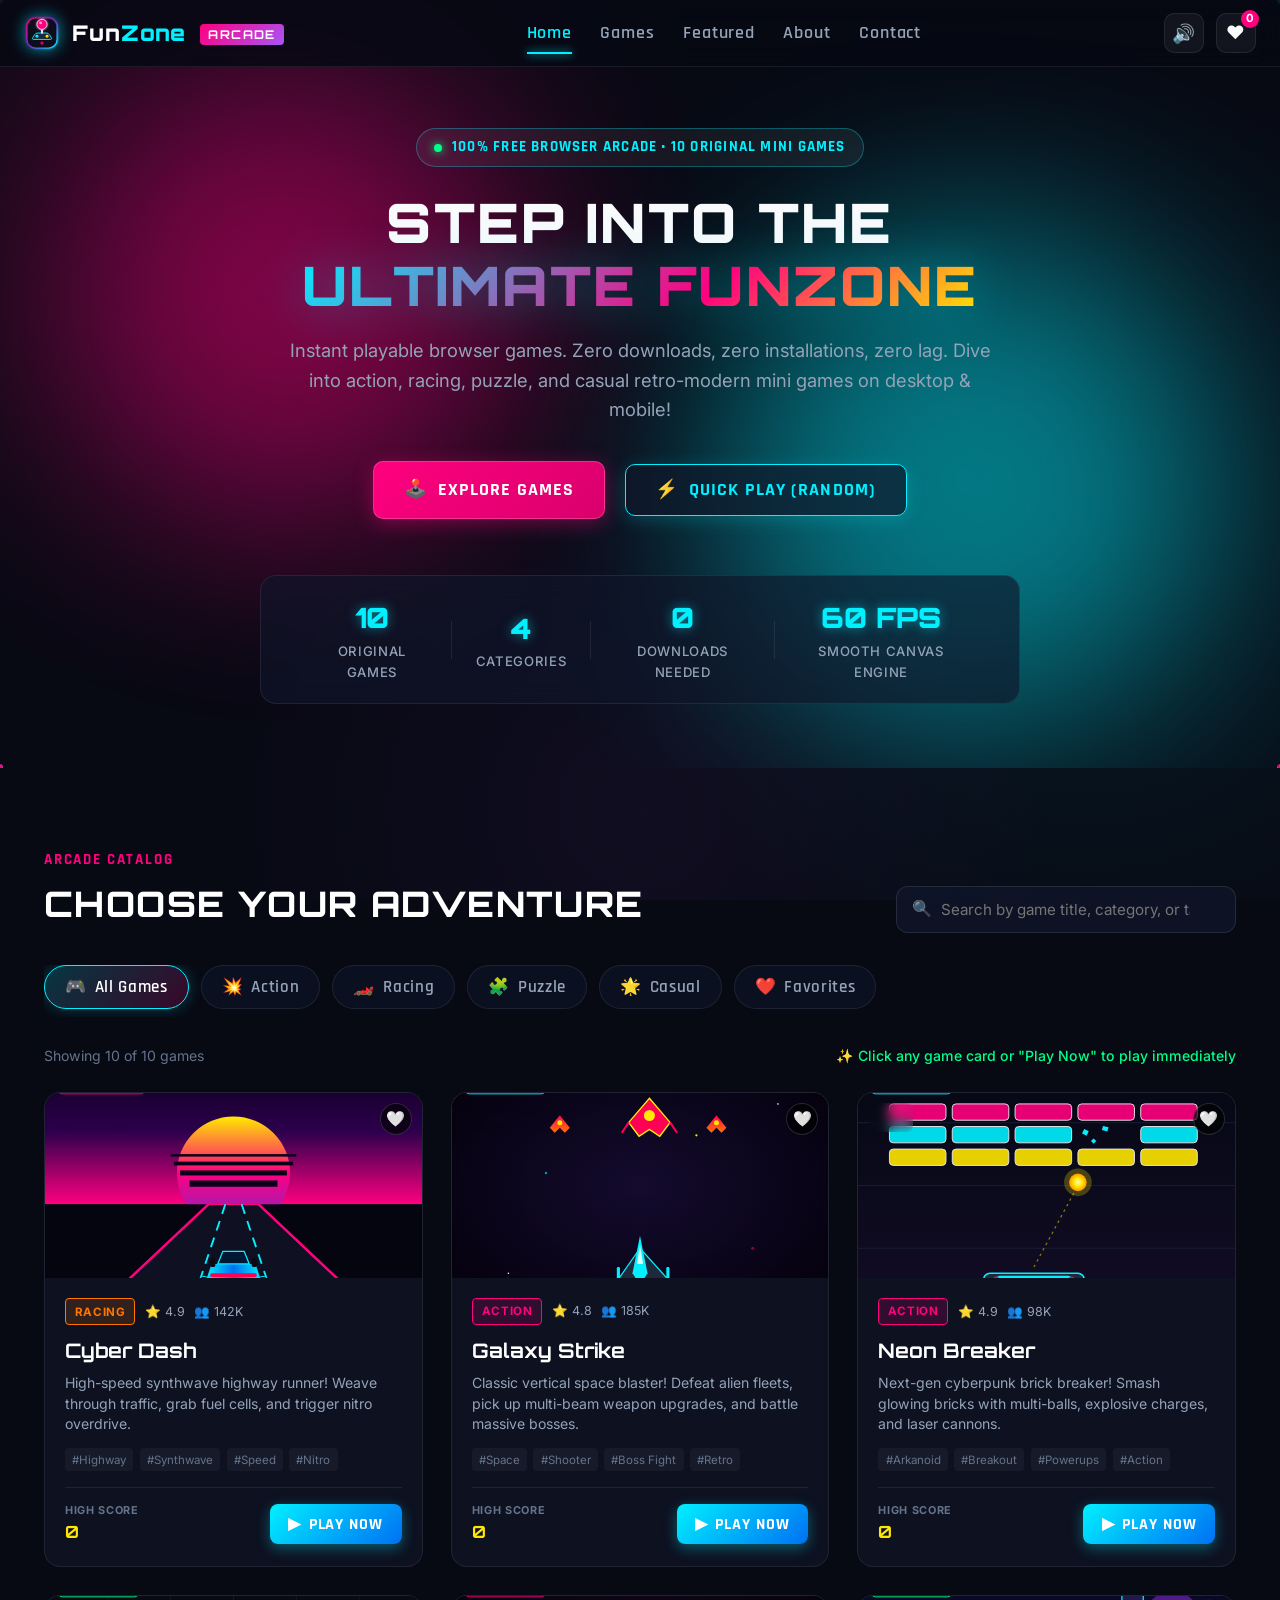
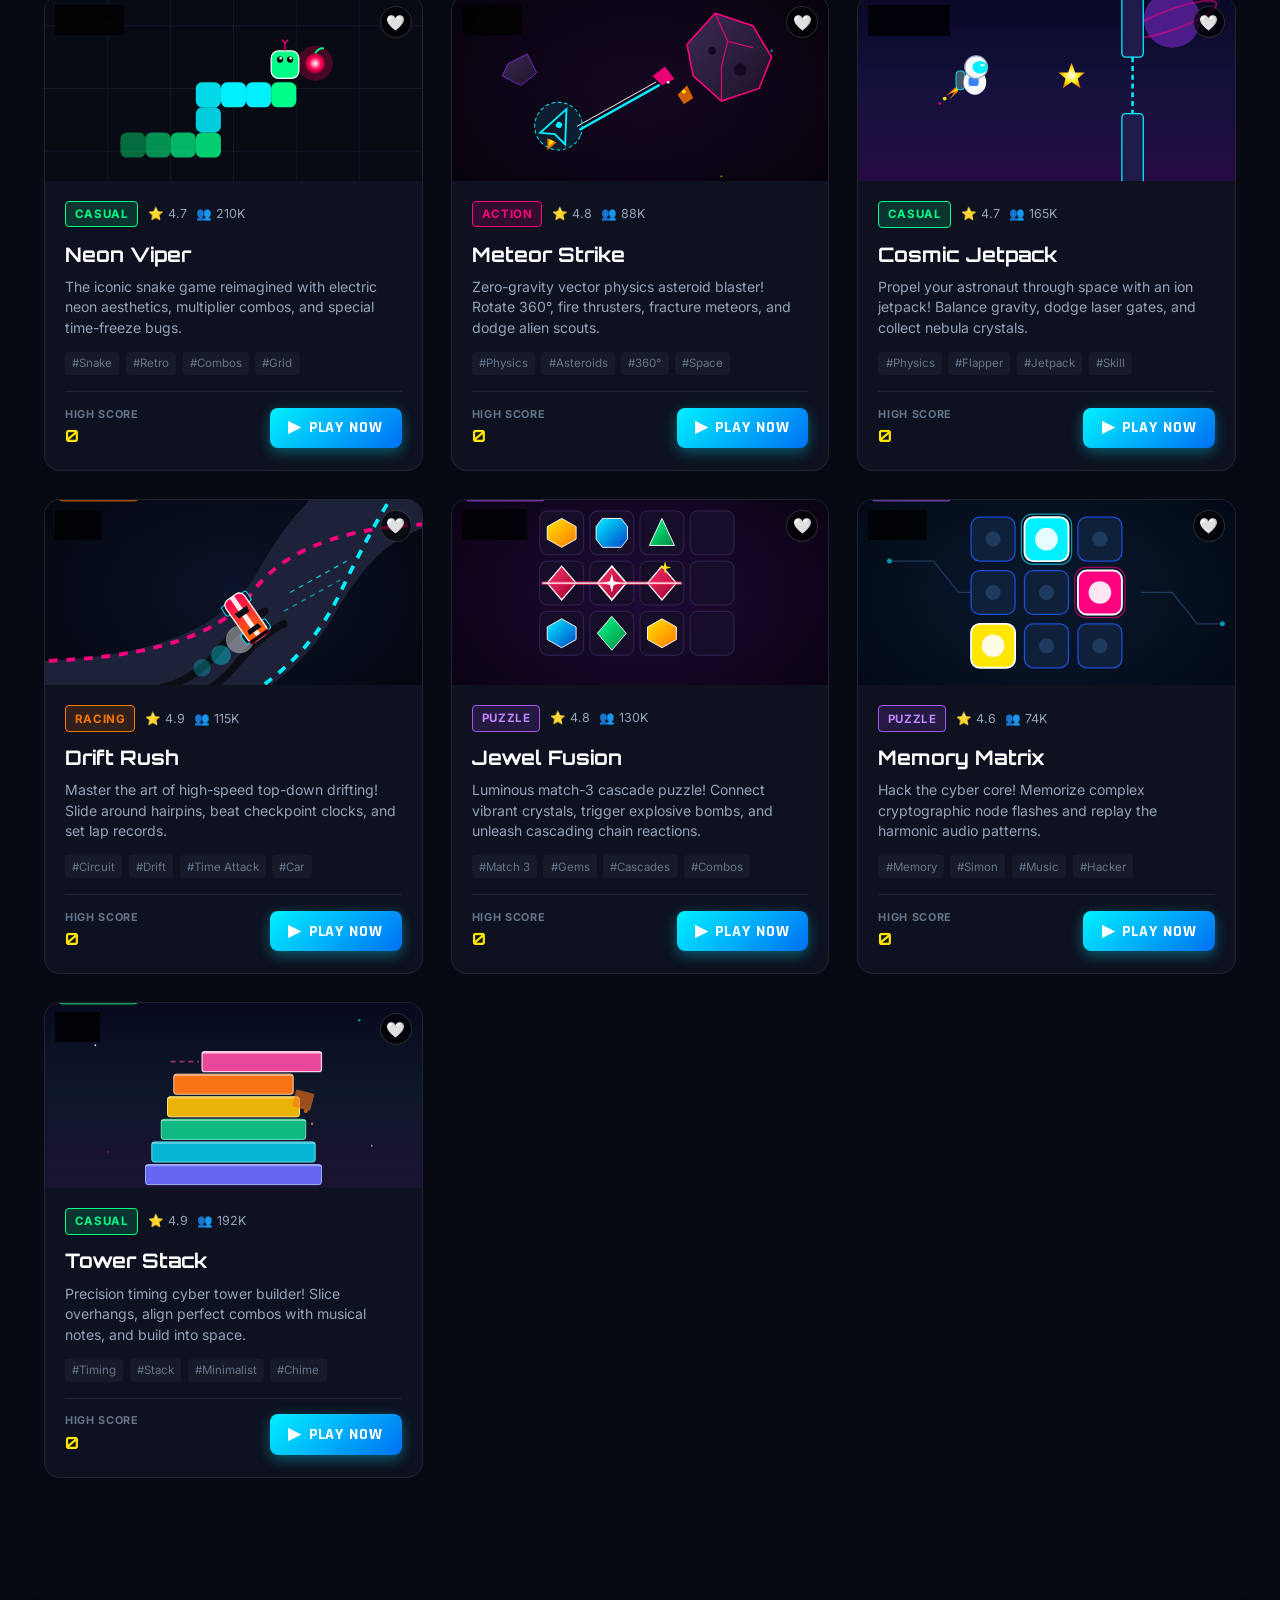
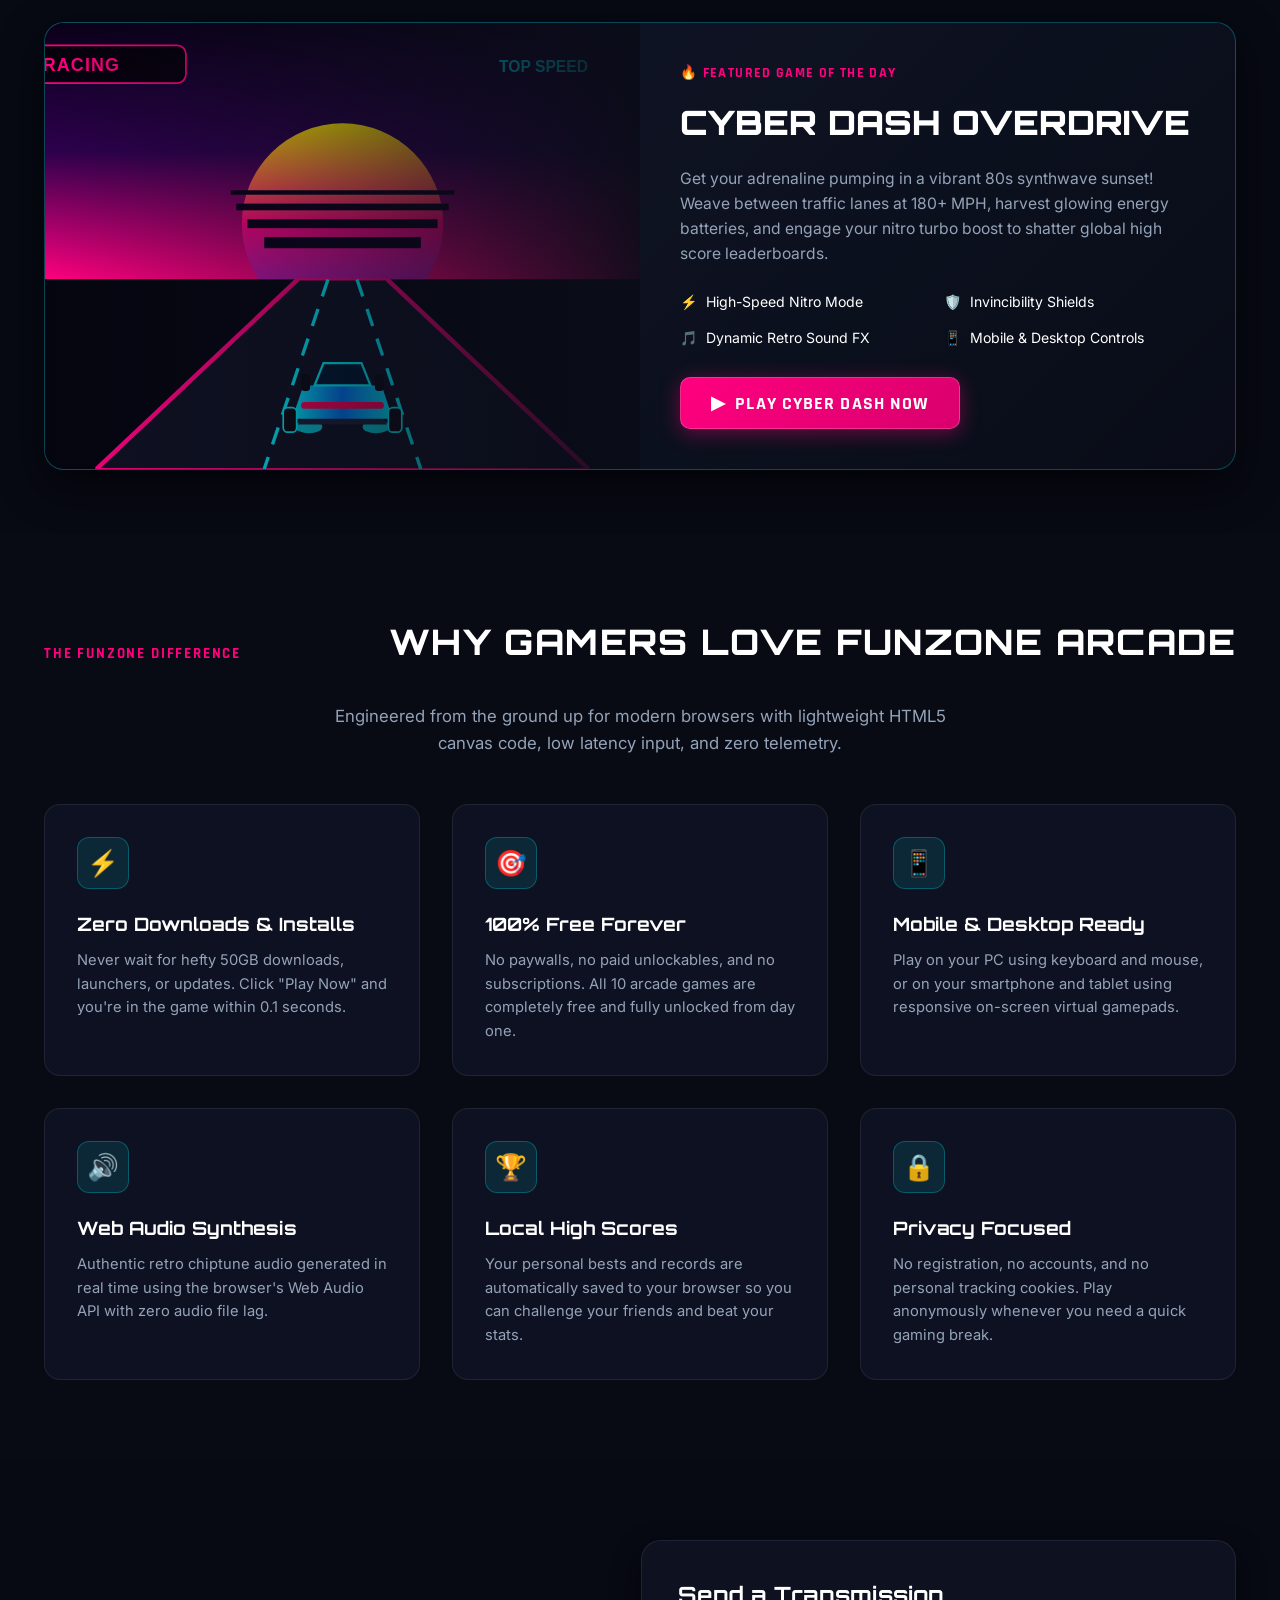
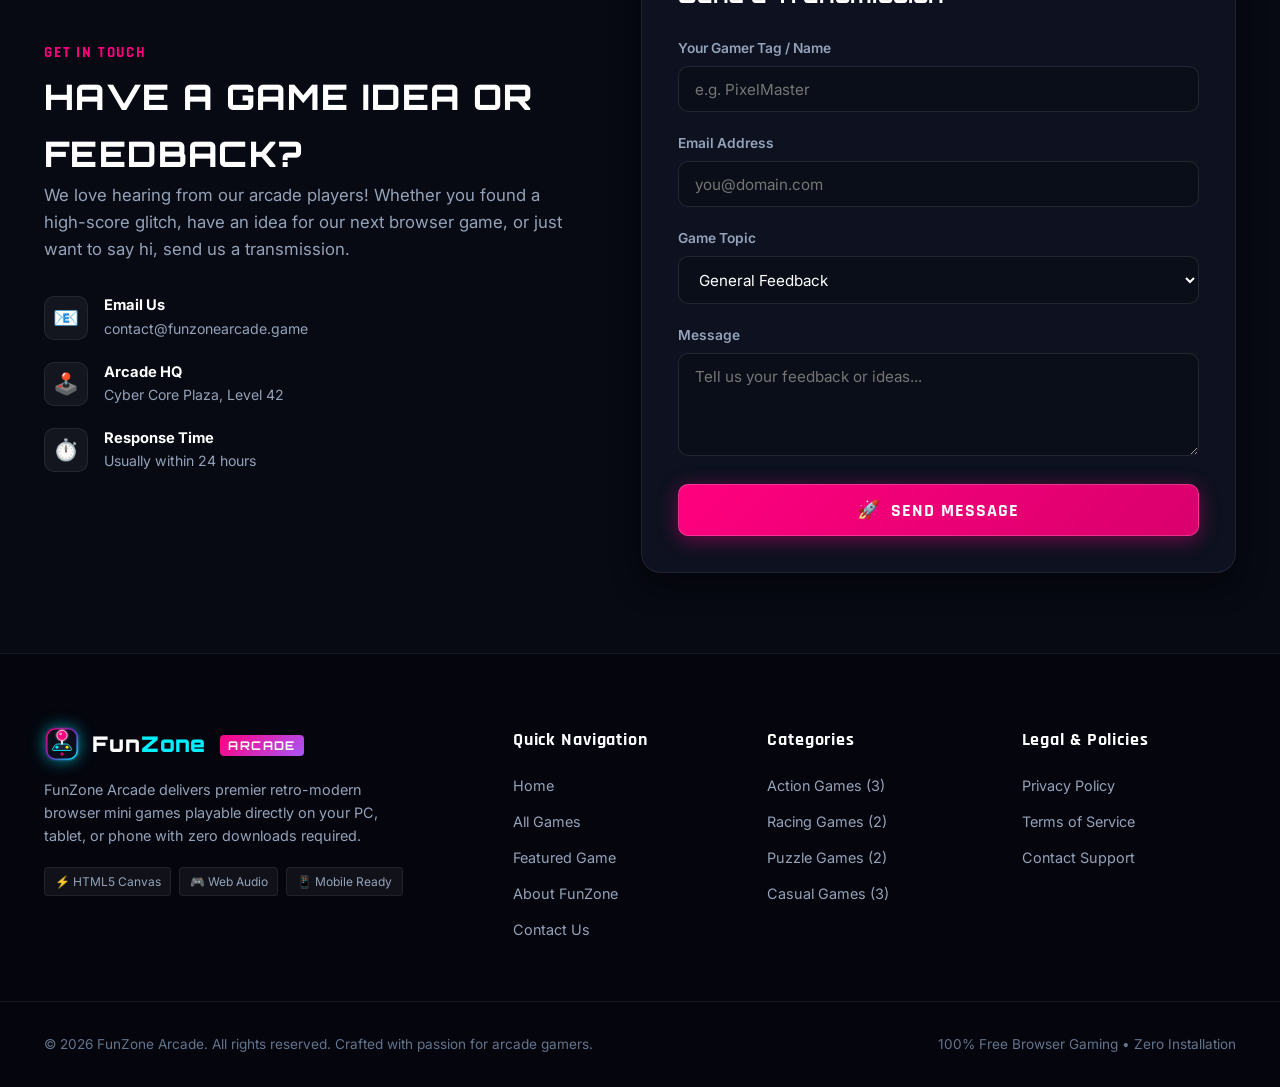
==== index.html @ 8421b391 "Add files via upload" ====
<!DOCTYPE html>
<html lang="en">
<head>
  <meta charset="UTF-8">
  <meta name="viewport" content="width=device-width, initial-scale=1.0">
  <meta name="description" content="FunZone Arcade - Play 10 free, instant, browser-based arcade mini games! Action, Racing, Puzzle, and Casual games with zero downloads.">
  <meta name="keywords" content="arcade games, browser games, free online games, retro arcade, mini games, action games, racing games, puzzle games">
  <meta name="theme-color" content="#0d111a">
  <title>FunZone Arcade | Free Instant Browser Mini Games</title>
  
  <!-- Google Fonts for Retro/Modern Gamer Look -->
  <link rel="preconnect" href="https://fonts.googleapis.com">
  <link rel="preconnect" href="https://fonts.gstatic.com" crossorigin>
  <link href="https://fonts.googleapis.com/css2?family=Orbitron:wght@500;700;900&family=Rajdhani:wght@500;600;700&family=Inter:wght@400;500;600;700&display=swap" rel="stylesheet">
  
  <link rel="stylesheet" href="css/style.css">
  <link rel="icon" type="image/svg+xml" href="assets/logo.svg">
</head>
<body>

  <!-- ==================== HEADER & NAVBAR ==================== -->
  <header class="site-header" id="site-header">
    <div class="nav-container">
      <a href="#hero" class="brand-logo" aria-label="FunZone Arcade Home">
        <img src="assets/logo.svg" alt="FunZone Arcade Logo" class="brand-icon" />
        <span class="brand-name">Fun<span class="brand-accent">Zone</span> <span class="brand-arcade">ARCADE</span></span>
      </a>

      <!-- Desktop Nav Links -->
      <nav class="nav-menu" id="nav-links">
        <a href="#hero" class="nav-link active">Home</a>
        <a href="#games" class="nav-link">Games</a>
        <a href="#featured" class="nav-link">Featured</a>
        <a href="#about" class="nav-link">About</a>
        <a href="#contact" class="nav-link">Contact</a>
      </nav>

      <!-- Nav Action Controls -->
      <div class="nav-actions">
        <!-- Audio Mute Button -->
        <button id="nav-sound-toggle" class="nav-icon-btn" title="Toggle Sound SFX" aria-label="Toggle Sound">
          <span id="nav-mute-icon">🔊</span>
        </button>

        <!-- Favorites Shortcut -->
        <a href="#games" id="nav-favorites-btn" class="nav-icon-btn fav-btn" title="View Saved Favorites" aria-label="Saved Favorites">
          <span>❤️</span>
          <span class="fav-count-badge" id="nav-fav-count">0</span>
        </a>

        <!-- Mobile Menu Toggle Button -->
        <button id="mobile-menu-toggle" class="mobile-toggle-btn" aria-label="Open mobile navigation">
          <span></span>
          <span></span>
          <span></span>
        </button>
      </div>
    </div>
  </header>

  <!-- ==================== HERO SECTION ==================== -->
  <section class="hero-section" id="hero">
    <canvas id="hero-canvas" class="hero-canvas" aria-hidden="true"></canvas>
    
    <div class="hero-glow-orb orb-1"></div>
    <div class="hero-glow-orb orb-2"></div>

    <div class="hero-content">
      <div class="hero-badge">
        <span class="pulse-dot"></span>
        <span>100% FREE BROWSER ARCADE • 10 ORIGINAL MINI GAMES</span>
      </div>

      <h1 class="hero-title">
        STEP INTO THE <br>
        <span class="neon-text-gradient">ULTIMATE FUNZONE</span>
      </h1>

      <p class="hero-subtitle">
        Instant playable browser games. Zero downloads, zero installations, zero lag. Dive into action, racing, puzzle, and casual retro-modern mini games on desktop & mobile!
      </p>

      <div class="hero-cta-group">
        <a href="#games" id="browse-games-btn" class="arcade-btn btn-primary">
          <span class="btn-icon">🕹️</span> EXPLORE GAMES
        </a>
        <button id="quick-play-btn" class="arcade-btn btn-secondary">
          <span class="btn-icon">⚡</span> QUICK PLAY (RANDOM)
        </button>
      </div>

      <!-- Quick Stats Ribbon -->
      <div class="stats-ribbon">
        <div class="stat-item">
          <span class="stat-number">10</span>
          <span class="stat-label">Original Games</span>
        </div>
        <div class="stat-divider"></div>
        <div class="stat-item">
          <span class="stat-number">4</span>
          <span class="stat-label">Categories</span>
        </div>
        <div class="stat-divider"></div>
        <div class="stat-item">
          <span class="stat-number">0</span>
          <span class="stat-label">Downloads Needed</span>
        </div>
        <div class="stat-divider"></div>
        <div class="stat-item">
          <span class="stat-number">60 FPS</span>
          <span class="stat-label">Smooth Canvas Engine</span>
        </div>
      </div>
    </div>
  </section>

  <!-- ==================== GAMES CATALOG SECTION ==================== -->
  <section class="games-section" id="games">
    <div class="container">
      <div class="section-header">
        <div class="section-title-wrap">
          <span class="section-subtitle">ARCADE CATALOG</span>
          <h2 class="section-title">CHOOSE YOUR ADVENTURE</h2>
        </div>

        <!-- Search Bar with Live Filter -->
        <div class="search-box-wrapper">
          <span class="search-icon">🔍</span>
          <input type="text" id="search-input" class="search-input" placeholder="Search by game title, category, or tag..." aria-label="Search Games" />
          <button id="search-clear" class="search-clear-btn" aria-label="Clear search" style="display:none;">✕</button>
        </div>
      </div>

      <!-- Category Filter Pills -->
      <div class="category-filter-bar">
        <button class="cat-pill active" data-category="All">
          <span class="pill-icon">🎮</span> All Games
        </button>
        <button class="cat-pill" data-category="Action">
          <span class="pill-icon">💥</span> Action
        </button>
        <button class="cat-pill" data-category="Racing">
          <span class="pill-icon">🏎️</span> Racing
        </button>
        <button class="cat-pill" data-category="Puzzle">
          <span class="pill-icon">🧩</span> Puzzle
        </button>
        <button class="cat-pill" data-category="Casual">
          <span class="pill-icon">🌟</span> Casual
        </button>
        <button class="cat-pill fav-pill" data-category="Favorites">
          <span class="pill-icon">❤️</span> Favorites
        </button>
      </div>

      <div class="games-meta-bar">
        <span id="games-count" class="games-count">Showing 10 of 10 games</span>
        <span class="instant-play-hint">✨ Click any game card or "Play Now" to play immediately</span>
      </div>

      <!-- Game Cards Grid -->
      <div class="games-grid" id="games-grid">
        <!-- Rendered dynamically by js/app.js -->
      </div>
    </div>
  </section>

  <!-- ==================== FEATURED SPOTLIGHT SECTION ==================== -->
  <section class="featured-section" id="featured">
    <div class="container">
      <div class="spotlight-card">
        <div class="spotlight-visual">
          <img src="assets/thumbnails/cyber-dash.svg" alt="Cyber Dash Showcase" class="spotlight-img" />
          <div class="spotlight-glow"></div>
        </div>
        <div class="spotlight-content">
          <div class="spotlight-badge">🔥 FEATURED GAME OF THE DAY</div>
          <h2 class="spotlight-title">CYBER DASH OVERDRIVE</h2>
          <p class="spotlight-desc">
            Get your adrenaline pumping in a vibrant 80s synthwave sunset! Weave between traffic lanes at 180+ MPH, harvest glowing energy batteries, and engage your nitro turbo boost to shatter global high score leaderboards.
          </p>
          <div class="spotlight-features">
            <div class="sp-feat"><span>⚡</span> High-Speed Nitro Mode</div>
            <div class="sp-feat"><span>🛡️</span> Invincibility Shields</div>
            <div class="sp-feat"><span>🎵</span> Dynamic Retro Sound FX</div>
            <div class="sp-feat"><span>📱</span> Mobile & Desktop Controls</div>
          </div>
          <div class="spotlight-actions">
            <button class="arcade-btn btn-primary" onclick="document.querySelector('.play-btn[data-id=\\'cyber-dash\\']')?.click();">
              <span>▶</span> PLAY CYBER DASH NOW
            </button>
          </div>
        </div>
      </div>
    </div>
  </section>

  <!-- ==================== ABOUT / WHY FUNZONE SECTION ==================== -->
  <section class="about-section" id="about">
    <div class="container">
      <div class="section-header text-center">
        <span class="section-subtitle">THE FUNZONE DIFFERENCE</span>
        <h2 class="section-title">WHY GAMERS LOVE FUNZONE ARCADE</h2>
        <p class="section-lead">Engineered from the ground up for modern browsers with lightweight HTML5 canvas code, low latency input, and zero telemetry.</p>
      </div>

      <div class="features-grid">
        <div class="feature-card">
          <div class="feat-icon-box">⚡</div>
          <h3 class="feat-title">Zero Downloads & Installs</h3>
          <p class="feat-text">Never wait for hefty 50GB downloads, launchers, or updates. Click "Play Now" and you're in the game within 0.1 seconds.</p>
        </div>

        <div class="feature-card">
          <div class="feat-icon-box">🎯</div>
          <h3 class="feat-title">100% Free Forever</h3>
          <p class="feat-text">No paywalls, no paid unlockables, and no subscriptions. All 10 arcade games are completely free and fully unlocked from day one.</p>
        </div>

        <div class="feature-card">
          <div class="feat-icon-box">📱</div>
          <h3 class="feat-title">Mobile & Desktop Ready</h3>
          <p class="feat-text">Play on your PC using keyboard and mouse, or on your smartphone and tablet using responsive on-screen virtual gamepads.</p>
        </div>

        <div class="feature-card">
          <div class="feat-icon-box">🔊</div>
          <h3 class="feat-title">Web Audio Synthesis</h3>
          <p class="feat-text">Authentic retro chiptune audio generated in real time using the browser's Web Audio API with zero audio file lag.</p>
        </div>

        <div class="feature-card">
          <div class="feat-icon-box">🏆</div>
          <h3 class="feat-title">Local High Scores</h3>
          <p class="feat-text">Your personal bests and records are automatically saved to your browser so you can challenge your friends and beat your stats.</p>
        </div>

        <div class="feature-card">
          <div class="feat-icon-box">🔒</div>
          <h3 class="feat-title">Privacy Focused</h3>
          <p class="feat-text">No registration, no accounts, and no personal tracking cookies. Play anonymously whenever you need a quick gaming break.</p>
        </div>
      </div>
    </div>
  </section>

  <!-- ==================== CONTACT SECTION ==================== -->
  <section class="contact-section" id="contact">
    <div class="container">
      <div class="contact-wrapper">
        <div class="contact-info">
          <span class="section-subtitle">GET IN TOUCH</span>
          <h2 class="section-title">HAVE A GAME IDEA OR FEEDBACK?</h2>
          <p class="contact-desc">
            We love hearing from our arcade players! Whether you found a high-score glitch, have an idea for our next browser game, or just want to say hi, send us a transmission.
          </p>

          <div class="contact-details">
            <div class="contact-item">
              <span class="ci-icon">📧</span>
              <div>
                <strong>Email Us</strong>
                <p>contact@funzonearcade.game</p>
              </div>
            </div>
            <div class="contact-item">
              <span class="ci-icon">🕹️</span>
              <div>
                <strong>Arcade HQ</strong>
                <p>Cyber Core Plaza, Level 42</p>
              </div>
            </div>
            <div class="contact-item">
              <span class="ci-icon">⏱️</span>
              <div>
                <strong>Response Time</strong>
                <p>Usually within 24 hours</p>
              </div>
            </div>
          </div>
        </div>

        <div class="contact-form-card">
          <form id="contact-form" class="contact-form">
            <h3 class="form-title">Send a Transmission</h3>
            
            <div class="form-group">
              <label for="contact-name">Your Gamer Tag / Name</label>
              <input type="text" id="contact-name" name="name" class="form-input" placeholder="e.g. PixelMaster" required />
            </div>

            <div class="form-group">
              <label for="contact-email">Email Address</label>
              <input type="email" id="contact-email" name="email" class="form-input" placeholder="you@domain.com" required />
            </div>

            <div class="form-group">
              <label for="contact-category">Game Topic</label>
              <select id="contact-category" name="topic" class="form-input form-select">
                <option value="feedback">General Feedback</option>
                <option value="bug">Bug Report / Glitch</option>
                <option value="suggestion">New Mini Game Suggestion</option>
                <option value="partnership">Partnership & Inquiries</option>
              </select>
            </div>

            <div class="form-group">
              <label for="contact-message">Message</label>
              <textarea id="contact-message" name="message" class="form-input form-textarea" rows="4" placeholder="Tell us your feedback or ideas..." required></textarea>
            </div>

            <button type="submit" class="arcade-btn btn-primary btn-block">
              <span>🚀</span> SEND MESSAGE
            </button>
          </form>
        </div>
      </div>
    </div>
  </section>

  <!-- ==================== FOOTER ==================== -->
  <footer class="site-footer">
    <div class="container footer-container">
      <div class="footer-col footer-brand">
        <a href="#hero" class="brand-logo">
          <img src="assets/logo.svg" alt="FunZone Arcade Logo" class="brand-icon" />
          <span class="brand-name">Fun<span class="brand-accent">Zone</span> <span class="brand-arcade">ARCADE</span></span>
        </a>
        <p class="footer-text">
          FunZone Arcade delivers premier retro-modern browser mini games playable directly on your PC, tablet, or phone with zero downloads required.
        </p>
        <div class="footer-badges">
          <span class="f-badge">⚡ HTML5 Canvas</span>
          <span class="f-badge">🎮 Web Audio</span>
          <span class="f-badge">📱 Mobile Ready</span>
        </div>
      </div>

      <div class="footer-col">
        <h4 class="footer-heading">Quick Navigation</h4>
        <ul class="footer-links">
          <li><a href="#hero">Home</a></li>
          <li><a href="#games">All Games</a></li>
          <li><a href="#featured">Featured Game</a></li>
          <li><a href="#about">About FunZone</a></li>
          <li><a href="#contact">Contact Us</a></li>
        </ul>
      </div>

      <div class="footer-col">
        <h4 class="footer-heading">Categories</h4>
        <ul class="footer-links">
          <li><a href="#games" onclick="document.querySelector('.cat-pill[data-category=\\'Action\\']')?.click();">Action Games (3)</a></li>
          <li><a href="#games" onclick="document.querySelector('.cat-pill[data-category=\\'Racing\\']')?.click();">Racing Games (2)</a></li>
          <li><a href="#games" onclick="document.querySelector('.cat-pill[data-category=\\'Puzzle\\']')?.click();">Puzzle Games (2)</a></li>
          <li><a href="#games" onclick="document.querySelector('.cat-pill[data-category=\\'Casual\\']')?.click();">Casual Games (3)</a></li>
        </ul>
      </div>

      <div class="footer-col">
        <h4 class="footer-heading">Legal & Policies</h4>
        <ul class="footer-links">
          <li><a href="#" class="open-policy-btn" data-policy="privacy">Privacy Policy</a></li>
          <li><a href="#" class="open-policy-btn" data-policy="terms">Terms of Service</a></li>
          <li><a href="#contact">Contact Support</a></li>
        </ul>
      </div>
    </div>

    <div class="footer-bottom">
      <div class="container footer-bottom-content">
        <p>© 2026 FunZone Arcade. All rights reserved. Crafted with passion for arcade gamers.</p>
        <p class="footer-tagline">100% Free Browser Gaming • Zero Installation</p>
      </div>
    </div>
  </footer>

  <!-- ==================== ARCADE GAME PLAYER MODAL ==================== -->
  <div id="game-modal" class="game-modal" role="dialog" aria-modal="true" aria-labelledby="modal-game-title">
    <div class="modal-backdrop" onclick="document.getElementById('modal-close-btn').click();"></div>
    
    <div class="modal-arcade-cabinet">
      <!-- Arcade Bezel Top Bar -->
      <div class="arcade-top-bar">
        <div class="top-bar-left">
          <span class="arcade-cabinet-lamp"></span>
          <h3 id="modal-game-title" class="modal-title">Game Title</h3>
          <span id="modal-game-category" class="modal-category-badge">ACTION</span>
        </div>

        <div class="top-bar-right">
          <button id="modal-sound-btn" class="modal-icon-btn" title="Toggle Sound" aria-label="Toggle Sound">
            <span id="modal-mute-icon">🔊</span>
          </button>
          <button id="modal-fullscreen-btn" class="modal-icon-btn" title="Fullscreen Mode" aria-label="Fullscreen">
            ⛶
          </button>
          <button id="modal-restart-btn" class="modal-icon-btn" title="Restart Game" aria-label="Restart">
            🔄
          </button>
          <button id="modal-close-btn" class="modal-close-btn" title="Exit Game (Esc)" aria-label="Close Game">
            ✕
          </button>
        </div>
      </div>

      <!-- In-Game HUD Bar -->
      <div class="arcade-hud-bar">
        <div class="hud-item">
          <span class="hud-label">SCORE</span>
          <span id="hud-score" class="hud-val neon-cyan">0</span>
        </div>

        <div class="hud-item" id="hud-lives-container">
          <span class="hud-label" id="hud-lives-label">LIVES / STATUS</span>
          <span id="hud-lives" class="hud-val neon-pink">3</span>
        </div>

        <div class="hud-item">
          <span class="hud-label">BEST RECORD</span>
          <span id="hud-high-score" class="hud-val neon-gold">0</span>
        </div>
      </div>

      <!-- Main Arcade Stage & Canvas -->
      <div class="modal-arcade-stage">
        <canvas id="game-canvas" class="game-canvas"></canvas>

        <!-- Game Over / Pause Overlay -->
        <div id="game-over-overlay" class="game-over-overlay">
          <div class="game-over-card">
            <div id="new-record-banner" class="new-record-banner" style="display:none;">
              🎉 NEW HIGH SCORE RECORD! 🎉
            </div>
            <h2 class="game-over-title">GAME OVER</h2>
            <div class="game-over-scores">
              <div class="go-score-box">
                <span class="go-lbl">FINAL SCORE</span>
                <span id="game-over-final-score" class="go-val neon-cyan">0</span>
              </div>
              <div class="go-score-box">
                <span class="go-lbl">ALL-TIME BEST</span>
                <span id="game-over-best-score" class="go-val neon-gold">0</span>
              </div>
            </div>
            <div class="game-over-buttons">
              <button id="btn-play-again" class="arcade-btn btn-primary">
                <span>🔄</span> PLAY AGAIN
              </button>
              <button id="btn-exit-game" class="arcade-btn btn-secondary">
                <span>🚪</span> EXIT TO ARCADE
              </button>
            </div>
          </div>
        </div>
      </div>

      <!-- Mobile On-Screen Virtual Gamepad -->
      <div class="mobile-gamepad" id="mobile-gamepad">
        <div class="dpad-cluster">
          <button class="gamepad-btn dpad-btn up" data-action="up" aria-label="Up">▲</button>
          <div class="dpad-middle-row">
            <button class="gamepad-btn dpad-btn left" data-action="left" aria-label="Left">◀</button>
            <div class="dpad-center"></div>
            <button class="gamepad-btn dpad-btn right" data-action="right" aria-label="Right">▶</button>
          </div>
          <button class="gamepad-btn dpad-btn down" data-action="down" aria-label="Down">▼</button>
        </div>

        <div class="action-cluster">
          <button class="gamepad-btn action-btn btn-b" data-action="actionB" aria-label="Action B">B</button>
          <button class="gamepad-btn action-btn btn-a" data-action="actionA" aria-label="Action A">A</button>
        </div>
      </div>

      <!-- Instructions & Controls Helper -->
      <div class="arcade-instructions-bar">
        <span class="inst-icon">🎮</span>
        <span id="modal-game-instructions" class="inst-text">
          Use Arrow Keys or WASD to control your character. Press Spacebar for primary action.
        </span>
      </div>
    </div>
  </div>

  <!-- ==================== POLICY & TERMS MODAL ==================== -->
  <div id="policy-modal" class="policy-modal" role="dialog" aria-modal="true" aria-labelledby="policy-modal-title">
    <div class="policy-modal-card">
      <div class="policy-modal-header">
        <h3 id="policy-modal-title">Privacy Policy</h3>
        <button id="policy-modal-close" class="modal-close-btn" aria-label="Close modal">✕</button>
      </div>
      <div id="policy-modal-body" class="policy-modal-body">
        <!-- Content injected dynamically -->
      </div>
    </div>
  </div>

  <!-- ==================== TOAST NOTIFICATION ==================== -->
  <div id="toast-notification" class="toast-notification" role="status" aria-live="polite"></div>

  <!-- ==================== SCRIPTS ==================== -->
  <!-- Audio Engine -->
  <script src="js/audio.js"></script>

  <!-- 10 Original Games -->
  <script src="js/games/cyber-dash.js"></script>
  <script src="js/games/galaxy-strike.js"></script>
  <script src="js/games/neon-breaker.js"></script>
  <script src="js/games/neon-viper.js"></script>
  <script src="js/games/meteor-strike.js"></script>
  <script src="js/games/cosmic-jetpack.js"></script>
  <script src="js/games/drift-rush.js"></script>
  <script src="js/games/jewel-fusion.js"></script>
  <script src="js/games/memory-matrix.js"></script>
  <script src="js/games/tower-stack.js"></script>

  <!-- Main App -->
  <script src="js/app.js"></script>
</body>
</html>
---- css/style.css ----
/* ==========================================================================
   FunZone Arcade - Modern Responsive Cyberpunk Theme
   ========================================================================== */

:root {
  /* Color Palette */
  --bg-dark: #070913;
  --bg-card: rgba(16, 21, 38, 0.75);
  --bg-card-hover: rgba(24, 32, 58, 0.85);
  --bg-surface: #0f1629;
  --bg-glass: rgba(15, 23, 42, 0.7);
  --border-glass: rgba(255, 255, 255, 0.08);

  /* Neon Brand Colors */
  --neon-pink: #ff007f;
  --neon-cyan: #00f0ff;
  --neon-gold: #ffe600;
  --neon-green: #00ff88;
  --neon-purple: #a855f7;
  --neon-orange: #ff7700;

  /* Text Colors */
  --text-main: #f8fafc;
  --text-muted: #94a3b8;
  --text-dim: #64748b;

  /* Typography */
  --font-display: 'Orbitron', -apple-system, BlinkMacSystemFont, sans-serif;
  --font-heading: 'Rajdhani', -apple-system, BlinkMacSystemFont, sans-serif;
  --font-body: 'Inter', -apple-system, BlinkMacSystemFont, sans-serif;

  /* Transitions & Shadows */
  --glow-pink: 0 0 20px rgba(255, 0, 127, 0.45);
  --glow-cyan: 0 0 20px rgba(0, 240, 255, 0.45);
  --transition-fast: 0.2s cubic-bezier(0.4, 0, 0.2, 1);
  --transition-smooth: 0.3s cubic-bezier(0.16, 1, 0.3, 1);
}

/* Base & Reset */
* {
  box-sizing: border-box;
  margin: 0;
  padding: 0;
}

html {
  scroll-behavior: smooth;
  font-size: 16px;
  background-color: var(--bg-dark);
  color: var(--text-main);
}

body {
  font-family: var(--font-body);
  background-color: var(--bg-dark);
  color: var(--text-main);
  line-height: 1.6;
  overflow-x: hidden;
  background-image: 
    radial-gradient(circle at 15% 20%, rgba(255, 0, 127, 0.08) 0%, transparent 40%),
    radial-gradient(circle at 85% 60%, rgba(0, 240, 255, 0.08) 0%, transparent 40%),
    radial-gradient(circle at 50% 90%, rgba(168, 85, 247, 0.06) 0%, transparent 40%);
  background-attachment: fixed;
}

a {
  color: inherit;
  text-decoration: none;
}

button {
  font-family: inherit;
  cursor: pointer;
  border: none;
  background: none;
  outline: none;
}

input, textarea, select {
  font-family: inherit;
  outline: none;
}

.container {
  max-width: 1240px;
  margin: 0 auto;
  padding: 0 1.5rem;
}

/* ==================== HEADER & NAVBAR ==================== */
.site-header {
  position: fixed;
  top: 0;
  left: 0;
  width: 100%;
  z-index: 1000;
  background: rgba(7, 9, 19, 0.85);
  backdrop-filter: blur(14px);
  -webkit-backdrop-filter: blur(14px);
  border-bottom: 1px solid var(--border-glass);
  transition: var(--transition-smooth);
}

.nav-container {
  max-width: 1280px;
  margin: 0 auto;
  padding: 0.75rem 1.5rem;
  display: flex;
  align-items: center;
  justify-content: space-between;
}

.brand-logo {
  display: flex;
  align-items: center;
  gap: 0.75rem;
}

.brand-icon {
  width: 36px;
  height: 36px;
  filter: drop-shadow(0 0 8px rgba(0, 240, 255, 0.6));
  transition: transform var(--transition-fast);
}

.brand-logo:hover .brand-icon {
  transform: rotate(15deg) scale(1.08);
}

.brand-name {
  font-family: var(--font-display);
  font-size: 1.35rem;
  font-weight: 900;
  letter-spacing: 0.05em;
  color: #ffffff;
}

.brand-accent {
  color: var(--neon-cyan);
}

.brand-arcade {
  font-size: 0.75rem;
  font-weight: 700;
  padding: 0.2rem 0.5rem;
  background: linear-gradient(135deg, var(--neon-pink), var(--neon-purple));
  border-radius: 4px;
  color: #ffffff;
  letter-spacing: 0.12em;
  margin-left: 0.35rem;
  vertical-align: middle;
}

/* Desktop Navigation */
.nav-menu {
  display: flex;
  align-items: center;
  gap: 1.75rem;
}

.nav-link {
  font-family: var(--font-heading);
  font-size: 1.15rem;
  font-weight: 600;
  letter-spacing: 0.05em;
  color: var(--text-muted);
  position: relative;
  transition: color var(--transition-fast);
  padding: 0.4rem 0;
}

.nav-link:hover,
.nav-link.active {
  color: var(--neon-cyan);
}

.nav-link::after {
  content: '';
  position: absolute;
  bottom: 0;
  left: 0;
  width: 0;
  height: 2px;
  background: var(--neon-cyan);
  box-shadow: 0 0 8px var(--neon-cyan);
  transition: width var(--transition-fast);
}

.nav-link:hover::after,
.nav-link.active::after {
  width: 100%;
}

/* Nav Actions */
.nav-actions {
  display: flex;
  align-items: center;
  gap: 0.75rem;
}

.nav-icon-btn {
  display: flex;
  align-items: center;
  justify-content: center;
  width: 40px;
  height: 40px;
  border-radius: 10px;
  background: rgba(255, 255, 255, 0.05);
  border: 1px solid var(--border-glass);
  color: var(--text-main);
  font-size: 1.15rem;
  transition: all var(--transition-fast);
  position: relative;
}

.nav-icon-btn:hover {
  background: rgba(0, 240, 255, 0.15);
  border-color: var(--neon-cyan);
  transform: translateY(-2px);
}

.fav-count-badge {
  position: absolute;
  top: -4px;
  right: -4px;
  background: var(--neon-pink);
  color: #ffffff;
  font-size: 0.7rem;
  font-weight: 700;
  width: 18px;
  height: 18px;
  border-radius: 50%;
  display: flex;
  align-items: center;
  justify-content: center;
}

.mobile-toggle-btn {
  display: none;
  flex-direction: column;
  justify-content: space-between;
  width: 28px;
  height: 20px;
  background: transparent;
  cursor: pointer;
}

.mobile-toggle-btn span {
  display: block;
  height: 2.5px;
  width: 100%;
  background: #ffffff;
  border-radius: 2px;
  transition: var(--transition-fast);
}

/* ==================== BUTTONS ==================== */
.arcade-btn {
  display: inline-flex;
  align-items: center;
  justify-content: center;
  gap: 0.6rem;
  padding: 0.85rem 1.85rem;
  border-radius: 10px;
  font-family: var(--font-heading);
  font-size: 1.15rem;
  font-weight: 700;
  letter-spacing: 0.06em;
  text-transform: uppercase;
  transition: all var(--transition-smooth);
  cursor: pointer;
  position: relative;
  overflow: hidden;
}

.btn-primary {
  background: linear-gradient(135deg, var(--neon-pink) 0%, #d9006c 100%);
  color: #ffffff;
  box-shadow: 0 4px 20px rgba(255, 0, 127, 0.4);
  border: 1px solid rgba(255, 255, 255, 0.2);
}

.btn-primary:hover {
  transform: translateY(-3px) scale(1.02);
  box-shadow: 0 6px 28px rgba(255, 0, 127, 0.65);
}

.btn-secondary {
  background: rgba(15, 23, 42, 0.7);
  color: var(--neon-cyan);
  border: 1.5px solid var(--neon-cyan);
  box-shadow: 0 4px 18px rgba(0, 240, 255, 0.2);
}

.btn-secondary:hover {
  background: rgba(0, 240, 255, 0.15);
  transform: translateY(-3px) scale(1.02);
  box-shadow: 0 6px 26px rgba(0, 240, 255, 0.45);
}

.btn-block {
  width: 100%;
}

/* ==================== HERO SECTION ==================== */
.hero-section {
  position: relative;
  min-height: 85vh;
  display: flex;
  align-items: center;
  justify-content: center;
  text-align: center;
  padding: 8rem 1.5rem 4rem;
  overflow: hidden;
}

.hero-canvas {
  position: absolute;
  top: 0;
  left: 0;
  width: 100%;
  height: 100%;
  pointer-events: none;
  z-index: 1;
}

.hero-glow-orb {
  position: absolute;
  border-radius: 50%;
  filter: blur(100px);
  pointer-events: none;
  z-index: 0;
  opacity: 0.45;
}

.orb-1 {
  width: 450px;
  height: 450px;
  background: var(--neon-pink);
  top: 10%;
  left: 5%;
}

.orb-2 {
  width: 500px;
  height: 500px;
  background: var(--neon-cyan);
  bottom: 5%;
  right: 5%;
}

.hero-content {
  position: relative;
  z-index: 2;
  max-width: 900px;
  margin: 0 auto;
}

.hero-badge {
  display: inline-flex;
  align-items: center;
  gap: 0.6rem;
  padding: 0.4rem 1.1rem;
  background: rgba(255, 255, 255, 0.06);
  border: 1px solid rgba(0, 240, 255, 0.3);
  border-radius: 50px;
  font-family: var(--font-heading);
  font-size: 0.95rem;
  font-weight: 700;
  letter-spacing: 0.08em;
  color: var(--neon-cyan);
  margin-bottom: 1.5rem;
}

.pulse-dot {
  width: 8px;
  height: 8px;
  border-radius: 50%;
  background: var(--neon-green);
  box-shadow: 0 0 10px var(--neon-green);
  animation: pulse 1.8s infinite;
}

@keyframes pulse {
  0% { transform: scale(0.95); opacity: 0.8; }
  50% { transform: scale(1.3); opacity: 1; }
  100% { transform: scale(0.95); opacity: 0.8; }
}

.hero-title {
  font-family: var(--font-display);
  font-size: 3.4rem;
  font-weight: 900;
  line-height: 1.15;
  letter-spacing: 0.04em;
  margin-bottom: 1.25rem;
}

.neon-text-gradient {
  background: linear-gradient(135deg, #00f0ff 0%, #ff007f 60%, #ffe600 100%);
  -webkit-background-clip: text;
  -webkit-text-fill-color: transparent;
  filter: drop-shadow(0 0 25px rgba(0, 240, 255, 0.4));
}

.hero-subtitle {
  font-size: 1.15rem;
  color: var(--text-muted);
  max-width: 720px;
  margin: 0 auto 2.25rem;
}

.hero-cta-group {
  display: flex;
  align-items: center;
  justify-content: center;
  gap: 1.25rem;
  margin-bottom: 3.5rem;
  flex-wrap: wrap;
}

/* Stats Ribbon */
.stats-ribbon {
  display: flex;
  align-items: center;
  justify-content: center;
  background: rgba(16, 22, 42, 0.65);
  border: 1px solid var(--border-glass);
  backdrop-filter: blur(12px);
  border-radius: 16px;
  padding: 1.25rem 2rem;
  max-width: 760px;
  margin: 0 auto;
}

.stat-item {
  display: flex;
  flex-direction: column;
  align-items: center;
  padding: 0 1.5rem;
}

.stat-number {
  font-family: var(--font-display);
  font-size: 1.75rem;
  font-weight: 900;
  color: var(--neon-cyan);
  text-shadow: 0 0 12px rgba(0, 240, 255, 0.5);
}

.stat-label {
  font-size: 0.82rem;
  font-weight: 500;
  color: var(--text-muted);
  text-transform: uppercase;
  letter-spacing: 0.05em;
}

.stat-divider {
  width: 1px;
  height: 38px;
  background: var(--border-glass);
}

/* ==================== GAMES CATALOG SECTION ==================== */
.games-section {
  padding: 5rem 0;
  position: relative;
}

.section-header {
  display: flex;
  align-items: flex-end;
  justify-content: space-between;
  margin-bottom: 2rem;
  gap: 1.5rem;
  flex-wrap: wrap;
}

.section-title-wrap {
  text-align: left;
}

.section-subtitle {
  font-family: var(--font-heading);
  font-size: 0.95rem;
  font-weight: 700;
  letter-spacing: 0.12em;
  color: var(--neon-pink);
  text-transform: uppercase;
  display: block;
  margin-bottom: 0.25rem;
}

.section-title {
  font-family: var(--font-display);
  font-size: 2.2rem;
  font-weight: 800;
  letter-spacing: 0.04em;
  color: #ffffff;
}

.section-lead {
  font-size: 1.05rem;
  color: var(--text-muted);
  max-width: 650px;
  margin: 0.5rem auto 0;
}

.text-center {
  text-align: center;
}

/* Search Box */
.search-box-wrapper {
  position: relative;
  min-width: 340px;
}

.search-icon {
  position: absolute;
  left: 1rem;
  top: 50%;
  transform: translateY(-50%);
  font-size: 1rem;
  opacity: 0.6;
}

.search-input {
  width: 100%;
  padding: 0.8rem 2.8rem 0.8rem 2.75rem;
  background: rgba(16, 22, 42, 0.8);
  border: 1.5px solid rgba(255, 255, 255, 0.1);
  border-radius: 12px;
  color: #ffffff;
  font-size: 0.95rem;
  transition: all var(--transition-fast);
}

.search-input:focus {
  border-color: var(--neon-cyan);
  box-shadow: 0 0 16px rgba(0, 240, 255, 0.3);
  background: rgba(16, 22, 42, 0.95);
}

.search-clear-btn {
  position: absolute;
  right: 0.8rem;
  top: 50%;
  transform: translateY(-50%);
  color: var(--text-muted);
  font-size: 0.9rem;
  padding: 0.3rem 0.5rem;
}

/* Category Filter Pills */
.category-filter-bar {
  display: flex;
  align-items: center;
  gap: 0.75rem;
  overflow-x: auto;
  padding-bottom: 0.5rem;
  margin-bottom: 1.75rem;
  scrollbar-width: none;
}

.category-filter-bar::-webkit-scrollbar {
  display: none;
}

.cat-pill {
  display: inline-flex;
  align-items: center;
  gap: 0.5rem;
  padding: 0.65rem 1.25rem;
  background: rgba(16, 22, 42, 0.6);
  border: 1px solid var(--border-glass);
  border-radius: 50px;
  font-family: var(--font-heading);
  font-size: 1.05rem;
  font-weight: 600;
  letter-spacing: 0.04em;
  color: var(--text-muted);
  white-space: nowrap;
  transition: all var(--transition-fast);
}

.cat-pill:hover {
  border-color: rgba(0, 240, 255, 0.4);
  color: #ffffff;
  transform: translateY(-2px);
}

.cat-pill.active {
  background: linear-gradient(135deg, rgba(0, 240, 255, 0.2), rgba(255, 0, 127, 0.2));
  border-color: var(--neon-cyan);
  color: #ffffff;
  box-shadow: 0 0 16px rgba(0, 240, 255, 0.25);
}

.cat-pill.fav-pill.active {
  border-color: var(--neon-pink);
  box-shadow: 0 0 16px rgba(255, 0, 127, 0.3);
}

.games-meta-bar {
  display: flex;
  align-items: center;
  justify-content: space-between;
  margin-bottom: 1.5rem;
  font-size: 0.88rem;
  color: var(--text-dim);
}

.instant-play-hint {
  color: var(--neon-green);
  font-weight: 500;
}

/* Game Cards Grid */
.games-grid {
  display: grid;
  grid-template-columns: repeat(auto-fill, minmax(280px, 1fr));
  gap: 1.75rem;
}

.game-card {
  background: var(--bg-card);
  border: 1px solid var(--border-glass);
  border-radius: 16px;
  overflow: hidden;
  backdrop-filter: blur(12px);
  transition: all var(--transition-smooth);
  display: flex;
  flex-direction: column;
}

.game-card:hover {
  transform: translateY(-6px);
  border-color: rgba(0, 240, 255, 0.35);
  box-shadow: 0 12px 30px rgba(0, 0, 0, 0.6), 0 0 20px rgba(0, 240, 255, 0.2);
}

.card-thumb-wrapper {
  position: relative;
  width: 100%;
  height: 185px;
  overflow: hidden;
  background: #080a15;
  cursor: pointer;
}

.card-thumb {
  width: 100%;
  height: 100%;
  object-fit: cover;
  transition: transform var(--transition-smooth);
}

.game-card:hover .card-thumb {
  transform: scale(1.08);
}

.card-badge {
  position: absolute;
  top: 10px;
  left: 10px;
  padding: 0.25rem 0.65rem;
  border-radius: 6px;
  font-family: var(--font-heading);
  font-size: 0.75rem;
  font-weight: 700;
  letter-spacing: 0.08em;
  color: #ffffff;
  background: rgba(0, 0, 0, 0.75);
  backdrop-filter: blur(6px);
  border: 1px solid rgba(255, 255, 255, 0.2);
}

.card-badge.popular, .card-badge.hot {
  background: var(--neon-pink);
  border-color: var(--neon-pink);
  box-shadow: 0 0 10px rgba(255, 0, 127, 0.5);
}

.card-badge.featured {
  background: var(--neon-cyan);
  color: #000000;
  border-color: var(--neon-cyan);
  box-shadow: 0 0 10px rgba(0, 240, 255, 0.5);
}

.fav-toggle-btn {
  position: absolute;
  top: 10px;
  right: 10px;
  width: 32px;
  height: 32px;
  border-radius: 50%;
  background: rgba(0, 0, 0, 0.65);
  border: 1px solid rgba(255, 255, 255, 0.15);
  display: flex;
  align-items: center;
  justify-content: center;
  font-size: 0.95rem;
  transition: all var(--transition-fast);
}

.fav-toggle-btn:hover {
  transform: scale(1.15);
  background: rgba(0, 0, 0, 0.85);
}

.fav-toggle-btn.favorited {
  background: rgba(255, 0, 127, 0.25);
  border-color: var(--neon-pink);
}

/* Card Body */
.card-body {
  padding: 1.25rem;
  display: flex;
  flex-direction: column;
  flex: 1;
}

.card-meta {
  display: flex;
  align-items: center;
  gap: 0.6rem;
  margin-bottom: 0.65rem;
}

.cat-tag {
  font-size: 0.72rem;
  font-weight: 700;
  padding: 0.2rem 0.55rem;
  border-radius: 4px;
  border: 1px solid;
  letter-spacing: 0.05em;
  text-transform: uppercase;
}

.rating-tag, .plays-tag {
  font-size: 0.78rem;
  color: var(--text-muted);
}

.card-title {
  font-family: var(--font-display);
  font-size: 1.25rem;
  font-weight: 700;
  color: #ffffff;
  margin-bottom: 0.4rem;
}

.card-desc {
  font-size: 0.88rem;
  color: var(--text-muted);
  line-height: 1.45;
  margin-bottom: 0.85rem;
  flex-grow: 1;
}

.card-tags {
  display: flex;
  gap: 0.4rem;
  flex-wrap: wrap;
  margin-bottom: 1rem;
}

.mini-tag {
  font-size: 0.72rem;
  color: var(--text-dim);
  background: rgba(255, 255, 255, 0.04);
  padding: 0.15rem 0.45rem;
  border-radius: 4px;
}

.card-footer {
  display: flex;
  align-items: center;
  justify-content: space-between;
  padding-top: 0.85rem;
  border-top: 1px solid var(--border-glass);
}

.card-highscore {
  display: flex;
  flex-direction: column;
}

.hs-label {
  font-size: 0.68rem;
  font-weight: 700;
  letter-spacing: 0.06em;
  color: var(--text-dim);
}

.hs-value {
  font-family: var(--font-display);
  font-size: 1.05rem;
  font-weight: 700;
  color: var(--neon-gold);
}

.play-btn {
  display: inline-flex;
  align-items: center;
  gap: 0.45rem;
  padding: 0.6rem 1.15rem;
  border-radius: 8px;
  background: linear-gradient(135deg, var(--neon-cyan), #0070f3);
  color: #ffffff;
  font-family: var(--font-heading);
  font-size: 1rem;
  font-weight: 700;
  letter-spacing: 0.06em;
  box-shadow: 0 4px 14px rgba(0, 240, 255, 0.35);
  transition: all var(--transition-fast);
}

.play-btn:hover {
  transform: translateY(-2px) scale(1.04);
  box-shadow: 0 6px 20px rgba(0, 240, 255, 0.6);
}

/* Empty State */
.no-games-found {
  grid-column: 1 / -1;
  text-align: center;
  padding: 4rem 2rem;
  background: var(--bg-card);
  border: 1px solid var(--border-glass);
  border-radius: 16px;
}

.empty-icon {
  font-size: 3.5rem;
  margin-bottom: 1rem;
}

.no-games-found h3 {
  font-family: var(--font-display);
  font-size: 1.5rem;
  margin-bottom: 0.5rem;
}

.no-games-found p {
  color: var(--text-muted);
  margin-bottom: 1.5rem;
}

/* ==================== FEATURED SPOTLIGHT ==================== */
.featured-section {
  padding: 4rem 0;
}

.spotlight-card {
  background: linear-gradient(135deg, rgba(20, 27, 49, 0.8), rgba(10, 13, 24, 0.9));
  border: 1px solid rgba(0, 240, 255, 0.25);
  border-radius: 20px;
  overflow: hidden;
  display: grid;
  grid-template-columns: 1fr 1fr;
  box-shadow: 0 16px 40px rgba(0, 0, 0, 0.5);
  position: relative;
}

.spotlight-visual {
  position: relative;
  min-height: 340px;
  overflow: hidden;
}

.spotlight-img {
  width: 100%;
  height: 100%;
  object-fit: cover;
}

.spotlight-glow {
  position: absolute;
  top: 0;
  left: 0;
  width: 100%;
  height: 100%;
  background: linear-gradient(to right, transparent, rgba(10, 13, 24, 0.95));
}

.spotlight-content {
  padding: 2.5rem;
  display: flex;
  flex-direction: column;
  justify-content: center;
}

.spotlight-badge {
  font-family: var(--font-heading);
  font-size: 0.85rem;
  font-weight: 700;
  letter-spacing: 0.1em;
  color: var(--neon-pink);
  margin-bottom: 0.75rem;
}

.spotlight-title {
  font-family: var(--font-display);
  font-size: 2.1rem;
  font-weight: 900;
  margin-bottom: 1rem;
  color: #ffffff;
}

.spotlight-desc {
  font-size: 0.98rem;
  color: var(--text-muted);
  line-height: 1.6;
  margin-bottom: 1.5rem;
}

.spotlight-features {
  display: grid;
  grid-template-columns: 1fr 1fr;
  gap: 0.85rem;
  margin-bottom: 1.75rem;
}

.sp-feat {
  font-size: 0.88rem;
  color: #ffffff;
  display: flex;
  align-items: center;
  gap: 0.5rem;
}

/* ==================== ABOUT / FEATURES ==================== */
.about-section {
  padding: 5rem 0;
  background: rgba(10, 13, 24, 0.4);
}

.features-grid {
  display: grid;
  grid-template-columns: repeat(auto-fill, minmax(320px, 1fr));
  gap: 2rem;
  margin-top: 3rem;
}

.feature-card {
  background: var(--bg-card);
  border: 1px solid var(--border-glass);
  border-radius: 16px;
  padding: 2rem;
  transition: all var(--transition-smooth);
}

.feature-card:hover {
  transform: translateY(-4px);
  border-color: rgba(0, 240, 255, 0.3);
  box-shadow: 0 10px 25px rgba(0, 0, 0, 0.5);
}

.feat-icon-box {
  width: 52px;
  height: 52px;
  border-radius: 12px;
  background: rgba(0, 240, 255, 0.1);
  border: 1px solid rgba(0, 240, 255, 0.25);
  display: flex;
  align-items: center;
  justify-content: center;
  font-size: 1.6rem;
  margin-bottom: 1.25rem;
}

.feat-title {
  font-family: var(--font-display);
  font-size: 1.15rem;
  font-weight: 700;
  margin-bottom: 0.65rem;
  color: #ffffff;
}

.feat-text {
  font-size: 0.92rem;
  color: var(--text-muted);
  line-height: 1.6;
}

/* ==================== CONTACT SECTION ==================== */
.contact-section {
  padding: 5rem 0;
}

.contact-wrapper {
  display: grid;
  grid-template-columns: 1fr 1.1fr;
  gap: 3.5rem;
  align-items: center;
}

.contact-desc {
  font-size: 1.05rem;
  color: var(--text-muted);
  margin-bottom: 2rem;
}

.contact-details {
  display: flex;
  flex-direction: column;
  gap: 1.25rem;
}

.contact-item {
  display: flex;
  align-items: center;
  gap: 1rem;
}

.ci-icon {
  width: 44px;
  height: 44px;
  border-radius: 10px;
  background: rgba(255, 255, 255, 0.05);
  border: 1px solid var(--border-glass);
  display: flex;
  align-items: center;
  justify-content: center;
  font-size: 1.3rem;
}

.contact-item strong {
  display: block;
  font-size: 0.92rem;
  color: #ffffff;
}

.contact-item p {
  font-size: 0.88rem;
  color: var(--text-muted);
}

.contact-form-card {
  background: var(--bg-card);
  border: 1px solid var(--border-glass);
  border-radius: 20px;
  padding: 2.25rem;
  box-shadow: 0 12px 30px rgba(0, 0, 0, 0.4);
}

.form-title {
  font-family: var(--font-display);
  font-size: 1.4rem;
  font-weight: 700;
  margin-bottom: 1.5rem;
  color: #ffffff;
}

.form-group {
  margin-bottom: 1.25rem;
}

.form-group label {
  display: block;
  font-size: 0.86rem;
  font-weight: 600;
  color: var(--text-muted);
  margin-bottom: 0.4rem;
}

.form-input {
  width: 100%;
  padding: 0.8rem 1rem;
  background: rgba(10, 13, 24, 0.7);
  border: 1px solid rgba(255, 255, 255, 0.1);
  border-radius: 10px;
  color: #ffffff;
  font-size: 0.95rem;
  transition: all var(--transition-fast);
}

.form-input:focus {
  border-color: var(--neon-cyan);
  box-shadow: 0 0 12px rgba(0, 240, 255, 0.25);
}

.form-select {
  cursor: pointer;
}

.form-textarea {
  resize: vertical;
}

/* ==================== FOOTER ==================== */
.site-footer {
  background: #04050d;
  border-top: 1px solid var(--border-glass);
  padding: 4.5rem 0 2rem;
}

.footer-container {
  display: grid;
  grid-template-columns: 2fr 1fr 1fr 1fr;
  gap: 2.5rem;
  margin-bottom: 3rem;
}

.footer-brand .brand-logo {
  margin-bottom: 1rem;
}

.footer-text {
  font-size: 0.9rem;
  color: var(--text-muted);
  line-height: 1.6;
  margin-bottom: 1.25rem;
  max-width: 360px;
}

.footer-badges {
  display: flex;
  gap: 0.5rem;
  flex-wrap: wrap;
}

.f-badge {
  font-size: 0.75rem;
  padding: 0.25rem 0.6rem;
  border-radius: 4px;
  background: rgba(255, 255, 255, 0.05);
  border: 1px solid var(--border-glass);
  color: var(--text-muted);
}

.footer-heading {
  font-family: var(--font-heading);
  font-size: 1.1rem;
  font-weight: 700;
  letter-spacing: 0.05em;
  color: #ffffff;
  margin-bottom: 1.15rem;
}

.footer-links {
  list-style: none;
}

.footer-links li {
  margin-bottom: 0.65rem;
}

.footer-links a {
  font-size: 0.9rem;
  color: var(--text-muted);
  transition: color var(--transition-fast);
}

.footer-links a:hover {
  color: var(--neon-cyan);
}

.footer-bottom {
  border-top: 1px solid var(--border-glass);
  padding-top: 2rem;
}

.footer-bottom-content {
  display: flex;
  align-items: center;
  justify-content: space-between;
  font-size: 0.85rem;
  color: var(--text-dim);
  flex-wrap: wrap;
  gap: 1rem;
}

/* ==================== ARCADE GAME PLAYER MODAL ==================== */
.game-modal {
  position: fixed;
  top: 0;
  left: 0;
  width: 100%;
  height: 100%;
  z-index: 2000;
  display: flex;
  align-items: center;
  justify-content: center;
  opacity: 0;
  pointer-events: none;
  transition: opacity var(--transition-smooth);
}

.game-modal.active {
  opacity: 1;
  pointer-events: all;
}

.modal-backdrop {
  position: absolute;
  top: 0;
  left: 0;
  width: 100%;
  height: 100%;
  background: rgba(4, 5, 12, 0.88);
  backdrop-filter: blur(16px);
}

.modal-arcade-cabinet {
  position: relative;
  z-index: 2;
  width: 95%;
  max-width: 580px;
  background: #0a0d1c;
  border: 2px solid rgba(0, 240, 255, 0.4);
  border-radius: 18px;
  box-shadow: 0 0 50px rgba(0, 240, 255, 0.25), 0 20px 60px rgba(0, 0, 0, 0.8);
  overflow: hidden;
  display: flex;
  flex-direction: column;
}

/* Cabinet Top Bar */
.arcade-top-bar {
  display: flex;
  align-items: center;
  justify-content: space-between;
  padding: 0.85rem 1.25rem;
  background: #0d1226;
  border-bottom: 1px solid rgba(0, 240, 255, 0.2);
}

.top-bar-left {
  display: flex;
  align-items: center;
  gap: 0.75rem;
}

.arcade-cabinet-lamp {
  width: 10px;
  height: 10px;
  border-radius: 50%;
  background: var(--neon-cyan);
  box-shadow: 0 0 10px var(--neon-cyan);
  animation: pulse 1.5s infinite;
}

.modal-title {
  font-family: var(--font-display);
  font-size: 1.15rem;
  font-weight: 700;
  color: #ffffff;
}

.modal-category-badge {
  font-size: 0.7rem;
  font-weight: 700;
  padding: 0.2rem 0.5rem;
  border-radius: 4px;
  background: rgba(0, 240, 255, 0.15);
  border: 1px solid var(--neon-cyan);
  color: var(--neon-cyan);
  text-transform: uppercase;
}

.top-bar-right {
  display: flex;
  align-items: center;
  gap: 0.5rem;
}

.modal-icon-btn, .modal-close-btn {
  width: 32px;
  height: 32px;
  border-radius: 6px;
  background: rgba(255, 255, 255, 0.06);
  border: 1px solid var(--border-glass);
  color: #ffffff;
  display: flex;
  align-items: center;
  justify-content: center;
  font-size: 0.95rem;
  transition: all var(--transition-fast);
}

.modal-icon-btn:hover {
  background: rgba(0, 240, 255, 0.2);
  border-color: var(--neon-cyan);
}

.modal-close-btn:hover {
  background: var(--neon-pink);
  border-color: var(--neon-pink);
}

/* In-Game HUD Bar */
.arcade-hud-bar {
  display: flex;
  align-items: center;
  justify-content: space-around;
  padding: 0.65rem 1rem;
  background: #070914;
  border-bottom: 1px solid var(--border-glass);
}

.hud-item {
  display: flex;
  flex-direction: column;
  align-items: center;
}

.hud-label {
  font-size: 0.68rem;
  font-weight: 700;
  letter-spacing: 0.08em;
  color: var(--text-dim);
}

.hud-val {
  font-family: var(--font-display);
  font-size: 1.2rem;
  font-weight: 700;
}

.neon-cyan { color: var(--neon-cyan); text-shadow: 0 0 10px rgba(0, 240, 255, 0.5); }
.neon-pink { color: var(--neon-pink); text-shadow: 0 0 10px rgba(255, 0, 127, 0.5); }
.neon-gold { color: var(--neon-gold); text-shadow: 0 0 10px rgba(255, 230, 0, 0.5); }

/* Main Stage */
.modal-arcade-stage {
  position: relative;
  width: 100%;
  display: flex;
  justify-content: center;
  align-items: center;
  background: #000000;
  overflow: hidden;
}

.game-canvas {
  display: block;
  max-width: 100%;
  max-height: 520px;
  object-fit: contain;
  background: #000000;
}

/* Game Over Overlay */
.game-over-overlay {
  position: absolute;
  top: 0;
  left: 0;
  width: 100%;
  height: 100%;
  background: rgba(4, 6, 16, 0.92);
  backdrop-filter: blur(8px);
  display: flex;
  align-items: center;
  justify-content: center;
  padding: 1.5rem;
  opacity: 0;
  pointer-events: none;
  transition: opacity var(--transition-fast);
}

.game-over-overlay.active {
  opacity: 1;
  pointer-events: all;
}

.game-over-card {
  text-align: center;
  max-width: 380px;
}

.new-record-banner {
  background: linear-gradient(135deg, var(--neon-gold), #ff7700);
  color: #000000;
  font-family: var(--font-heading);
  font-size: 0.95rem;
  font-weight: 800;
  padding: 0.4rem 1rem;
  border-radius: 50px;
  margin-bottom: 1rem;
  animation: pulse 1.2s infinite;
}

.game-over-title {
  font-family: var(--font-display);
  font-size: 2.3rem;
  font-weight: 900;
  color: var(--neon-pink);
  text-shadow: 0 0 20px rgba(255, 0, 127, 0.6);
  margin-bottom: 1.25rem;
}

.game-over-scores {
  display: flex;
  justify-content: center;
  gap: 2rem;
  margin-bottom: 1.75rem;
}

.go-score-box {
  display: flex;
  flex-direction: column;
}

.go-lbl {
  font-size: 0.75rem;
  font-weight: 700;
  color: var(--text-dim);
}

.go-val {
  font-family: var(--font-display);
  font-size: 1.6rem;
  font-weight: 800;
}

.game-over-buttons {
  display: flex;
  flex-direction: column;
  gap: 0.75rem;
}

/* Virtual Mobile Gamepad */
.mobile-gamepad {
  display: flex;
  align-items: center;
  justify-content: space-between;
  padding: 1rem 1.5rem;
  background: #070914;
  border-top: 1px solid var(--border-glass);
  user-select: none;
  -webkit-user-select: none;
  touch-action: manipulation;
}

.dpad-cluster {
  display: flex;
  flex-direction: column;
  align-items: center;
}

.dpad-middle-row {
  display: flex;
  align-items: center;
}

.dpad-center {
  width: 40px;
  height: 40px;
  background: #12182c;
}

.gamepad-btn {
  width: 44px;
  height: 44px;
  background: #18203a;
  border: 1px solid rgba(255, 255, 255, 0.15);
  color: #ffffff;
  font-size: 1.1rem;
  font-weight: 700;
  display: flex;
  align-items: center;
  justify-content: center;
  cursor: pointer;
  transition: background var(--transition-fast);
}

.dpad-btn.up { border-radius: 8px 8px 0 0; }
.dpad-btn.down { border-radius: 0 0 8px 8px; }
.dpad-btn.left { border-radius: 8px 0 0 8px; }
.dpad-btn.right { border-radius: 0 8px 8px 0; }

.action-cluster {
  display: flex;
  gap: 1rem;
}

.action-btn {
  width: 52px;
  height: 52px;
  border-radius: 50%;
  font-family: var(--font-display);
  font-size: 1.15rem;
  box-shadow: 0 4px 12px rgba(0, 0, 0, 0.5);
}

.action-btn.btn-a {
  background: var(--neon-pink);
  border: 1px solid rgba(255, 255, 255, 0.3);
}

.action-btn.btn-b {
  background: var(--neon-cyan);
  color: #000000;
  border: 1px solid rgba(255, 255, 255, 0.3);
}

.gamepad-btn:active,
.gamepad-btn.pressed {
  background: #00f0ff !important;
  color: #000000 !important;
  transform: scale(0.92);
}

/* Instructions Helper */
.arcade-instructions-bar {
  display: flex;
  align-items: center;
  gap: 0.6rem;
  padding: 0.65rem 1rem;
  background: #0b0f20;
  border-top: 1px solid var(--border-glass);
  font-size: 0.8rem;
  color: var(--text-muted);
}

.inst-icon {
  font-size: 1rem;
}

/* ==================== POLICY MODAL ==================== */
.policy-modal {
  position: fixed;
  top: 0;
  left: 0;
  width: 100%;
  height: 100%;
  z-index: 2200;
  background: rgba(4, 5, 12, 0.85);
  backdrop-filter: blur(12px);
  display: flex;
  align-items: center;
  justify-content: center;
  opacity: 0;
  pointer-events: none;
  transition: opacity var(--transition-fast);
  padding: 1.5rem;
}

.policy-modal.active {
  opacity: 1;
  pointer-events: all;
}

.policy-modal-card {
  width: 100%;
  max-width: 600px;
  max-height: 80vh;
  background: #0e1428;
  border: 1px solid var(--border-glass);
  border-radius: 16px;
  overflow: hidden;
  display: flex;
  flex-direction: column;
}

.policy-modal-header {
  display: flex;
  align-items: center;
  justify-content: space-between;
  padding: 1.25rem 1.5rem;
  background: #111832;
  border-bottom: 1px solid var(--border-glass);
}

.policy-modal-body {
  padding: 1.5rem;
  overflow-y: auto;
  font-size: 0.92rem;
  color: var(--text-muted);
  line-height: 1.6;
}

.policy-modal-body h4 {
  color: #ffffff;
  margin: 1.25rem 0 0.4rem;
}

/* Toast Notification */
.toast-notification {
  position: fixed;
  bottom: 2rem;
  right: 2rem;
  background: rgba(16, 22, 42, 0.95);
  border: 1.5px solid var(--neon-cyan);
  border-radius: 10px;
  padding: 0.85rem 1.4rem;
  color: #ffffff;
  font-size: 0.92rem;
  font-weight: 600;
  box-shadow: 0 10px 25px rgba(0, 0, 0, 0.5), 0 0 15px rgba(0, 240, 255, 0.3);
  z-index: 3000;
  transform: translateY(100px);
  opacity: 0;
  transition: all var(--transition-smooth);
}

.toast-notification.show {
  transform: translateY(0);
  opacity: 1;
}

/* ==================== RESPONSIVE MEDIA QUERIES ==================== */
@media (max-width: 1024px) {
  .hero-title {
    font-size: 2.8rem;
  }
  .spotlight-card {
    grid-template-columns: 1fr;
  }
  .spotlight-glow {
    background: linear-gradient(to bottom, transparent, rgba(10, 13, 24, 0.95));
  }
  .contact-wrapper {
    grid-template-columns: 1fr;
    gap: 2.5rem;
  }
  .footer-container {
    grid-template-columns: 1fr 1fr;
  }
}

@media (max-width: 768px) {
  .mobile-toggle-btn {
    display: flex;
  }

  .nav-menu {
    position: fixed;
    top: 60px;
    left: 0;
    width: 100%;
    background: rgba(7, 9, 19, 0.98);
    backdrop-filter: blur(16px);
    border-bottom: 1px solid var(--border-glass);
    flex-direction: column;
    padding: 1.5rem;
    gap: 1.25rem;
    transform: translateY(-150%);
    transition: transform var(--transition-smooth);
  }

  .nav-menu.open {
    transform: translateY(0);
  }

  .hero-title {
    font-size: 2.1rem;
  }

  .stats-ribbon {
    flex-wrap: wrap;
    gap: 1rem;
    padding: 1rem;
  }

  .stat-divider {
    display: none;
  }

  .search-box-wrapper {
    min-width: 100%;
  }

  .footer-container {
    grid-template-columns: 1fr;
  }
}
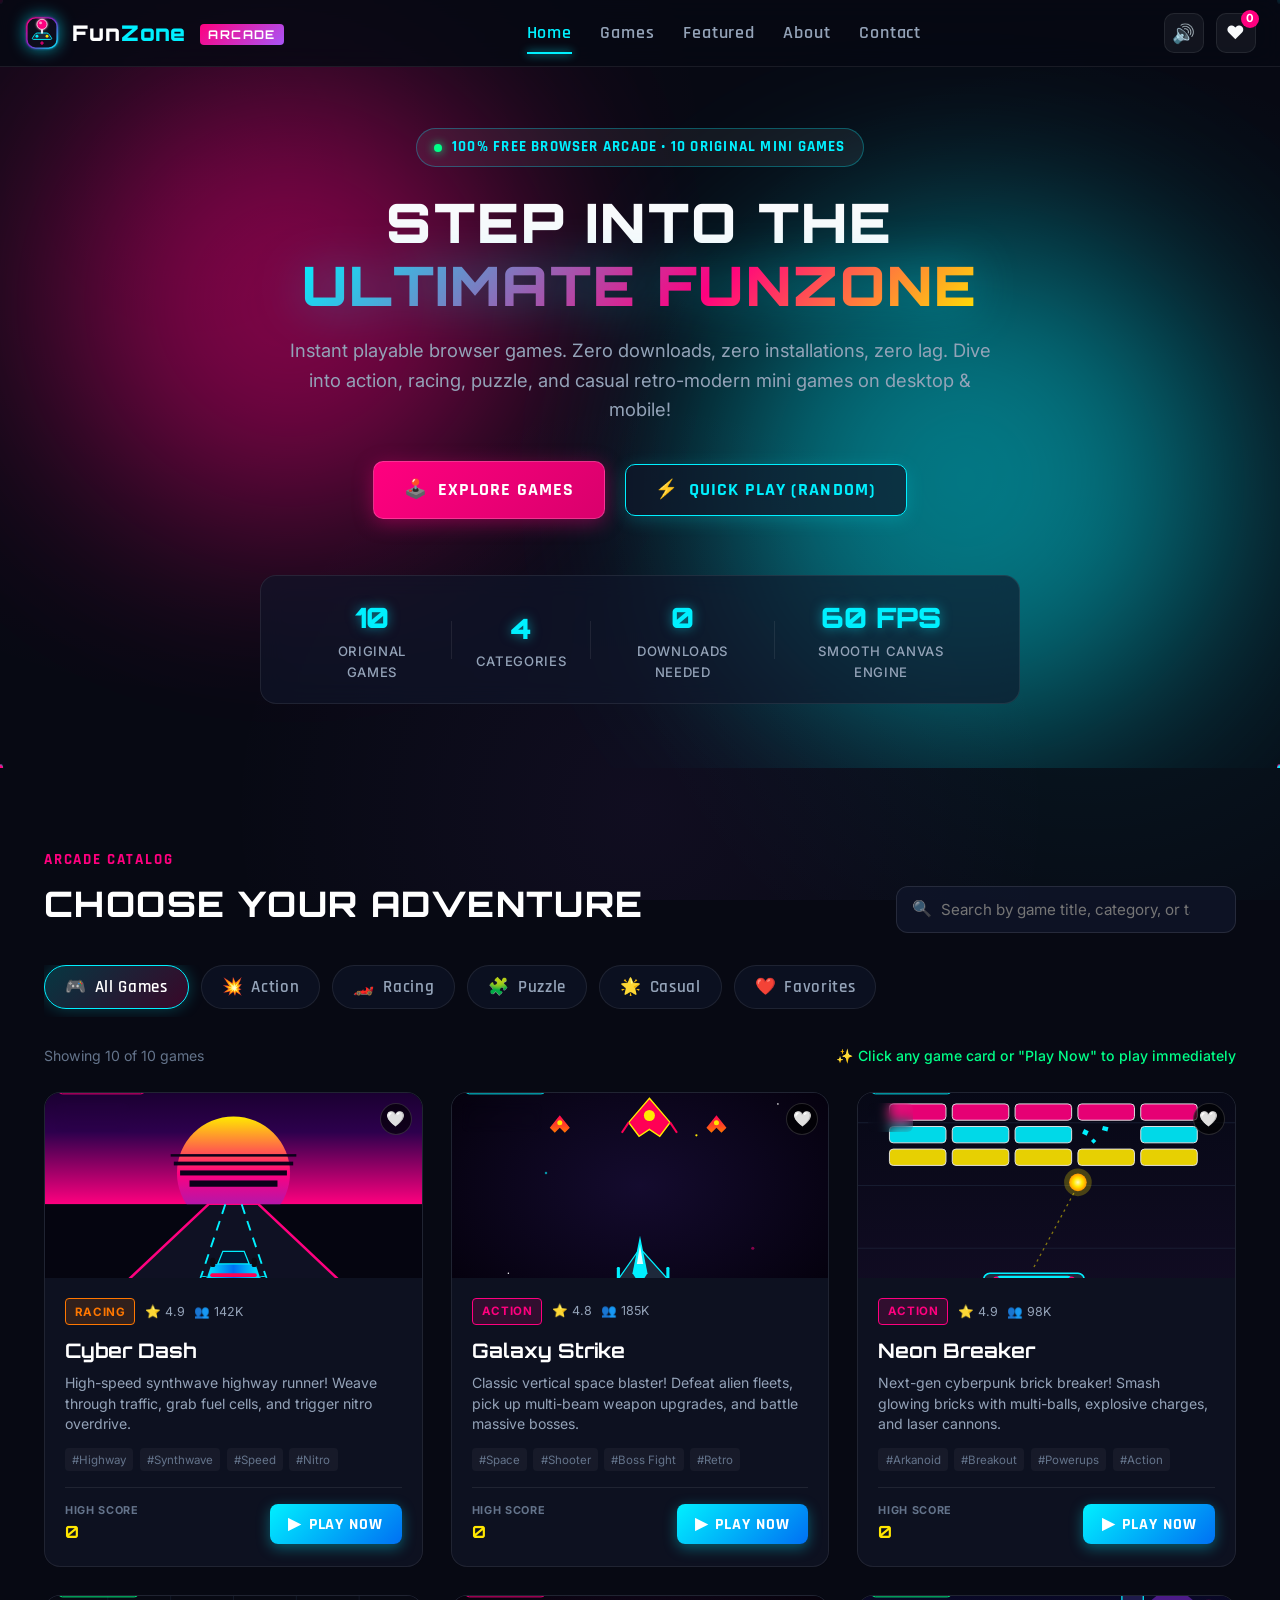
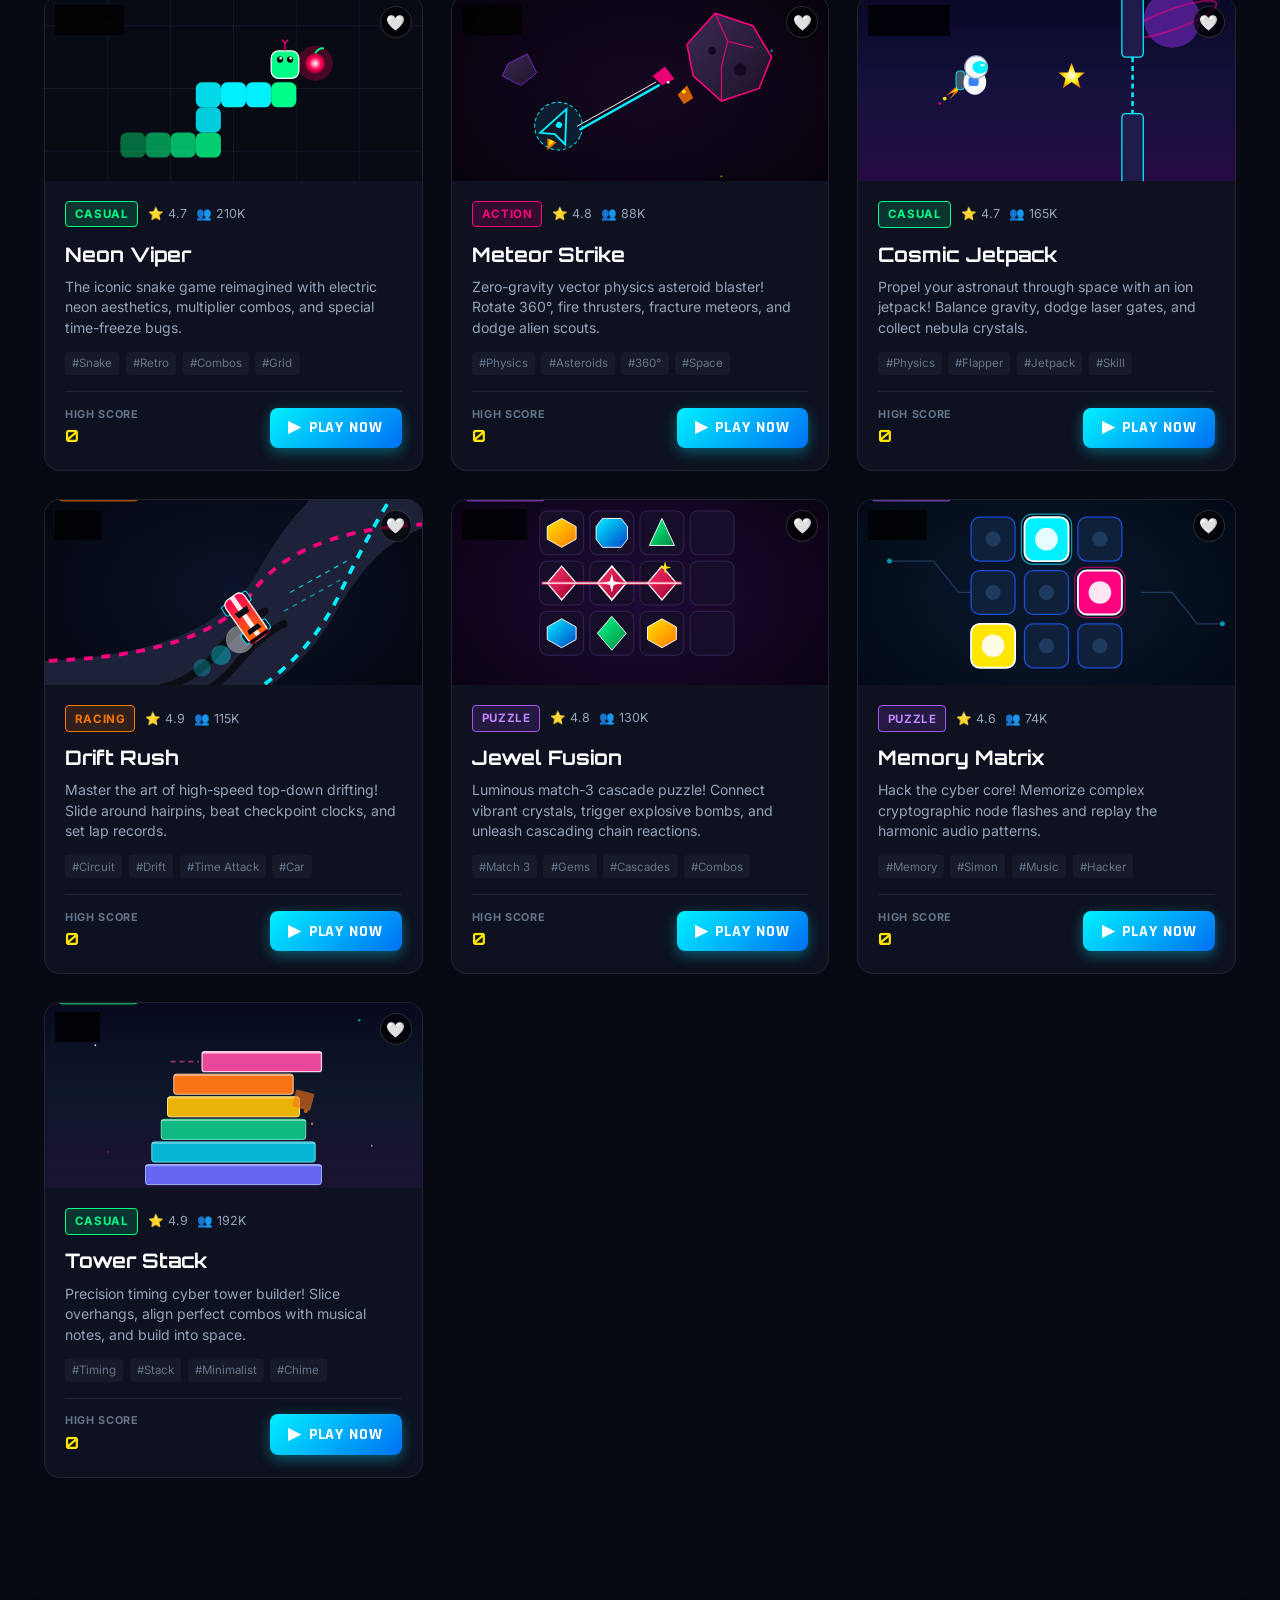
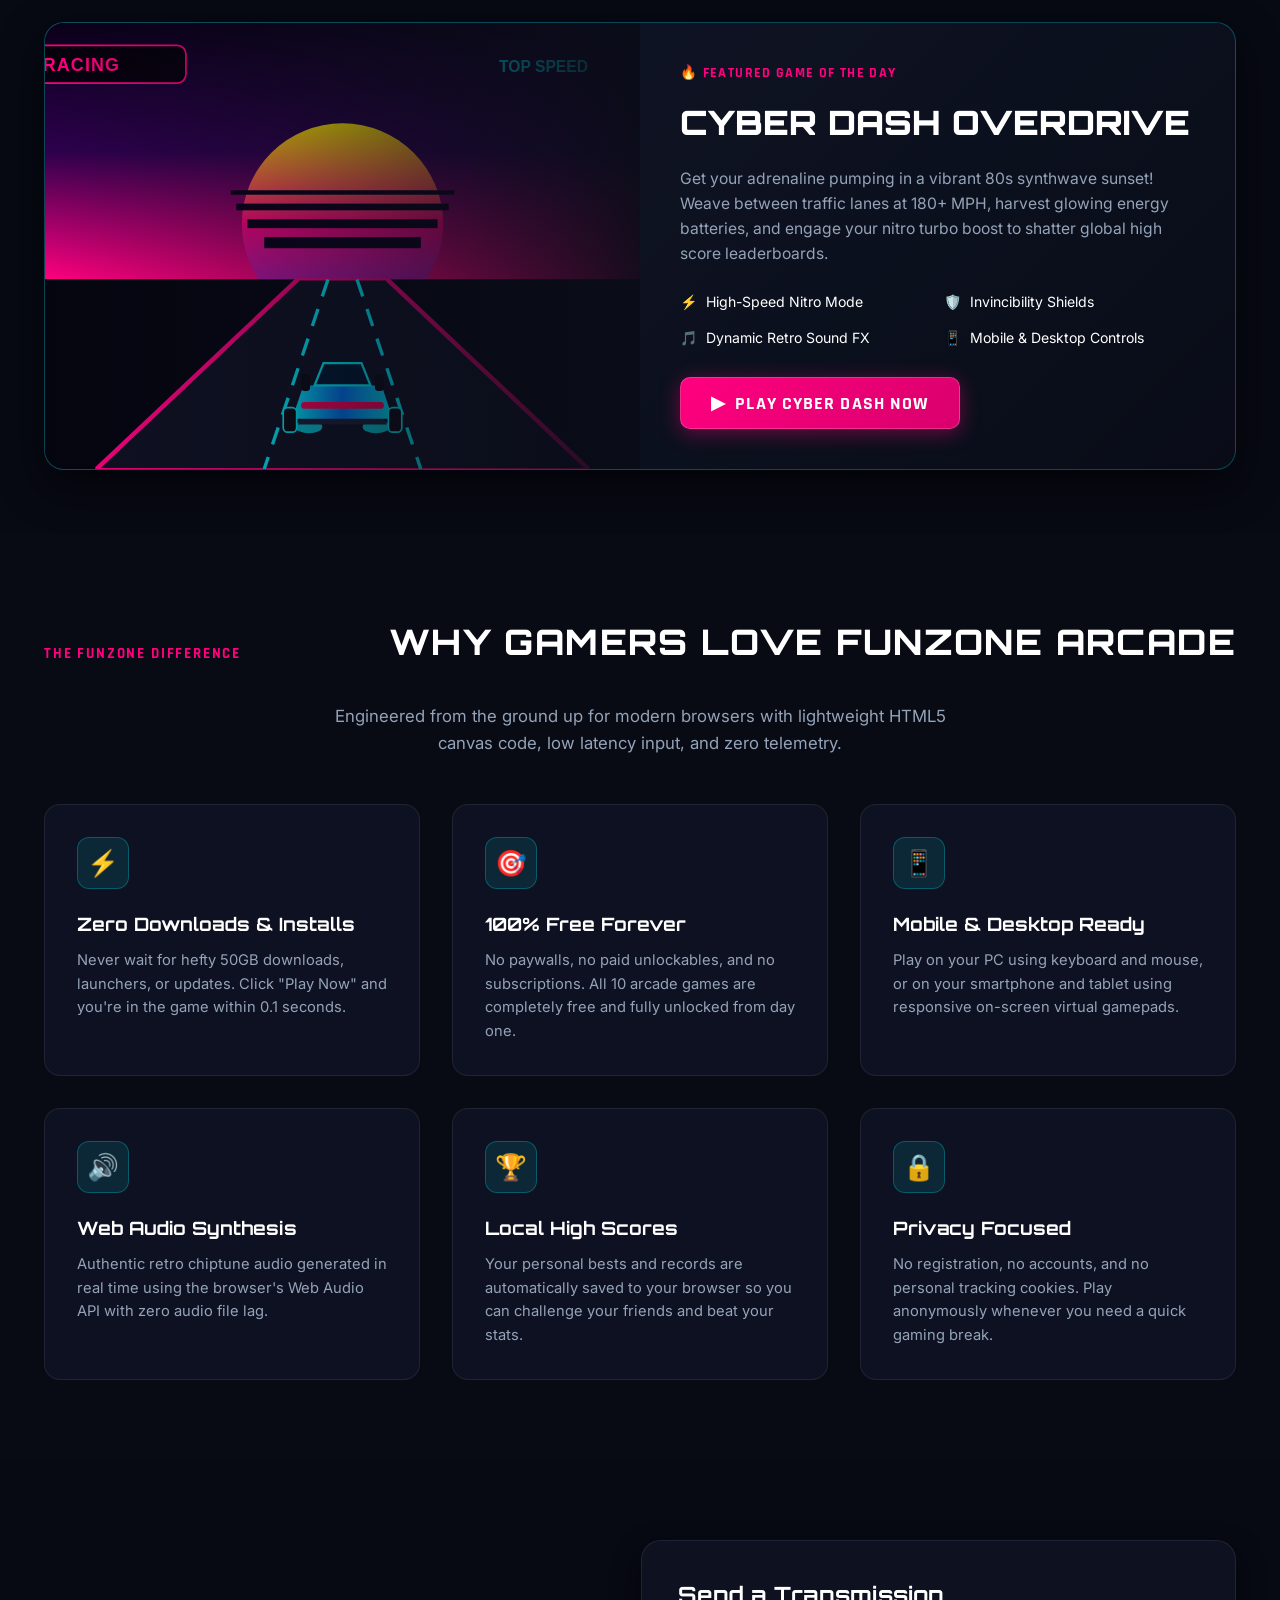
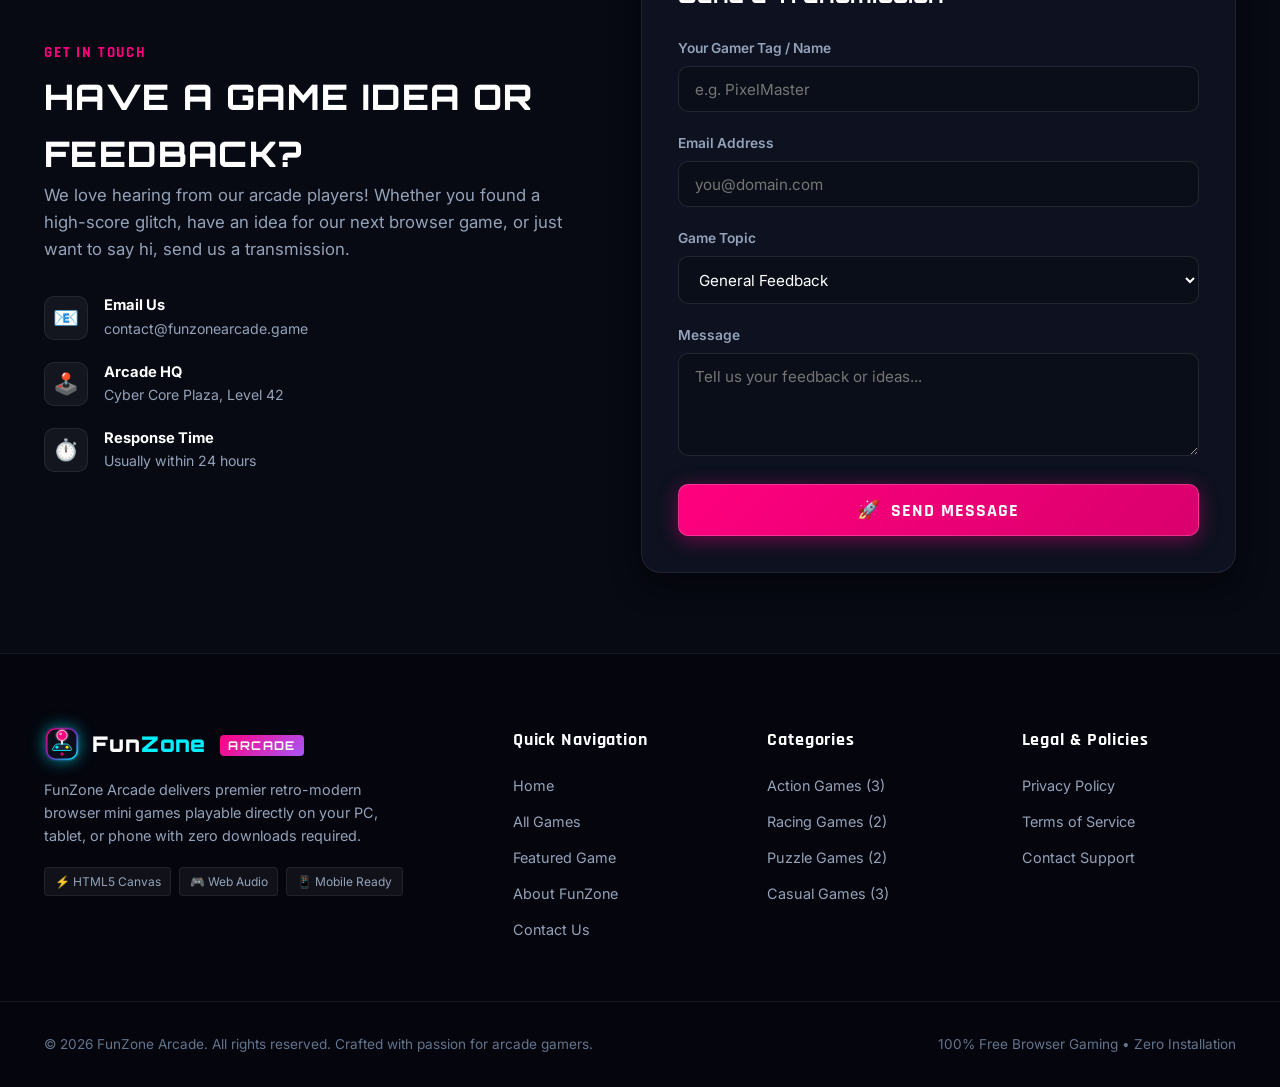
==== commit 944dfb97: "Update index.html Add AdSense verification code" ====
--- a/index.html
+++ b/index.html
@@ -15,6 +15,8 @@
   
   <link rel="stylesheet" href="css/style.css">
   <link rel="icon" type="image/svg+xml" href="assets/logo.svg">
+<script async src="https://pagead2.googlesyndication.com/pagead/js/adsbygoogle.js?client=ca-pub-8621960584790241"
+     crossorigin="anonymous"></script>
 </head>
 <body>
 
@@ -455,21 +457,33 @@
         </div>
       </div>
 
-      <!-- Mobile On-Screen Virtual Gamepad -->
-      <div class="mobile-gamepad" id="mobile-gamepad">
-        <div class="dpad-cluster">
-          <button class="gamepad-btn dpad-btn up" data-action="up" aria-label="Up">▲</button>
-          <div class="dpad-middle-row">
-            <button class="gamepad-btn dpad-btn left" data-action="left" aria-label="Left">◀</button>
-            <div class="dpad-center"></div>
-            <button class="gamepad-btn dpad-btn right" data-action="right" aria-label="Right">▶</button>
+      <!-- Mobile On-Screen Virtual Gamepad & Controls Deck -->
+      <div class="mobile-gamepad" id="mobile-gamepad" aria-label="Touch Controls">
+        <!-- Bottom-Left Side: Responsive Virtual Joystick -->
+        <div class="joystick-wrapper" id="joystick-wrapper">
+          <div class="joystick-base" id="joystick-base" aria-label="Virtual Joystick">
+            <div class="joystick-ring"></div>
+            <div class="joystick-crosshair"></div>
+            <div class="joystick-arrow n">▲</div>
+            <div class="joystick-arrow s">▼</div>
+            <div class="joystick-arrow w">◀</div>
+            <div class="joystick-arrow e">▶</div>
+            <div class="joystick-knob" id="joystick-knob">
+              <div class="knob-core"></div>
+            </div>
           </div>
-          <button class="gamepad-btn dpad-btn down" data-action="down" aria-label="Down">▼</button>
-        </div>
-
-        <div class="action-cluster">
-          <button class="gamepad-btn action-btn btn-b" data-action="actionB" aria-label="Action B">B</button>
-          <button class="gamepad-btn action-btn btn-a" data-action="actionA" aria-label="Action A">A</button>
+          <span class="control-label" id="joystick-label">STEER / MOVE</span>
+        </div>
+
+        <!-- Direct Touch Hint for Puzzle Games (shown when joystick is hidden) -->
+        <div class="direct-touch-hint" id="direct-touch-hint" style="display:none;">
+          <span class="dth-icon">👆</span>
+          <span class="dth-text" id="direct-touch-text">Touch & Tap directly on the screen to play!</span>
+        </div>
+
+        <!-- Bottom-Right Side: Dynamic Context-Aware Action Buttons -->
+        <div class="action-cluster" id="action-cluster">
+          <!-- Dynamically populated per game -->
         </div>
       </div>
 
@@ -502,6 +516,9 @@
   <!-- ==================== SCRIPTS ==================== -->
   <!-- Audio Engine -->
   <script src="js/audio.js"></script>
+
+  <!-- Virtual Joystick Controller -->
+  <script src="js/joystick.js"></script>
 
   <!-- 10 Original Games -->
   <script src="js/games/cyber-dash.js"></script>
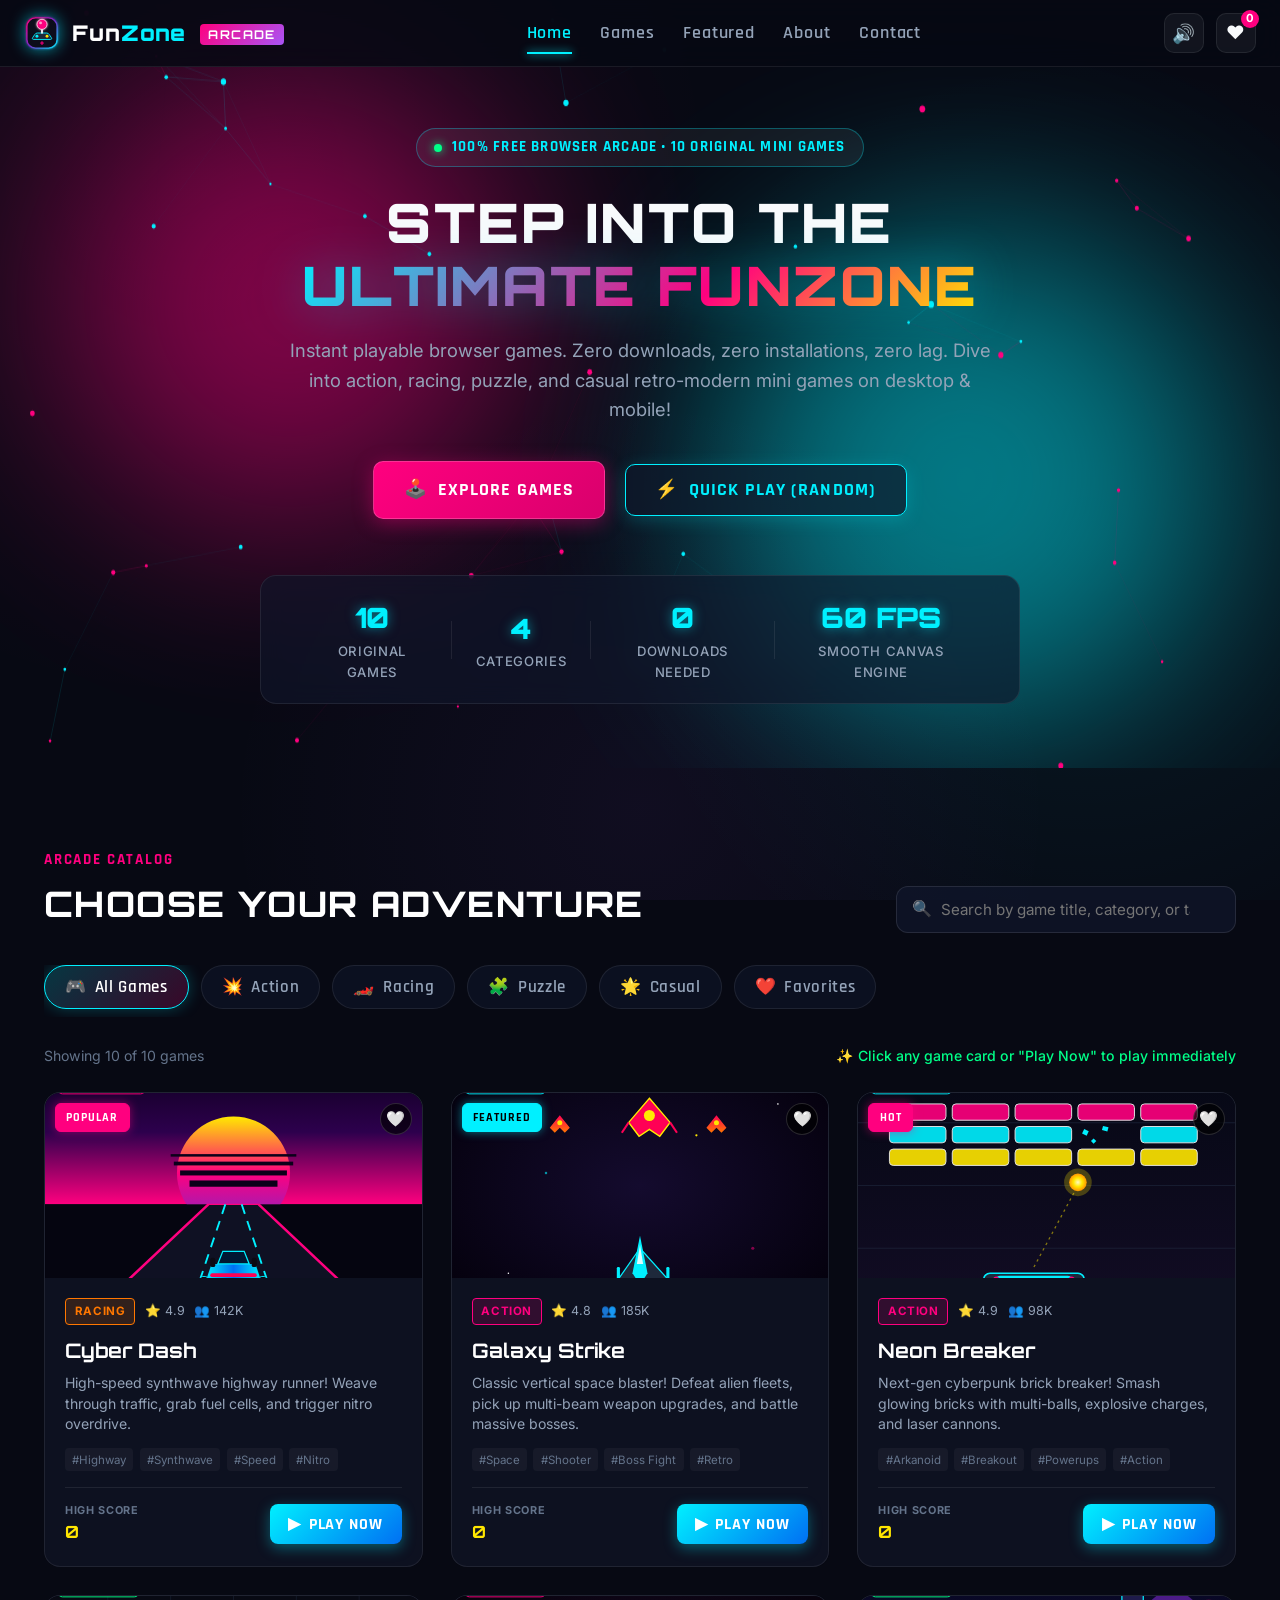
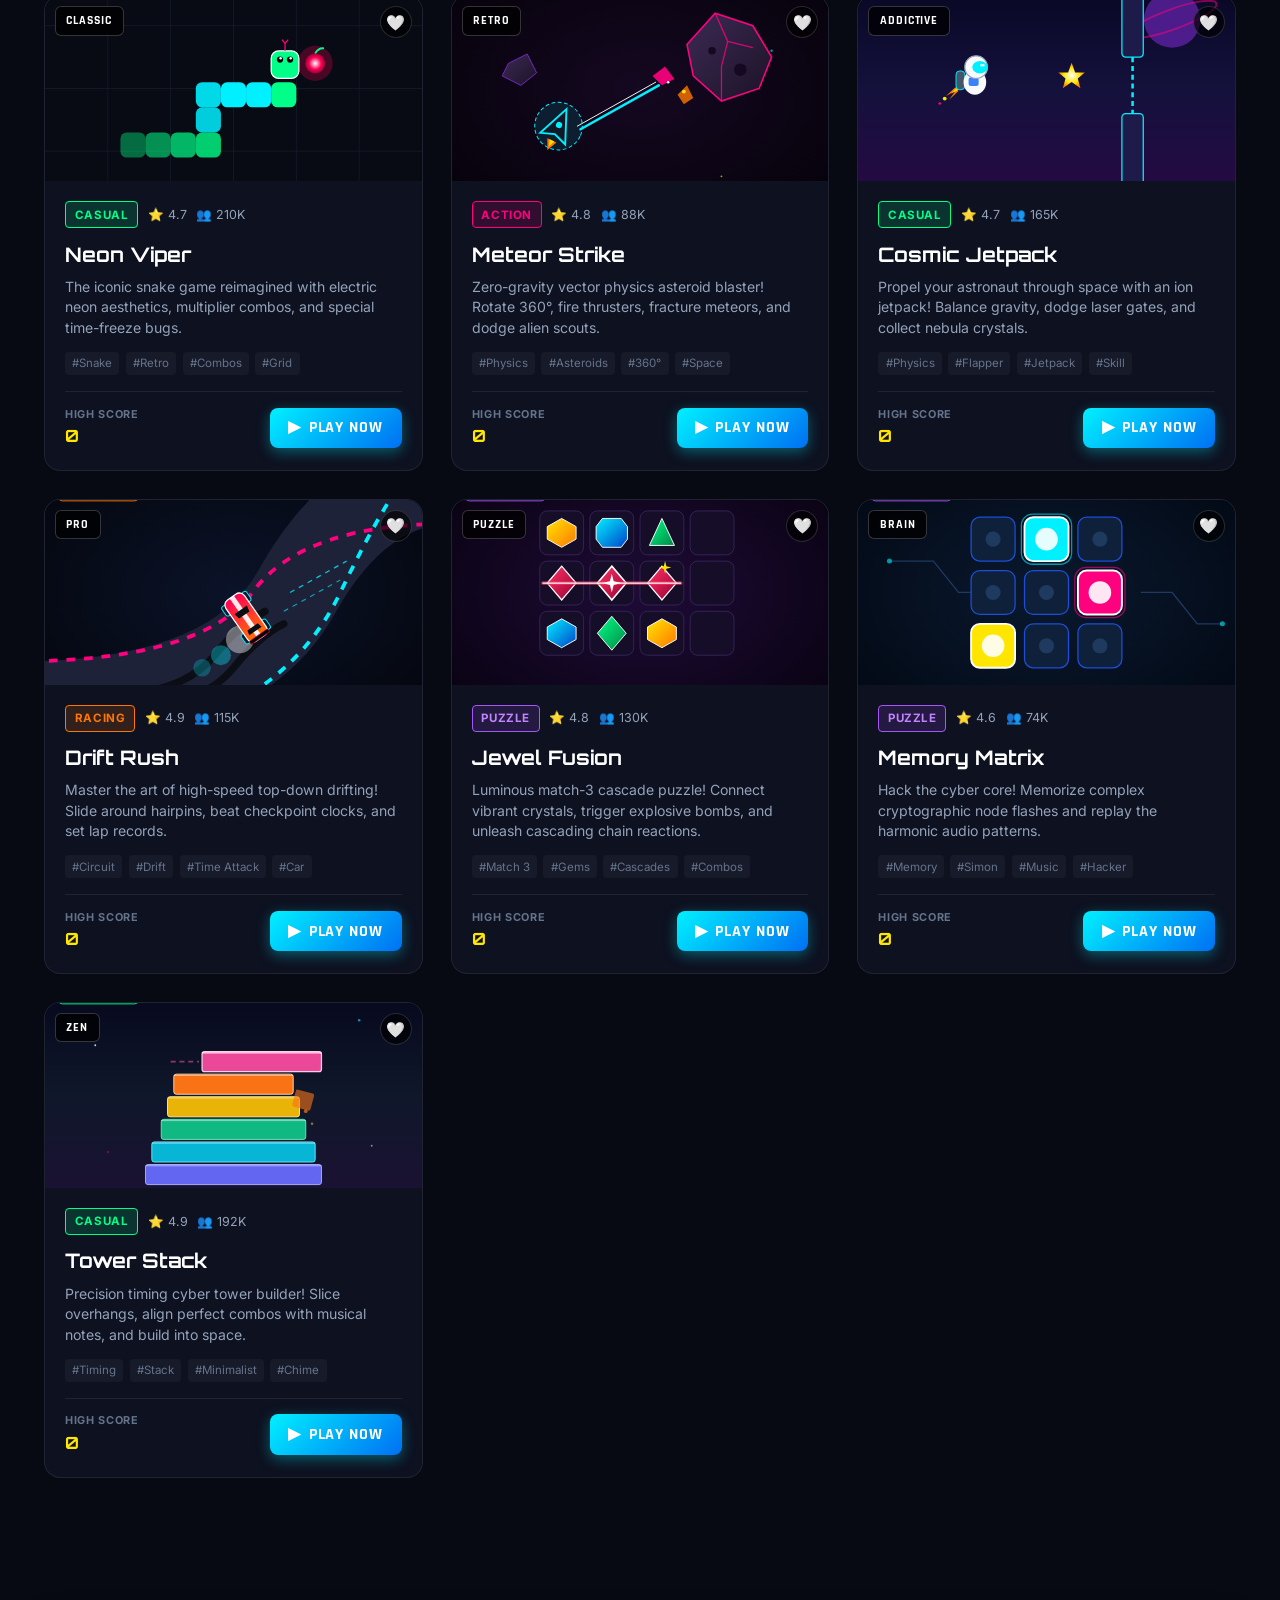
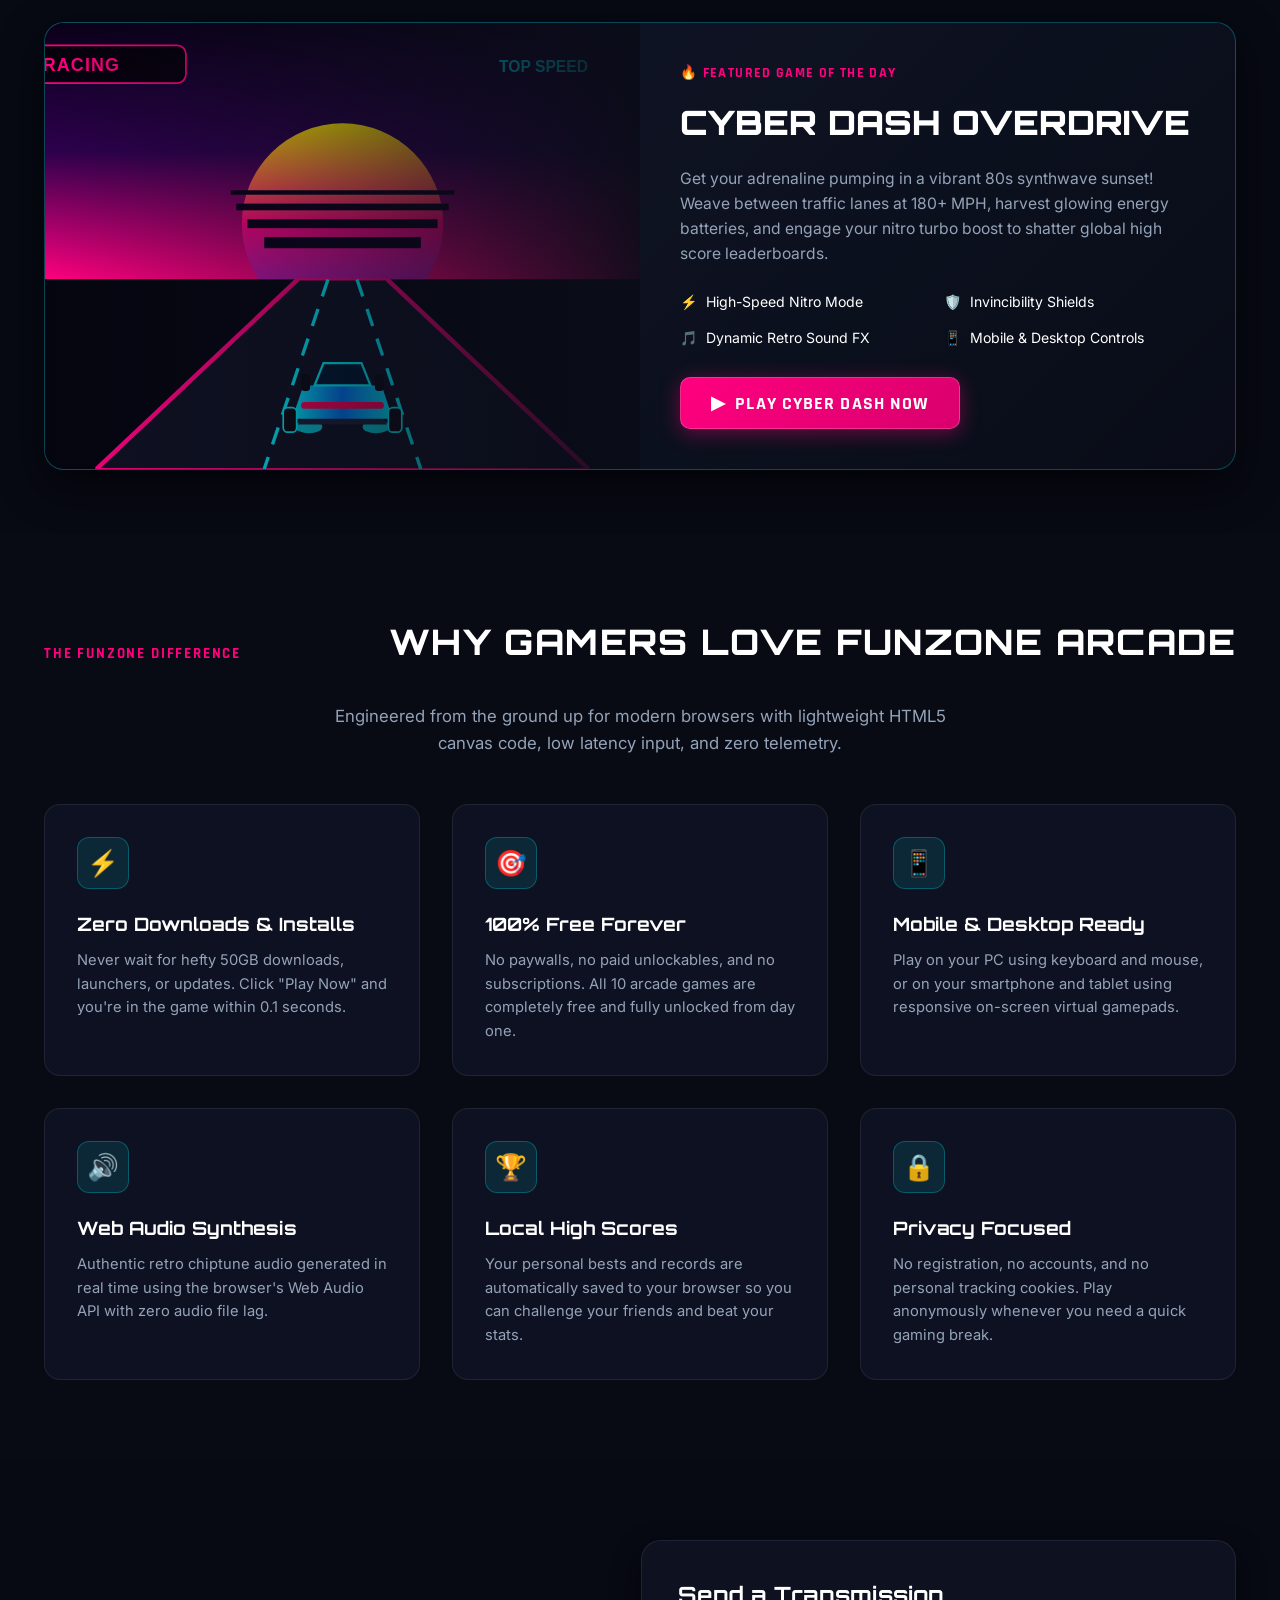
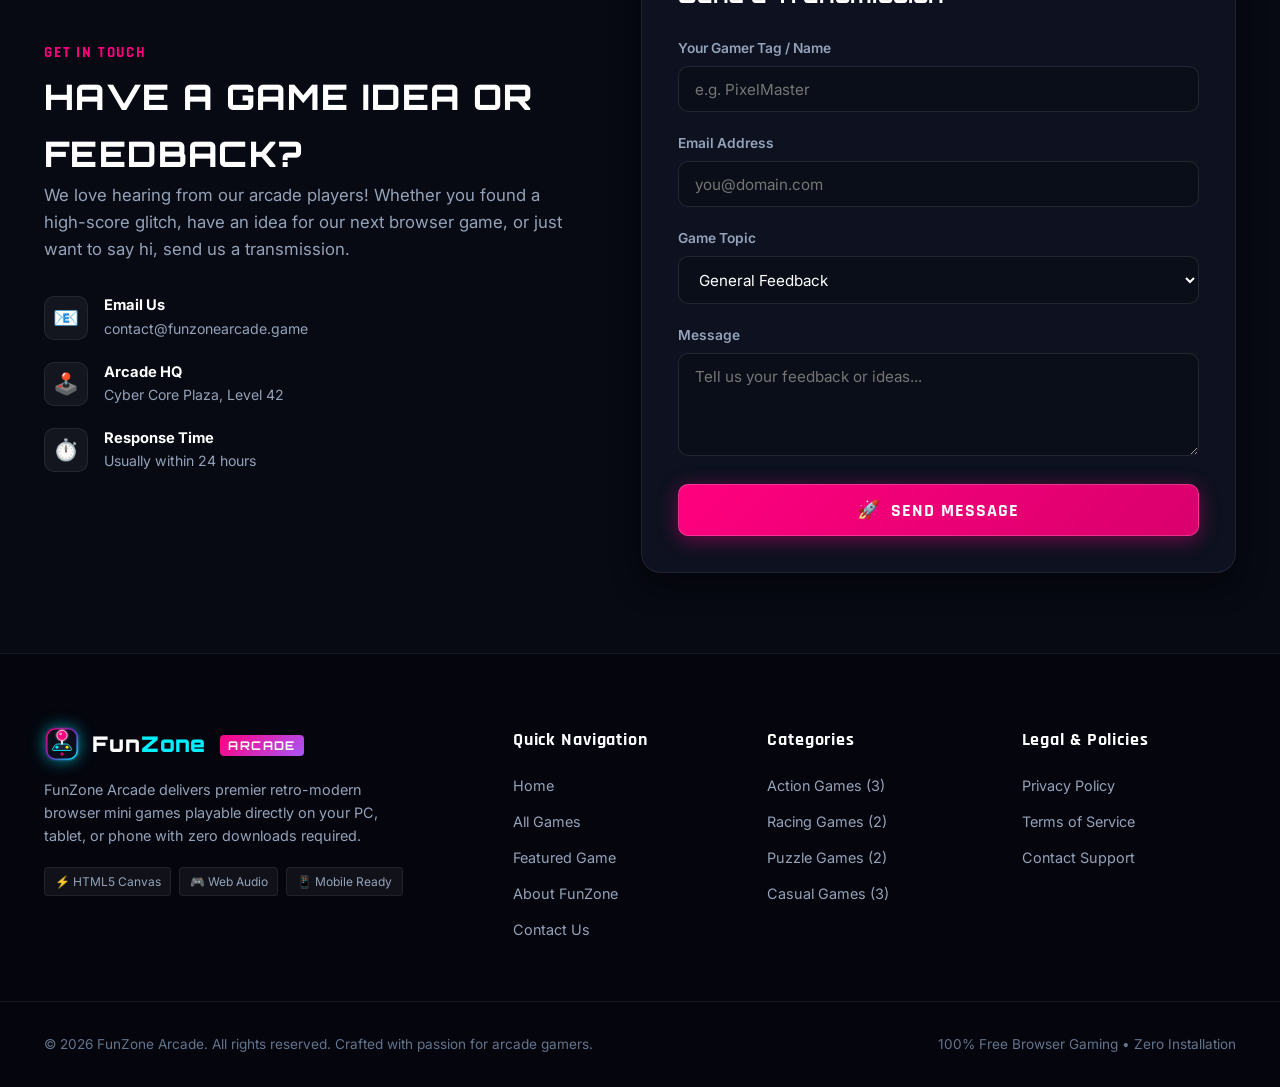
==== commit 7fa54432: "Update index.html Add Google Search Console Verification Tag" ====
--- a/index.html
+++ b/index.html
@@ -17,6 +17,7 @@
   <link rel="icon" type="image/svg+xml" href="assets/logo.svg">
 <script async src="https://pagead2.googlesyndication.com/pagead/js/adsbygoogle.js?client=ca-pub-8621960584790241"
      crossorigin="anonymous"></script>
+<meta name="google-site-verification" content="uCiR8kNHUvKvnlty5_U4Z9S7lkQzMO8E9j71trSo480" />
 </head>
 <body>
 
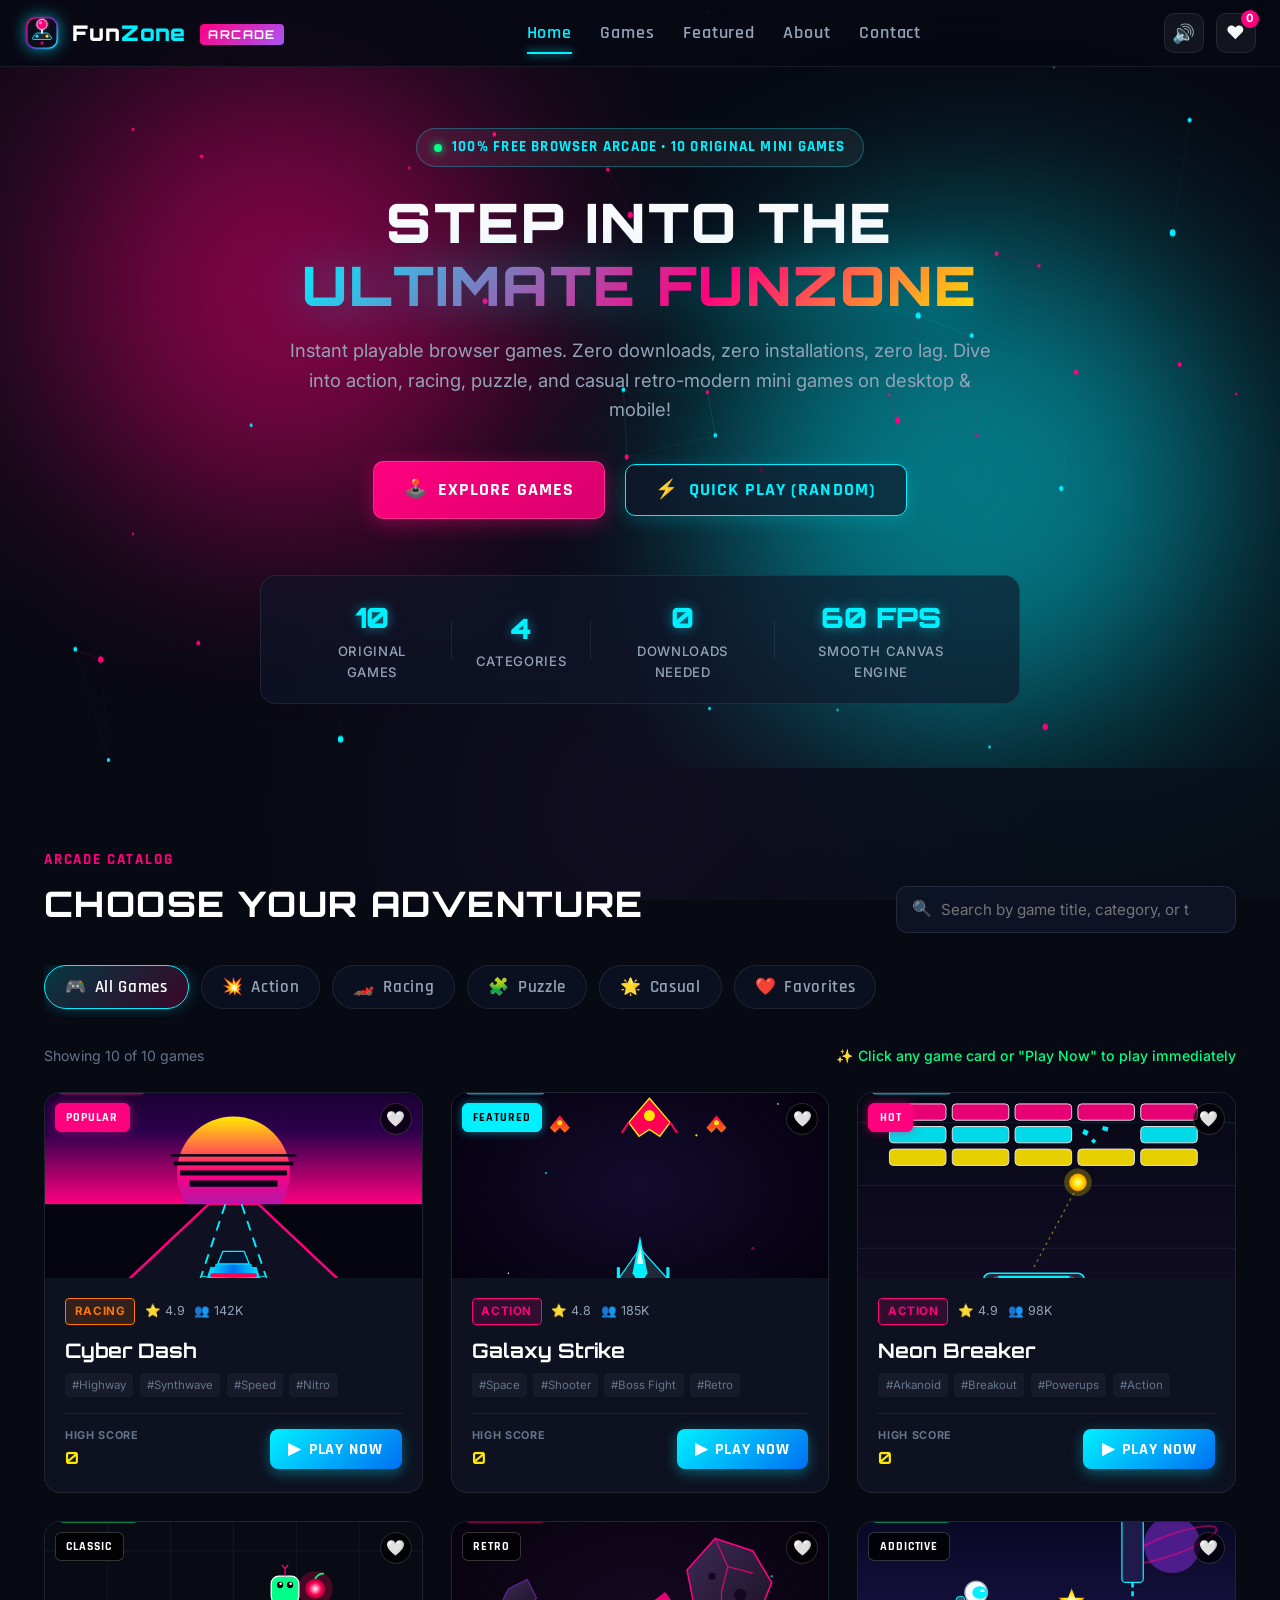
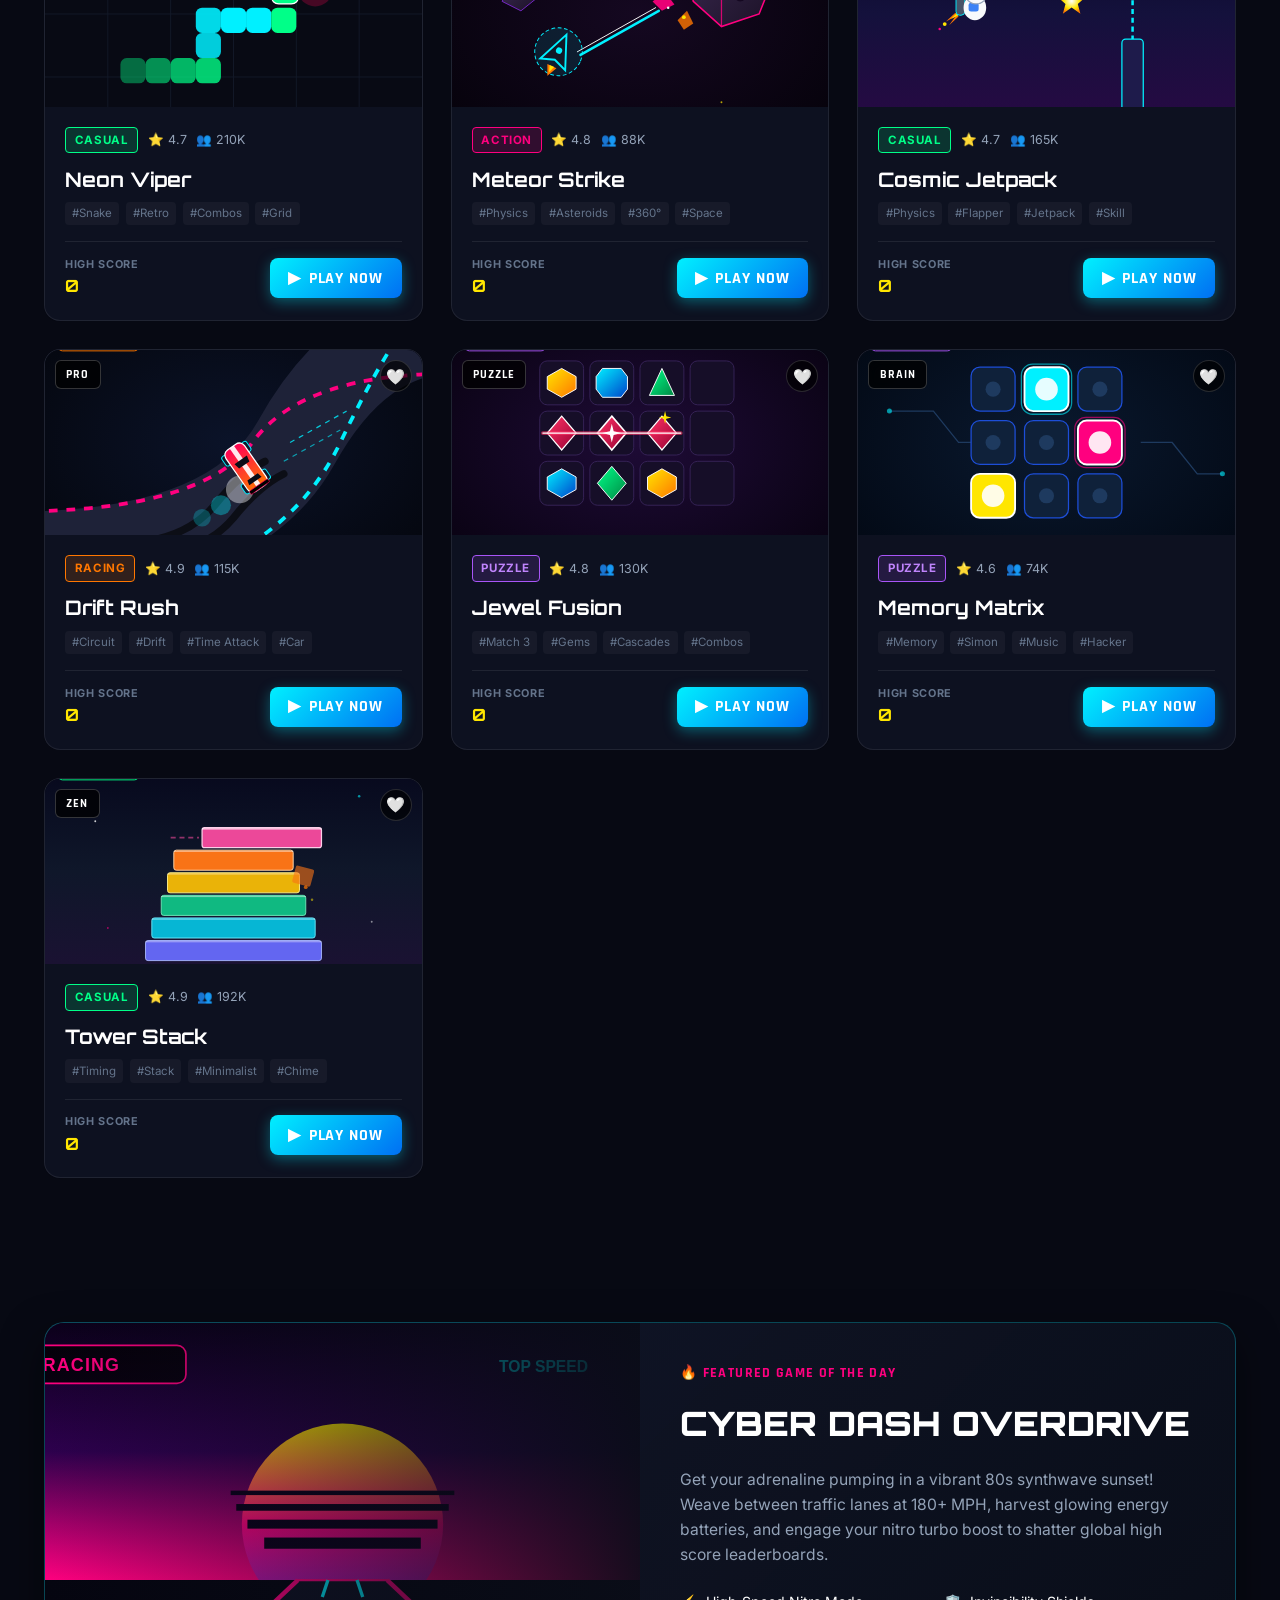
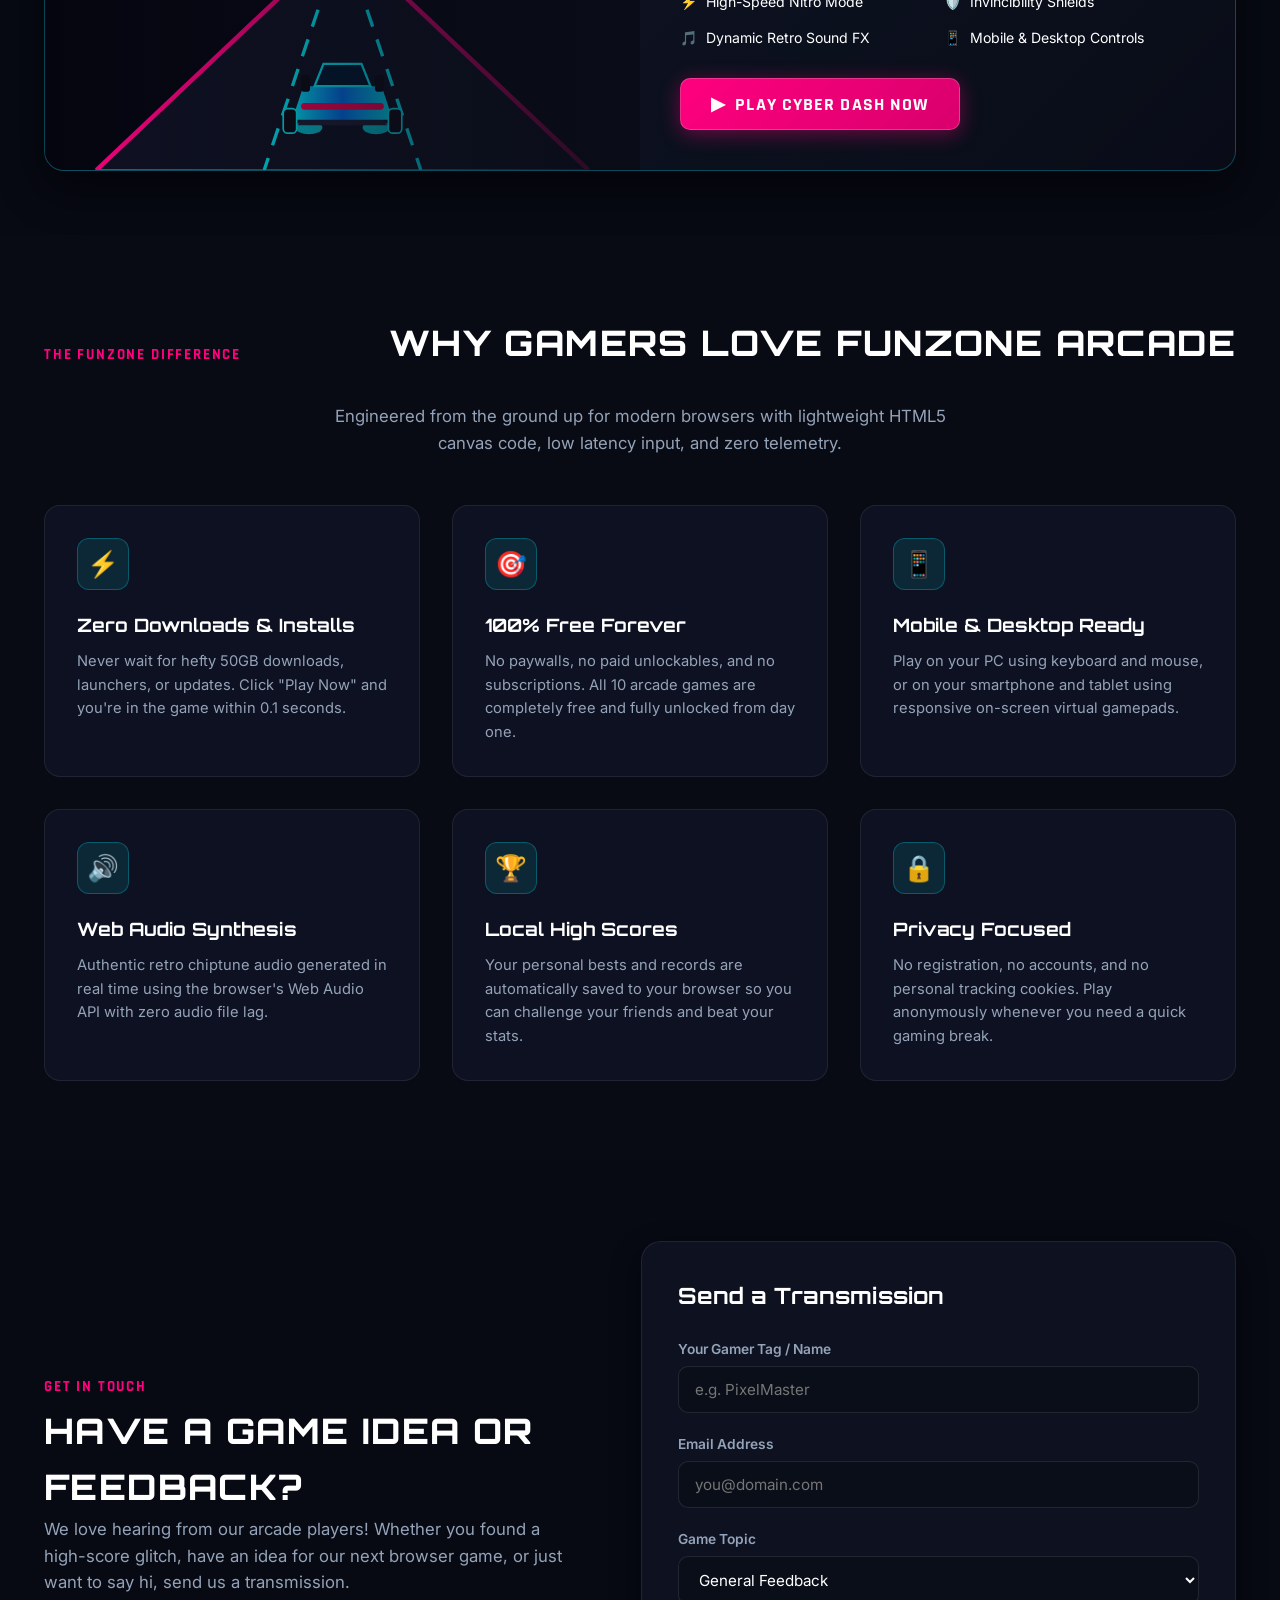
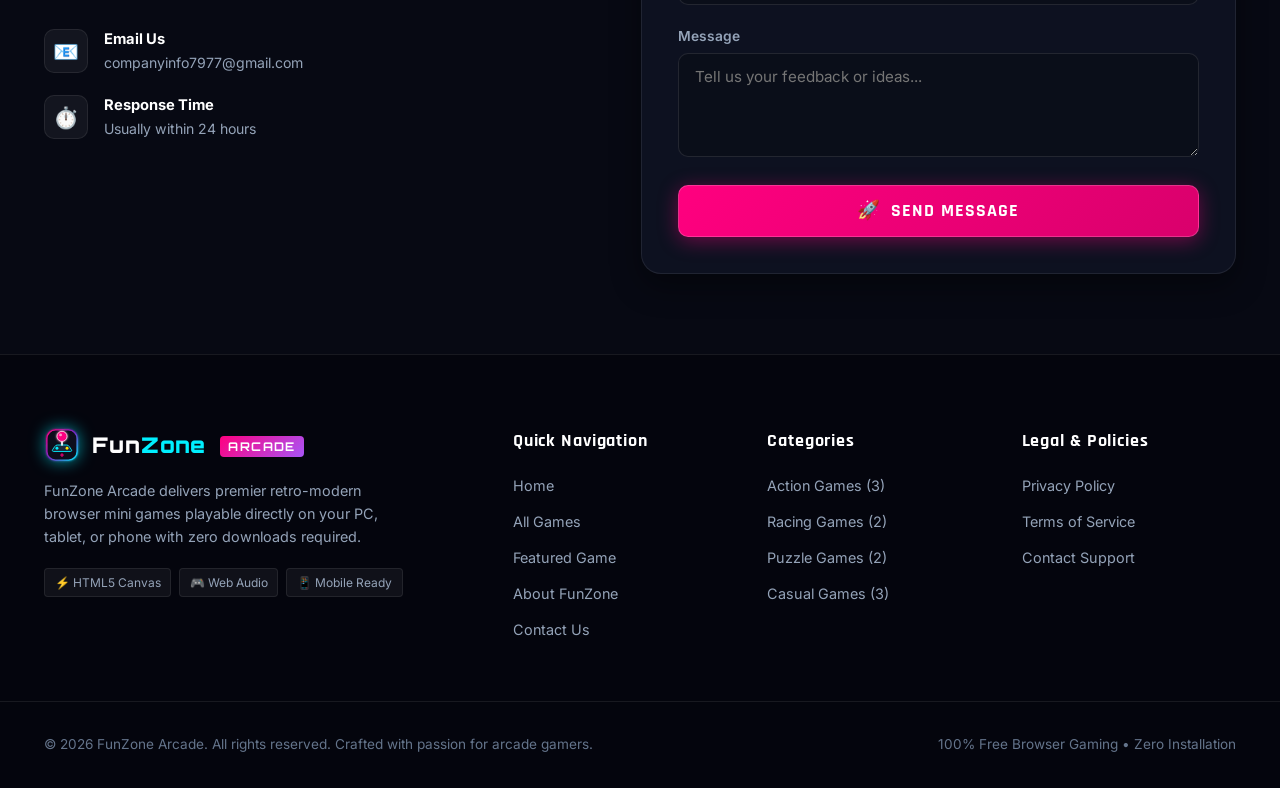
==== commit 0f4d3d7a: "Improve contact form and mobile responsiveness" ====
--- a/index.html
+++ b/index.html
@@ -263,14 +263,11 @@
               <span class="ci-icon">📧</span>
               <div>
                 <strong>Email Us</strong>
-                <p>contact@funzonearcade.game</p>
-              </div>
-            </div>
-            <div class="contact-item">
-              <span class="ci-icon">🕹️</span>
-              <div>
-                <strong>Arcade HQ</strong>
-                <p>Cyber Core Plaza, Level 42</p>
+                <p>
+                  <a href="mailto:companyinfo7977@gmail.com">
+                    companyinfo7977@gmail.com
+                  </a>    
+                </p>
               </div>
             </div>
             <div class="contact-item">
@@ -363,8 +360,8 @@
       <div class="footer-col">
         <h4 class="footer-heading">Legal & Policies</h4>
         <ul class="footer-links">
-          <li><a href="#" class="open-policy-btn" data-policy="privacy">Privacy Policy</a></li>
-          <li><a href="#" class="open-policy-btn" data-policy="terms">Terms of Service</a></li>
+          <li><a href="privacy-policy.html">Privacy Policy</a></li>
+          <li><a href="terms-of-service.html">Terms of Service</a></li>
           <li><a href="#contact">Contact Support</a></li>
         </ul>
       </div>
--- a/css/style.css
+++ b/css/style.css
@@ -1,3 +1,4 @@
+
 /* ==========================================================================
    FunZone Arcade - Modern Responsive Cyberpunk Theme
    ========================================================================== */
@@ -56,7 +57,7 @@
   color: var(--text-main);
   line-height: 1.6;
   overflow-x: hidden;
-  background-image: 
+  background-image:
     radial-gradient(circle at 15% 20%, rgba(255, 0, 127, 0.08) 0%, transparent 40%),
     radial-gradient(circle at 85% 60%, rgba(0, 240, 255, 0.08) 0%, transparent 40%),
     radial-gradient(circle at 50% 90%, rgba(168, 85, 247, 0.06) 0%, transparent 40%);
@@ -755,11 +756,7 @@
 }
 
 .card-desc {
-  font-size: 0.88rem;
-  color: var(--text-muted);
-  line-height: 1.45;
-  margin-bottom: 0.85rem;
-  flex-grow: 1;
+  display: none;
 }
 
 .card-tags {
@@ -1425,89 +1422,288 @@
   gap: 0.75rem;
 }
 
-/* Virtual Mobile Gamepad */
+/* ==================== VIRTUAL JOYSTICK & TOUCH CONTROLS ==================== */
 .mobile-gamepad {
   display: flex;
   align-items: center;
   justify-content: space-between;
-  padding: 1rem 1.5rem;
-  background: #070914;
-  border-top: 1px solid var(--border-glass);
+  padding: 0.85rem 1.25rem;
+  background: linear-gradient(180deg, #090d1f 0%, #050711 100%);
+  border-top: 1px solid rgba(0, 240, 255, 0.25);
+  box-shadow: inset 0 1px 0 rgba(255, 255, 255, 0.08);
   user-select: none;
   -webkit-user-select: none;
-  touch-action: manipulation;
-}
-
-.dpad-cluster {
+  -webkit-touch-callout: none;
+  touch-action: none;
+  position: relative;
+  min-height: 140px;
+  gap: 1rem;
+}
+
+.joystick-wrapper {
   display: flex;
   flex-direction: column;
   align-items: center;
-}
-
-.dpad-middle-row {
-  display: flex;
-  align-items: center;
-}
-
-.dpad-center {
-  width: 40px;
-  height: 40px;
-  background: #12182c;
-}
-
-.gamepad-btn {
-  width: 44px;
-  height: 44px;
-  background: #18203a;
-  border: 1px solid rgba(255, 255, 255, 0.15);
-  color: #ffffff;
-  font-size: 1.1rem;
+  gap: 0.35rem;
+  touch-action: none;
+}
+
+.joystick-base {
+  position: relative;
+  width: 110px;
+  height: 110px;
+  border-radius: 50%;
+  background: radial-gradient(circle, rgba(16, 25, 52, 0.95) 0%, rgba(6, 10, 22, 0.98) 75%, rgba(0, 240, 255, 0.15) 100%);
+  border: 2px solid rgba(0, 240, 255, 0.45);
+  box-shadow: 0 0 16px rgba(0, 240, 255, 0.2), inset 0 0 14px rgba(0, 240, 255, 0.15);
+  touch-action: none;
+  cursor: grab;
+  transition: border-color var(--transition-fast), box-shadow var(--transition-fast);
+}
+
+.joystick-base:active {
+  cursor: grabbing;
+  border-color: var(--neon-cyan);
+  box-shadow: 0 0 22px rgba(0, 240, 255, 0.4), inset 0 0 18px rgba(0, 240, 255, 0.25);
+}
+
+.joystick-ring {
+  position: absolute;
+  top: 50%;
+  left: 50%;
+  transform: translate(-50%, -50%);
+  width: 65%;
+  height: 65%;
+  border-radius: 50%;
+  border: 1px dashed rgba(0, 240, 255, 0.25);
+  pointer-events: none;
+}
+
+.joystick-crosshair {
+  position: absolute;
+  top: 50%;
+  left: 50%;
+  transform: translate(-50%, -50%);
+  width: 100%;
+  height: 100%;
+  pointer-events: none;
+}
+
+.joystick-crosshair::before,
+.joystick-crosshair::after {
+  content: '';
+  position: absolute;
+  background: rgba(0, 240, 255, 0.15);
+}
+
+.joystick-crosshair::before {
+  top: 0;
+  left: 50%;
+  width: 1px;
+  height: 100%;
+  transform: translateX(-50%);
+}
+
+.joystick-crosshair::after {
+  top: 50%;
+  left: 0;
+  width: 100%;
+  height: 1px;
+  transform: translateY(-50%);
+}
+
+.joystick-arrow {
+  position: absolute;
+  font-size: 0.65rem;
+  color: rgba(0, 240, 255, 0.45);
+  pointer-events: none;
+  line-height: 1;
+}
+
+.joystick-arrow.n { top: 6px; left: 50%; transform: translateX(-50%); }
+.joystick-arrow.s { bottom: 6px; left: 50%; transform: translateX(-50%); }
+.joystick-arrow.w { left: 6px; top: 50%; transform: translateY(-50%); }
+.joystick-arrow.e { right: 6px; top: 50%; transform: translateY(-50%); }
+
+.joystick-knob {
+  position: absolute;
+  top: 50%;
+  left: 50%;
+  transform: translate(-50%, -50%);
+  width: 48px;
+  height: 48px;
+  border-radius: 50%;
+  background: radial-gradient(circle at 35% 35%, #00f0ff 0%, #0070f3 55%, #081d45 100%);
+  border: 2px solid rgba(255, 255, 255, 0.6);
+  box-shadow: 0 4px 12px rgba(0, 0, 0, 0.7), 0 0 14px rgba(0, 240, 255, 0.5);
+  pointer-events: none;
+  display: flex;
+  align-items: center;
+  justify-content: center;
+  transition: transform 0.05s ease-out;
+}
+
+.joystick-knob.active {
+  transition: none;
+  background: radial-gradient(circle at 35% 35%, #ffffff 0%, #00f0ff 45%, #0050c8 100%);
+  box-shadow: 0 6px 18px rgba(0, 0, 0, 0.8), 0 0 22px rgba(0, 240, 255, 0.8);
+}
+
+.knob-core {
+  width: 14px;
+  height: 14px;
+  border-radius: 50%;
+  background: rgba(255, 255, 255, 0.85);
+  box-shadow: 0 0 8px #ffffff;
+}
+
+.control-label {
+  font-family: var(--font-heading);
+  font-size: 0.72rem;
   font-weight: 700;
+  letter-spacing: 0.08em;
+  color: var(--text-dim);
+  text-transform: uppercase;
+}
+
+.direct-touch-hint {
   display: flex;
   align-items: center;
   justify-content: center;
-  cursor: pointer;
-  transition: background var(--transition-fast);
-}
-
-.dpad-btn.up { border-radius: 8px 8px 0 0; }
-.dpad-btn.down { border-radius: 0 0 8px 8px; }
-.dpad-btn.left { border-radius: 8px 0 0 8px; }
-.dpad-btn.right { border-radius: 0 8px 8px 0; }
+  gap: 0.6rem;
+  padding: 0.75rem 1.25rem;
+  background: rgba(0, 240, 255, 0.08);
+  border: 1px dashed rgba(0, 240, 255, 0.35);
+  border-radius: 12px;
+  margin: auto;
+}
+
+.dth-icon {
+  font-size: 1.4rem;
+  animation: bounce 1.4s infinite;
+}
+
+@keyframes bounce {
+  0%, 100% { transform: translateY(0); }
+  50% { transform: translateY(-4px); }
+}
+
+.dth-text {
+  font-family: var(--font-heading);
+  font-size: 0.95rem;
+  font-weight: 600;
+  color: var(--neon-cyan);
+  letter-spacing: 0.03em;
+}
 
 .action-cluster {
   display: flex;
-  gap: 1rem;
-}
-
-.action-btn {
-  width: 52px;
-  height: 52px;
+  align-items: center;
+  gap: 0.85rem;
+  touch-action: none;
+  margin-left: auto;
+}
+
+.action-touch-btn {
+  display: flex;
+  flex-direction: column;
+  align-items: center;
+  justify-content: center;
+  gap: 0.2rem;
+  width: 58px;
+  height: 58px;
   border-radius: 50%;
   font-family: var(--font-display);
-  font-size: 1.15rem;
-  box-shadow: 0 4px 12px rgba(0, 0, 0, 0.5);
-}
-
-.action-btn.btn-a {
-  background: var(--neon-pink);
-  border: 1px solid rgba(255, 255, 255, 0.3);
-}
-
-.action-btn.btn-b {
-  background: var(--neon-cyan);
-  color: #000000;
-  border: 1px solid rgba(255, 255, 255, 0.3);
-}
-
-.gamepad-btn:active,
-.gamepad-btn.pressed {
-  background: #00f0ff !important;
-  color: #000000 !important;
+  border: 2px solid;
+  cursor: pointer;
+  touch-action: none;
+  user-select: none;
+  -webkit-user-select: none;
+  transition: transform var(--transition-fast), filter var(--transition-fast), box-shadow var(--transition-fast);
+  box-shadow: 0 4px 14px rgba(0, 0, 0, 0.6);
+  position: relative;
+}
+
+.action-touch-btn.large-btn {
+  width: 72px;
+  height: 72px;
+}
+
+.action-touch-btn .btn-icon {
+  font-size: 1.3rem;
+  line-height: 1;
+}
+
+.action-touch-btn.large-btn .btn-icon {
+  font-size: 1.6rem;
+}
+
+.action-touch-btn .btn-label {
+  font-family: var(--font-heading);
+  font-size: 0.68rem;
+  font-weight: 800;
+  letter-spacing: 0.05em;
+  line-height: 1;
+  text-transform: uppercase;
+}
+
+.action-touch-btn.large-btn .btn-label {
+  font-size: 0.75rem;
+}
+
+.action-touch-btn.color-cyan {
+  background: radial-gradient(circle at 35% 35%, rgba(0, 240, 255, 0.35) 0%, rgba(0, 112, 243, 0.7) 100%);
+  border-color: var(--neon-cyan);
+  color: #ffffff;
+  box-shadow: 0 0 14px rgba(0, 240, 255, 0.35);
+}
+
+.action-touch-btn.color-pink {
+  background: radial-gradient(circle at 35% 35%, rgba(255, 0, 127, 0.4) 0%, rgba(180, 0, 90, 0.75) 100%);
+  border-color: var(--neon-pink);
+  color: #ffffff;
+  box-shadow: 0 0 14px rgba(255, 0, 127, 0.35);
+}
+
+.action-touch-btn.color-gold {
+  background: radial-gradient(circle at 35% 35%, rgba(255, 230, 0, 0.4) 0%, rgba(220, 140, 0, 0.75) 100%);
+  border-color: var(--neon-gold);
+  color: #ffffff;
+  box-shadow: 0 0 14px rgba(255, 230, 0, 0.35);
+}
+
+.action-touch-btn.color-green {
+  background: radial-gradient(circle at 35% 35%, rgba(0, 255, 136, 0.35) 0%, rgba(0, 140, 75, 0.7) 100%);
+  border-color: var(--neon-green);
+  color: #ffffff;
+  box-shadow: 0 0 14px rgba(0, 255, 136, 0.35);
+}
+
+.action-touch-btn.color-purple {
+  background: radial-gradient(circle at 35% 35%, rgba(168, 85, 247, 0.4) 0%, rgba(110, 30, 180, 0.75) 100%);
+  border-color: var(--neon-purple);
+  color: #ffffff;
+  box-shadow: 0 0 14px rgba(168, 85, 247, 0.35);
+}
+
+.action-touch-btn.color-orange {
+  background: radial-gradient(circle at 35% 35%, rgba(255, 119, 0, 0.4) 0%, rgba(180, 70, 0, 0.75) 100%);
+  border-color: var(--neon-orange);
+  color: #ffffff;
+  box-shadow: 0 0 14px rgba(255, 119, 0, 0.35);
+}
+
+.action-touch-btn:active,
+.action-touch-btn.pressed {
   transform: scale(0.92);
-}
-
-/* Instructions Helper */
+  filter: brightness(1.35);
+}
+
+body.game-active {
+  overflow: hidden !important;
+  touch-action: none !important;
+}
+
 .arcade-instructions-bar {
   display: flex;
   align-items: center;
@@ -1610,16 +1806,20 @@
   .hero-title {
     font-size: 2.8rem;
   }
+
   .spotlight-card {
     grid-template-columns: 1fr;
   }
+
   .spotlight-glow {
     background: linear-gradient(to bottom, transparent, rgba(10, 13, 24, 0.95));
   }
+
   .contact-wrapper {
     grid-template-columns: 1fr;
     gap: 2.5rem;
   }
+
   .footer-container {
     grid-template-columns: 1fr 1fr;
   }
@@ -1670,4 +1870,364 @@
   .footer-container {
     grid-template-columns: 1fr;
   }
-}
+
+  .game-modal {
+    padding: 0;
+  }
+
+  .modal-arcade-cabinet {
+    width: 100%;
+    height: 100%;
+    max-height: 100vh;
+    border-radius: 0;
+    border: none;
+    display: flex;
+    flex-direction: column;
+    justify-content: space-between;
+  }
+
+  .arcade-top-bar {
+    padding: 0.55rem 0.85rem;
+  }
+
+  .modal-title {
+    font-size: 0.95rem;
+    max-width: 140px;
+    white-space: nowrap;
+    overflow: hidden;
+    text-overflow: ellipsis;
+  }
+
+  .arcade-hud-bar {
+    padding: 0.35rem 0.75rem;
+  }
+
+  .hud-val {
+    font-size: 1rem;
+  }
+
+  .modal-arcade-stage {
+    flex: 1 1 auto;
+    min-height: 0;
+    max-height: calc(100vh - 225px);
+    display: flex;
+    align-items: center;
+    justify-content: center;
+    background: #000000;
+  }
+
+  .game-canvas {
+    max-height: 100%;
+    max-width: 100%;
+    object-fit: contain;
+    touch-action: none;
+  }
+
+  .mobile-gamepad {
+    padding: 0.6rem 1rem;
+    min-height: 125px;
+  }
+
+  .joystick-base {
+    width: 96px;
+    height: 96px;
+  }
+
+  .joystick-knob {
+    width: 44px;
+    height: 44px;
+  }
+
+  .action-touch-btn {
+    width: 52px;
+    height: 52px;
+  }
+
+  .action-touch-btn.large-btn {
+    width: 66px;
+    height: 66px;
+  }
+
+  .arcade-instructions-bar {
+    display: none;
+  }
+}
+
+/* Mobile & Tablet Landscape Mode */
+@media (max-height: 550px) and (orientation: landscape) {
+  .modal-arcade-cabinet {
+    width: 100%;
+    height: 100%;
+    max-height: 100vh;
+    border-radius: 0;
+    border: none;
+  }
+
+  .arcade-top-bar {
+    padding: 0.35rem 0.85rem;
+  }
+
+  .arcade-hud-bar {
+    padding: 0.2rem 0.85rem;
+  }
+
+  .modal-arcade-stage {
+    position: relative;
+    height: calc(100vh - 75px);
+    max-height: calc(100vh - 75px);
+  }
+
+  .game-canvas {
+    height: 100%;
+    max-height: 100%;
+  }
+
+  .mobile-gamepad {
+    position: absolute;
+    bottom: 0;
+    left: 0;
+    width: 100%;
+    background: transparent;
+    border: none;
+    pointer-events: none;
+    padding: 0.4rem 1.5rem;
+    z-index: 10;
+  }
+
+  .joystick-wrapper,
+  .action-cluster,
+  .direct-touch-hint {
+    pointer-events: auto;
+  }
+
+  .joystick-base {
+    background: rgba(6, 10, 24, 0.88);
+    backdrop-filter: blur(8px);
+  }
+
+  .action-touch-btn {
+    backdrop-filter: blur(8px);
+  }
+
+  .arcade-instructions-bar {
+    display: none;
+  }
+}
+
+/* ==================== LEGAL PAGES ==================== */
+
+.legal-page {
+  width: calc(100% - 2rem);
+  max-width: 900px;
+  margin: 120px auto 60px;
+  padding: 2.5rem;
+  background: var(--bg-card);
+  border: 1px solid rgba(0, 240, 255, 0.25);
+  border-radius: 18px;
+  box-shadow: 0 0 25px rgba(0, 240, 255, 0.08);
+  color: var(--text-muted);
+  line-height: 1.8;
+}
+
+.legal-page h1 {
+  color: var(--neon-cyan);
+  font-family: var(--font-display);
+  font-size: 2rem;
+  margin-bottom: 1rem;
+}
+
+.legal-page h2 {
+  color: #ffffff;
+  font-family: var(--font-heading);
+  font-size: 1.35rem;
+  margin-top: 1.8rem;
+  margin-bottom: 0.5rem;
+}
+
+.legal-page p {
+  margin-bottom: 1rem;
+}
+
+.legal-page a {
+  color: var(--neon-cyan);
+  text-decoration: underline;
+  overflow-wrap: anywhere;
+}
+
+.legal-page a:hover {
+  color: var(--neon-pink);
+}
+
+.legal-page a:focus-visible {
+  outline: 2px solid var(--neon-cyan);
+  outline-offset: 4px;
+}
+
+@media (max-width: 600px) {
+  .legal-page {
+    margin: 90px auto 30px;
+    padding: 1.3rem;
+  }
+
+  .legal-page h1 {
+    font-size: 1.6rem;
+  }
+
+  .legal-page h2 {
+    font-size: 1.2rem;
+  }
+}
+/* Mobile: 3 Games Per Row */
+@media (max-width: 600px) {
+  .games-grid {
+    grid-template-columns: repeat(3, minmax(0, 1fr));
+    gap: 0.6rem;
+  }
+
+  .card-thumb-wrapper {
+    height: 90px;
+  }
+
+  .card-badge {
+    font-size: 0.55rem;
+    padding: 0.2rem 0.3rem;
+  }
+}
+@media (max-width: 600px) {
+  .games-grid {
+    grid-template-columns: repeat(3, minmax(0, 1fr));
+    gap: 0.5rem;
+  }
+
+  .card-thumb-wrapper {
+    height: 75px;
+  }
+
+  .card-body {
+    padding: 0.45rem;
+  }
+
+  .card-meta {
+    margin-bottom: 0.3rem;
+  }
+
+  .card-meta .cat-tag,
+  .plays-tag {
+    display: none;
+  }
+
+  .card-title {
+    font-size: 0.7rem;
+    margin: 0 0 0.35rem;
+  }
+
+  .card-tags {
+    display: none;
+  }
+
+  .card-footer {
+    padding-top: 0.35rem;
+    border-top: none;
+  }
+
+  .hs-label {
+    display: none;
+  }
+
+  .hs-value {
+    font-size: 0.75rem;
+  }
+
+  .play-btn {
+    display: none;
+  }
+}
+/* Mobile Footer Layout */
+@media (max-width: 600px) {
+  .site-footer {
+    padding: 2.5rem 0 1.5rem;
+  }
+
+  .footer-container {
+    grid-template-columns: repeat(3, 1fr);
+    gap: 1.2rem 0.6rem;
+  }
+
+  .footer-brand {
+    grid-column: 1 / -1;
+    text-align: center;
+  }
+
+  .footer-text {
+    max-width: 100%;
+    font-size: 0.8rem;
+  }
+
+  .footer-badges {
+  display: flex;
+  flex-wrap: nowrap;
+  justify-content: center;
+  gap: 0.3rem;
+}
+
+.f-badge {
+  font-size: 0.62rem;
+  padding: 0.2rem 0.35rem;
+  white-space: nowrap;
+}
+
+  .footer-heading {
+    font-size: 0.75rem;
+    margin-bottom: 0.7rem;
+  }
+
+  .footer-links li {
+    margin-bottom: 0.45rem;
+  }
+
+  .footer-links a {
+    font-size: 0.7rem;
+  }
+
+  .footer-bottom-content {
+    justify-content: center;
+    text-align: center;
+    font-size: 0.75rem;
+  }
+}
+/* Mobile About Cards - 3 Columns */
+@media (max-width: 600px) {
+  .about-section {
+    padding: 3rem 0;
+  }
+
+  .features-grid {
+    grid-template-columns: repeat(2, minmax(0, 1fr));
+    gap: 0.5rem;
+    margin-top: 1.5rem;
+  }
+
+  .feature-card {
+    padding: 0.65rem 0.4rem;
+    border-radius: 10px;
+    text-align: center;
+  }
+
+  .feat-icon-box {
+    width: 36px;
+    height: 36px;
+    font-size: 1.1rem;
+    border-radius: 8px;
+    margin: 0 auto 0.5rem;
+  }
+
+  .feat-title {
+    font-size: 0.65rem;
+    margin-bottom: 0.35rem;
+  }
+
+  .feat-text {
+    font-size: 0.55rem;
+    line-height: 1.3;
+  }
+}
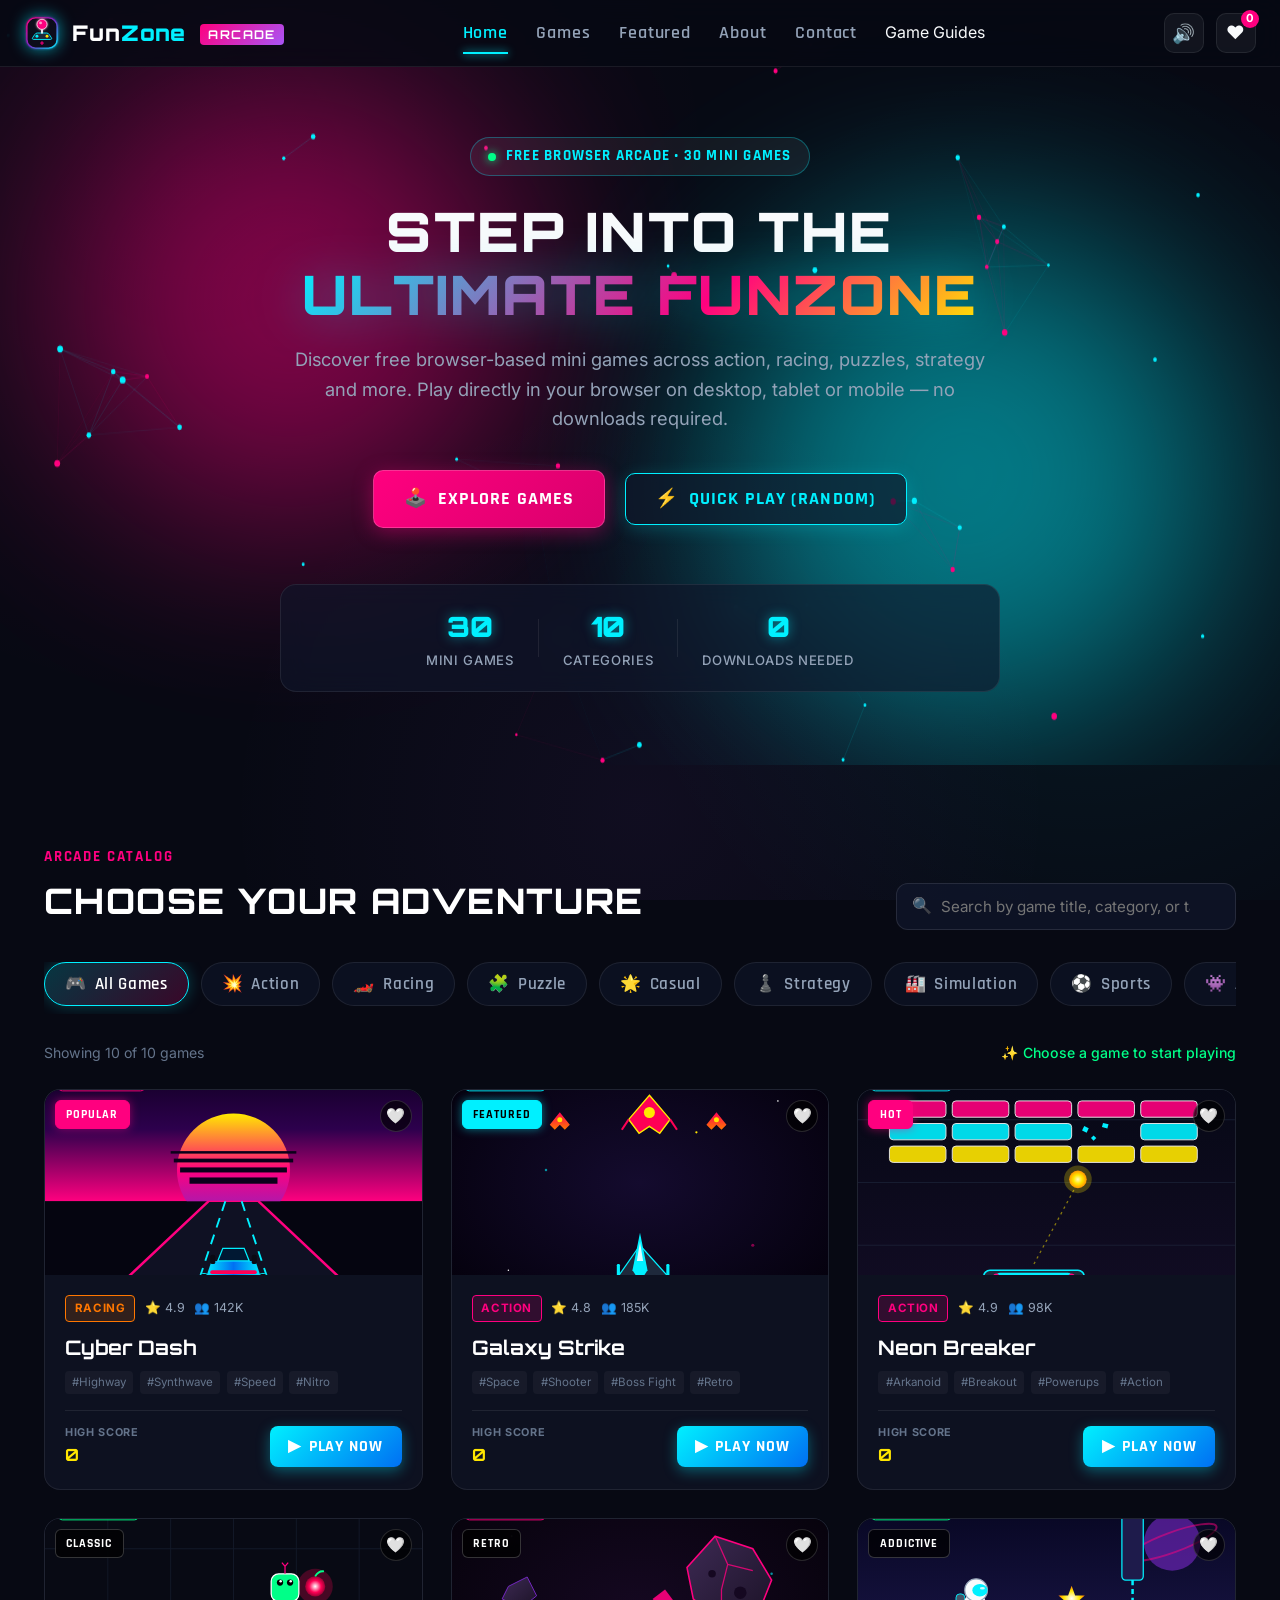
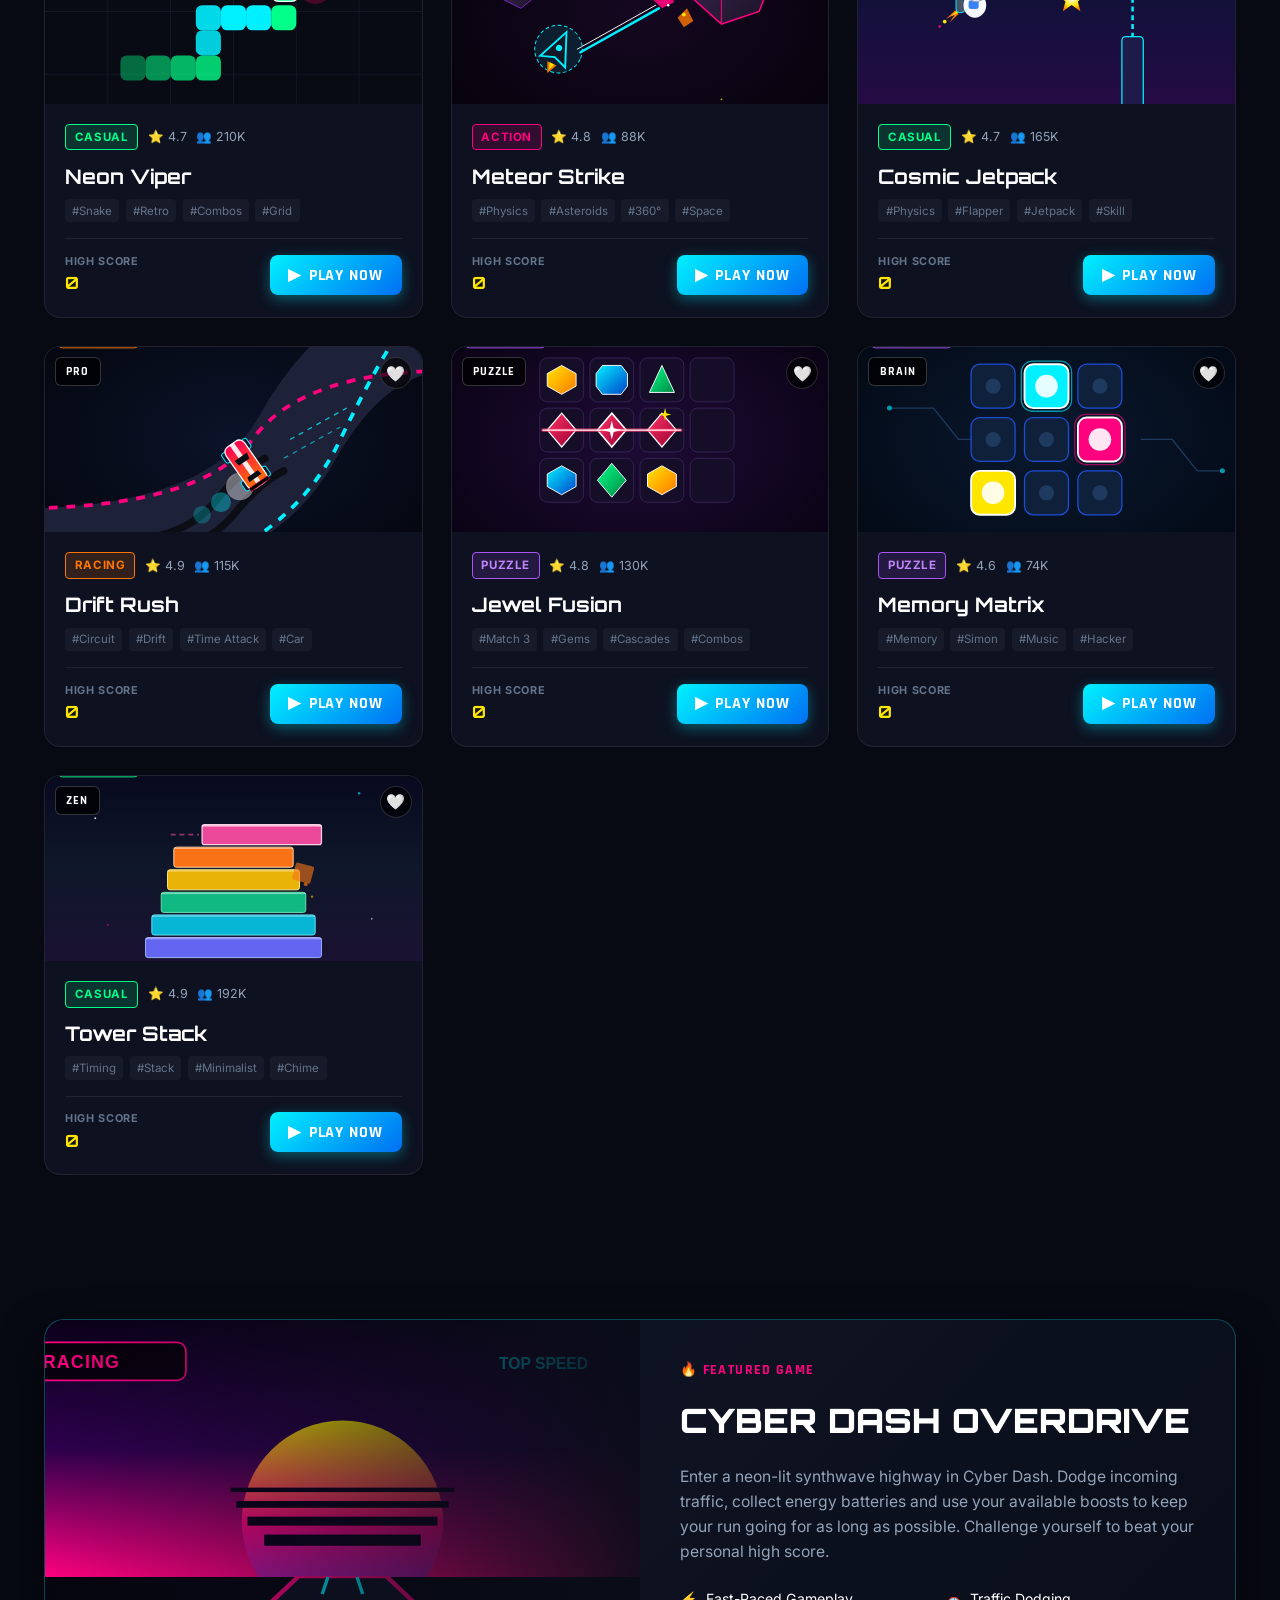
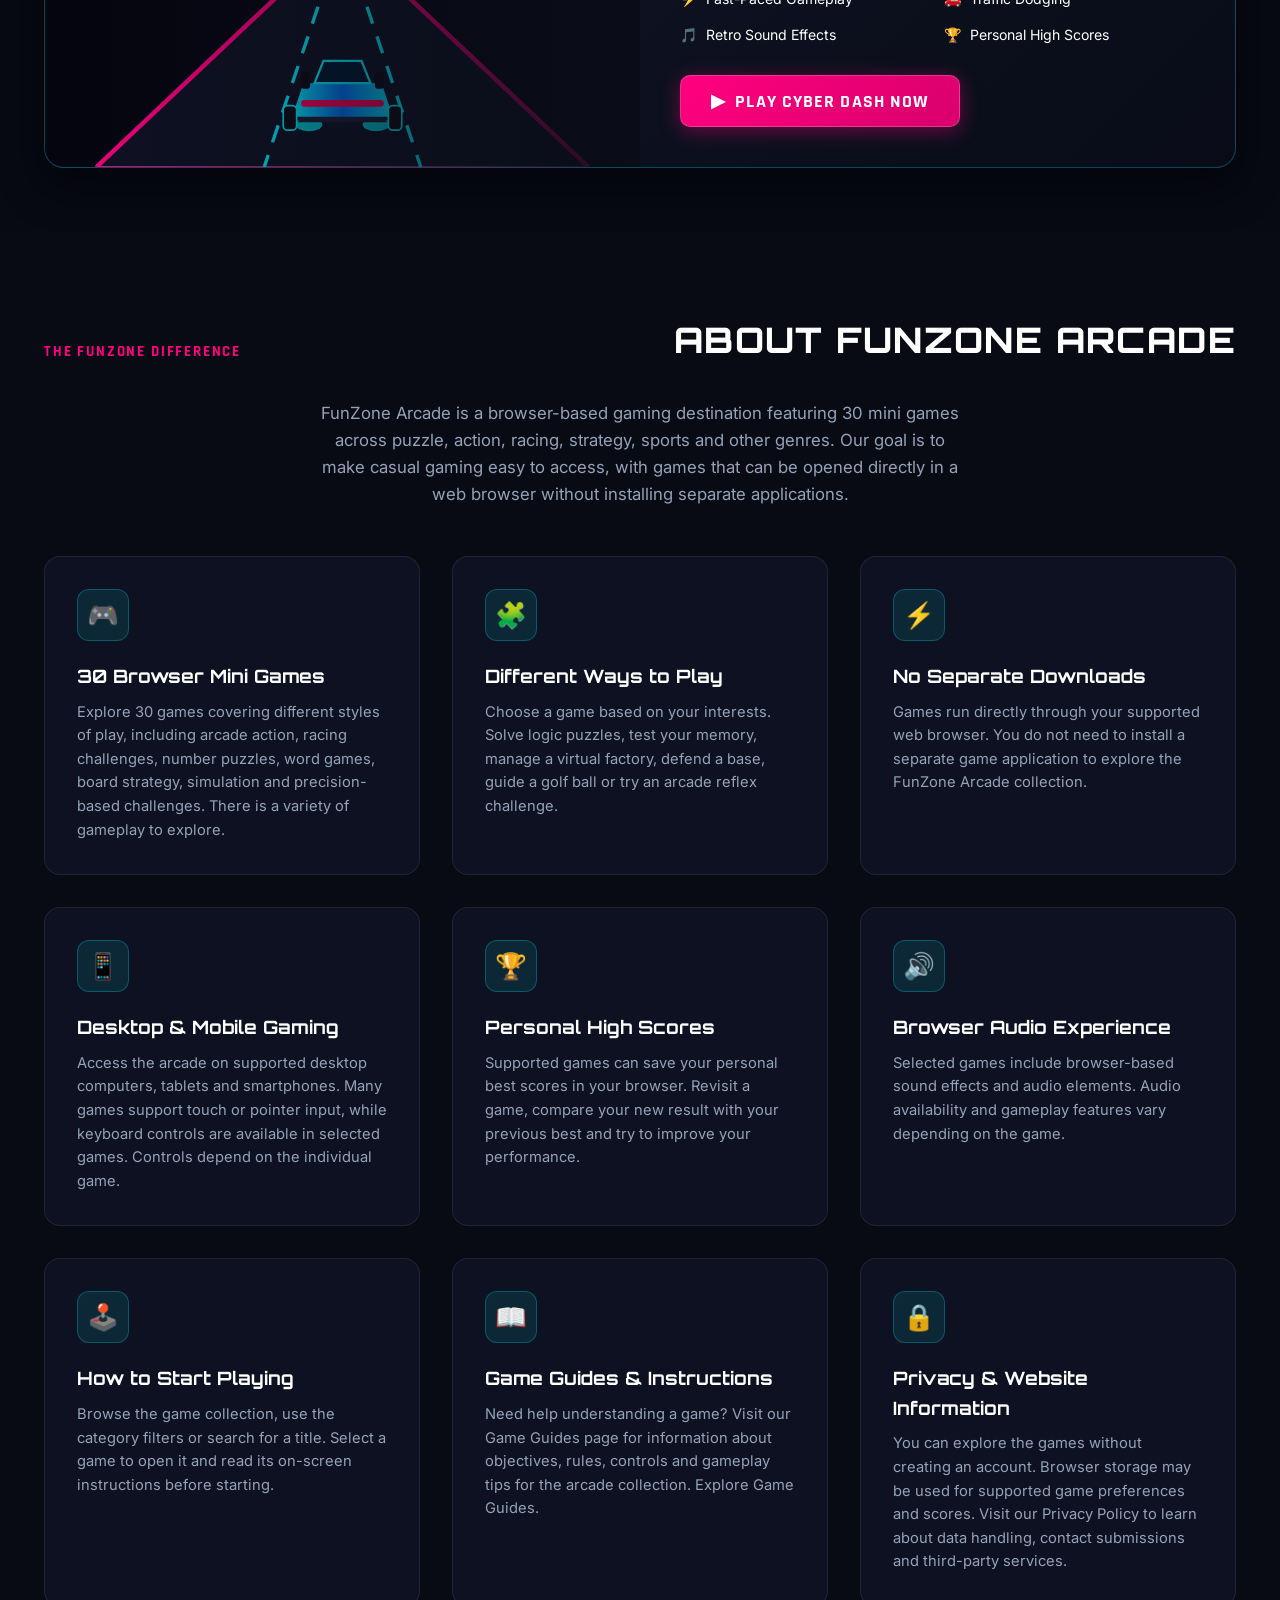
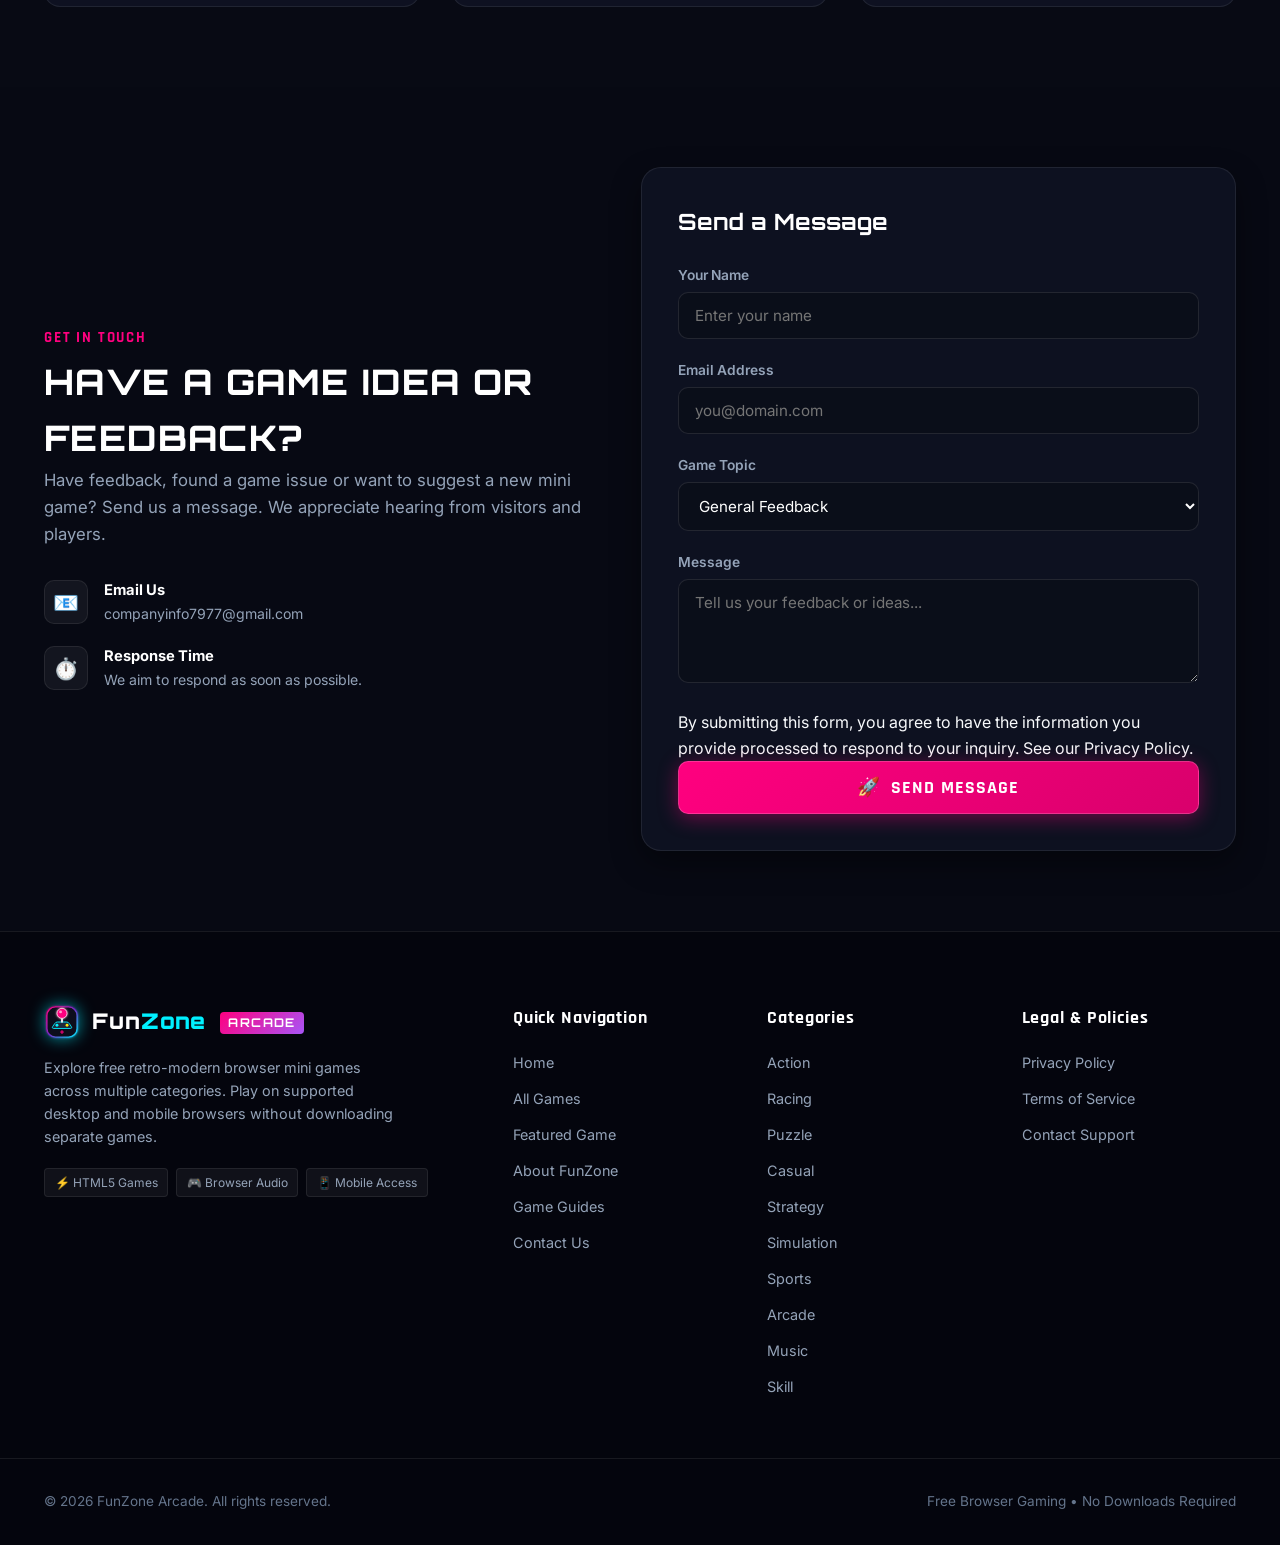
==== commit e10362e6: "updated changes acc. adsense" ====
--- a/index.html
+++ b/index.html
@@ -1,77 +1,81 @@
+
 <!DOCTYPE html>
 <html lang="en">
 <head>
   <meta charset="UTF-8">
   <meta name="viewport" content="width=device-width, initial-scale=1.0">
-  <meta name="description" content="FunZone Arcade - Play 10 free, instant, browser-based arcade mini games! Action, Racing, Puzzle, and Casual games with zero downloads.">
-  <meta name="keywords" content="arcade games, browser games, free online games, retro arcade, mini games, action games, racing games, puzzle games">
+
+  <title>FunZone Arcade | Play 30 Free Browser Mini Games</title>
+  <meta name="description" content="Explore 30 free browser mini games at FunZone Arcade. Play action, racing, puzzle, strategy, sports and casual games on desktop, tablet and mobile. No downloads required.">
+  <meta name="keywords" content="free browser games, online arcade games, mini games, action games, racing games, puzzle games, strategy games, casual games">
   <meta name="theme-color" content="#0d111a">
-  <title>FunZone Arcade | Free Instant Browser Mini Games</title>
-  
-  <!-- Google Fonts for Retro/Modern Gamer Look -->
+  <meta name="robots" content="index, follow">
+
   <link rel="preconnect" href="https://fonts.googleapis.com">
   <link rel="preconnect" href="https://fonts.gstatic.com" crossorigin>
   <link href="https://fonts.googleapis.com/css2?family=Orbitron:wght@500;700;900&family=Rajdhani:wght@500;600;700&family=Inter:wght@400;500;600;700&display=swap" rel="stylesheet">
-  
+
   <link rel="stylesheet" href="css/style.css">
   <link rel="icon" type="image/svg+xml" href="assets/logo.svg">
-<script async src="https://pagead2.googlesyndication.com/pagead/js/adsbygoogle.js?client=ca-pub-8621960584790241"
-     crossorigin="anonymous"></script>
-<meta name="google-site-verification" content="uCiR8kNHUvKvnlty5_U4Z9S7lkQzMO8E9j71trSo480" />
+
+  <script async src="https://pagead2.googlesyndication.com/pagead/js/adsbygoogle.js?client=ca-pub-8621960584790241"
+    crossorigin="anonymous"></script>
+
+  <meta name="google-site-verification" content="uCiR8kNHUvKvnlty5_U4Z9S7lkQzMO8E9j71trSo480">
 </head>
+
 <body>
 
-  <!-- ==================== HEADER & NAVBAR ==================== -->
+  <!-- HEADER & NAVIGATION -->
   <header class="site-header" id="site-header">
     <div class="nav-container">
+
       <a href="#hero" class="brand-logo" aria-label="FunZone Arcade Home">
-        <img src="assets/logo.svg" alt="FunZone Arcade Logo" class="brand-icon" />
+        <img src="assets/logo.svg" alt="FunZone Arcade Logo" class="brand-icon">
         <span class="brand-name">Fun<span class="brand-accent">Zone</span> <span class="brand-arcade">ARCADE</span></span>
       </a>
 
-      <!-- Desktop Nav Links -->
-      <nav class="nav-menu" id="nav-links">
+      <nav class="nav-menu" id="nav-links" aria-label="Main navigation">
         <a href="#hero" class="nav-link active">Home</a>
         <a href="#games" class="nav-link">Games</a>
         <a href="#featured" class="nav-link">Featured</a>
         <a href="#about" class="nav-link">About</a>
         <a href="#contact" class="nav-link">Contact</a>
+        <a href="game-guides.html">Game Guides</a>
       </nav>
 
-      <!-- Nav Action Controls -->
       <div class="nav-actions">
-        <!-- Audio Mute Button -->
         <button id="nav-sound-toggle" class="nav-icon-btn" title="Toggle Sound SFX" aria-label="Toggle Sound">
           <span id="nav-mute-icon">🔊</span>
         </button>
 
-        <!-- Favorites Shortcut -->
         <a href="#games" id="nav-favorites-btn" class="nav-icon-btn fav-btn" title="View Saved Favorites" aria-label="Saved Favorites">
           <span>❤️</span>
           <span class="fav-count-badge" id="nav-fav-count">0</span>
         </a>
 
-        <!-- Mobile Menu Toggle Button -->
         <button id="mobile-menu-toggle" class="mobile-toggle-btn" aria-label="Open mobile navigation">
           <span></span>
           <span></span>
           <span></span>
         </button>
       </div>
+
     </div>
   </header>
 
-  <!-- ==================== HERO SECTION ==================== -->
+  <!-- HERO SECTION -->
   <section class="hero-section" id="hero">
     <canvas id="hero-canvas" class="hero-canvas" aria-hidden="true"></canvas>
-    
+
     <div class="hero-glow-orb orb-1"></div>
     <div class="hero-glow-orb orb-2"></div>
 
     <div class="hero-content">
+
       <div class="hero-badge">
         <span class="pulse-dot"></span>
-        <span>100% FREE BROWSER ARCADE • 10 ORIGINAL MINI GAMES</span>
+        <span>FREE BROWSER ARCADE • 30 MINI GAMES</span>
       </div>
 
       <h1 class="hero-title">
@@ -80,185 +84,313 @@
       </h1>
 
       <p class="hero-subtitle">
-        Instant playable browser games. Zero downloads, zero installations, zero lag. Dive into action, racing, puzzle, and casual retro-modern mini games on desktop & mobile!
+        Discover free browser-based mini games across action, racing,
+        puzzles, strategy and more. Play directly in your browser on
+        desktop, tablet or mobile — no downloads required.
       </p>
 
       <div class="hero-cta-group">
         <a href="#games" id="browse-games-btn" class="arcade-btn btn-primary">
           <span class="btn-icon">🕹️</span> EXPLORE GAMES
         </a>
+
         <button id="quick-play-btn" class="arcade-btn btn-secondary">
           <span class="btn-icon">⚡</span> QUICK PLAY (RANDOM)
         </button>
       </div>
 
-      <!-- Quick Stats Ribbon -->
       <div class="stats-ribbon">
         <div class="stat-item">
+          <span class="stat-number">30</span>
+          <span class="stat-label">Mini Games</span>
+        </div>
+
+        <div class="stat-divider"></div>
+
+        <div class="stat-item">
           <span class="stat-number">10</span>
-          <span class="stat-label">Original Games</span>
-        </div>
+          <span class="stat-label">Categories</span>
+        </div>
+
         <div class="stat-divider"></div>
-        <div class="stat-item">
-          <span class="stat-number">4</span>
-          <span class="stat-label">Categories</span>
-        </div>
-        <div class="stat-divider"></div>
+
         <div class="stat-item">
           <span class="stat-number">0</span>
           <span class="stat-label">Downloads Needed</span>
         </div>
-        <div class="stat-divider"></div>
-        <div class="stat-item">
-          <span class="stat-number">60 FPS</span>
-          <span class="stat-label">Smooth Canvas Engine</span>
-        </div>
-      </div>
+      </div>
+
     </div>
   </section>
 
-  <!-- ==================== GAMES CATALOG SECTION ==================== -->
+  <!-- GAMES CATALOG -->
   <section class="games-section" id="games">
     <div class="container">
+
       <div class="section-header">
         <div class="section-title-wrap">
           <span class="section-subtitle">ARCADE CATALOG</span>
           <h2 class="section-title">CHOOSE YOUR ADVENTURE</h2>
         </div>
 
-        <!-- Search Bar with Live Filter -->
         <div class="search-box-wrapper">
           <span class="search-icon">🔍</span>
-          <input type="text" id="search-input" class="search-input" placeholder="Search by game title, category, or tag..." aria-label="Search Games" />
+          <input
+            type="text"
+            id="search-input"
+            class="search-input"
+            placeholder="Search by game title, category, or tag..."
+            aria-label="Search Games"
+          >
           <button id="search-clear" class="search-clear-btn" aria-label="Clear search" style="display:none;">✕</button>
         </div>
       </div>
 
-      <!-- Category Filter Pills -->
+      <!-- CATEGORY FILTERS -->
       <div class="category-filter-bar">
+
         <button class="cat-pill active" data-category="All">
           <span class="pill-icon">🎮</span> All Games
         </button>
+
         <button class="cat-pill" data-category="Action">
           <span class="pill-icon">💥</span> Action
         </button>
+
         <button class="cat-pill" data-category="Racing">
           <span class="pill-icon">🏎️</span> Racing
         </button>
+
         <button class="cat-pill" data-category="Puzzle">
           <span class="pill-icon">🧩</span> Puzzle
         </button>
+
         <button class="cat-pill" data-category="Casual">
           <span class="pill-icon">🌟</span> Casual
         </button>
+
+        <button class="cat-pill" data-category="Strategy">
+          <span class="pill-icon">♟️</span> Strategy
+        </button>
+
+        <button class="cat-pill" data-category="Simulation">
+          <span class="pill-icon">🏭</span> Simulation
+        </button>
+
+        <button class="cat-pill" data-category="Sports">
+          <span class="pill-icon">⚽</span> Sports
+        </button>
+
+        <button class="cat-pill" data-category="Arcade">
+          <span class="pill-icon">👾</span> Arcade
+        </button>
+
+        <button class="cat-pill" data-category="Music">
+          <span class="pill-icon">🎵</span> Music
+        </button>
+
+        <button class="cat-pill" data-category="Skill">
+          <span class="pill-icon">🎯</span> Skill
+        </button>
+
         <button class="cat-pill fav-pill" data-category="Favorites">
           <span class="pill-icon">❤️</span> Favorites
         </button>
+
       </div>
 
       <div class="games-meta-bar">
-        <span id="games-count" class="games-count">Showing 10 of 10 games</span>
-        <span class="instant-play-hint">✨ Click any game card or "Play Now" to play immediately</span>
-      </div>
-
-      <!-- Game Cards Grid -->
+        <span id="games-count" class="games-count">Showing 30 games</span>
+        <span class="instant-play-hint">✨ Choose a game to start playing</span>
+      </div>
+
       <div class="games-grid" id="games-grid">
-        <!-- Rendered dynamically by js/app.js -->
-      </div>
+        <!-- Game cards are rendered dynamically by js/app.js -->
+      </div>
+
     </div>
   </section>
 
-  <!-- ==================== FEATURED SPOTLIGHT SECTION ==================== -->
+  <!-- FEATURED GAME -->
   <section class="featured-section" id="featured">
     <div class="container">
+
       <div class="spotlight-card">
+
         <div class="spotlight-visual">
-          <img src="assets/thumbnails/cyber-dash.svg" alt="Cyber Dash Showcase" class="spotlight-img" />
+          <img src="assets/thumbnails/cyber-dash.svg" alt="Cyber Dash game preview" class="spotlight-img">
           <div class="spotlight-glow"></div>
         </div>
+
         <div class="spotlight-content">
-          <div class="spotlight-badge">🔥 FEATURED GAME OF THE DAY</div>
+          <div class="spotlight-badge">🔥 FEATURED GAME</div>
+
           <h2 class="spotlight-title">CYBER DASH OVERDRIVE</h2>
+
           <p class="spotlight-desc">
-            Get your adrenaline pumping in a vibrant 80s synthwave sunset! Weave between traffic lanes at 180+ MPH, harvest glowing energy batteries, and engage your nitro turbo boost to shatter global high score leaderboards.
+            Enter a neon-lit synthwave highway in Cyber Dash. Dodge
+            incoming traffic, collect energy batteries and use your
+            available boosts to keep your run going for as long as possible.
+            Challenge yourself to beat your personal high score.
           </p>
+
           <div class="spotlight-features">
-            <div class="sp-feat"><span>⚡</span> High-Speed Nitro Mode</div>
-            <div class="sp-feat"><span>🛡️</span> Invincibility Shields</div>
-            <div class="sp-feat"><span>🎵</span> Dynamic Retro Sound FX</div>
-            <div class="sp-feat"><span>📱</span> Mobile & Desktop Controls</div>
+            <div class="sp-feat"><span>⚡</span> Fast-Paced Gameplay</div>
+            <div class="sp-feat"><span>🚗</span> Traffic Dodging</div>
+            <div class="sp-feat"><span>🎵</span> Retro Sound Effects</div>
+            <div class="sp-feat"><span>🏆</span> Personal High Scores</div>
           </div>
+
           <div class="spotlight-actions">
-            <button class="arcade-btn btn-primary" onclick="document.querySelector('.play-btn[data-id=\\'cyber-dash\\']')?.click();">
+            <button class="arcade-btn btn-primary" onclick="document.querySelector('.play-btn[data-id=\'cyber-dash\']')?.click();">
               <span>▶</span> PLAY CYBER DASH NOW
             </button>
           </div>
+
         </div>
       </div>
     </div>
   </section>
 
-  <!-- ==================== ABOUT / WHY FUNZONE SECTION ==================== -->
-  <section class="about-section" id="about">
-    <div class="container">
-      <div class="section-header text-center">
-        <span class="section-subtitle">THE FUNZONE DIFFERENCE</span>
-        <h2 class="section-title">WHY GAMERS LOVE FUNZONE ARCADE</h2>
-        <p class="section-lead">Engineered from the ground up for modern browsers with lightweight HTML5 canvas code, low latency input, and zero telemetry.</p>
-      </div>
-
-      <div class="features-grid">
-        <div class="feature-card">
-          <div class="feat-icon-box">⚡</div>
-          <h3 class="feat-title">Zero Downloads & Installs</h3>
-          <p class="feat-text">Never wait for hefty 50GB downloads, launchers, or updates. Click "Play Now" and you're in the game within 0.1 seconds.</p>
-        </div>
-
-        <div class="feature-card">
-          <div class="feat-icon-box">🎯</div>
-          <h3 class="feat-title">100% Free Forever</h3>
-          <p class="feat-text">No paywalls, no paid unlockables, and no subscriptions. All 10 arcade games are completely free and fully unlocked from day one.</p>
-        </div>
-
-        <div class="feature-card">
-          <div class="feat-icon-box">📱</div>
-          <h3 class="feat-title">Mobile & Desktop Ready</h3>
-          <p class="feat-text">Play on your PC using keyboard and mouse, or on your smartphone and tablet using responsive on-screen virtual gamepads.</p>
-        </div>
-
-        <div class="feature-card">
-          <div class="feat-icon-box">🔊</div>
-          <h3 class="feat-title">Web Audio Synthesis</h3>
-          <p class="feat-text">Authentic retro chiptune audio generated in real time using the browser's Web Audio API with zero audio file lag.</p>
-        </div>
-
-        <div class="feature-card">
-          <div class="feat-icon-box">🏆</div>
-          <h3 class="feat-title">Local High Scores</h3>
-          <p class="feat-text">Your personal bests and records are automatically saved to your browser so you can challenge your friends and beat your stats.</p>
-        </div>
-
-        <div class="feature-card">
-          <div class="feat-icon-box">🔒</div>
-          <h3 class="feat-title">Privacy Focused</h3>
-          <p class="feat-text">No registration, no accounts, and no personal tracking cookies. Play anonymously whenever you need a quick gaming break.</p>
-        </div>
-      </div>
-    </div>
-  </section>
-
-  <!-- ==================== CONTACT SECTION ==================== -->
+  
+<!-- ABOUT FUNZONE -->
+<section class="about-section" id="about">
+  <div class="container">
+
+    <div class="section-header text-center">
+      <span class="section-subtitle">THE FUNZONE DIFFERENCE</span>
+      <h2 class="section-title">ABOUT FUNZONE ARCADE</h2>
+
+      <p class="section-lead">
+        FunZone Arcade is a browser-based gaming destination featuring
+        30 mini games across puzzle, action, racing, strategy, sports
+        and other genres. Our goal is to make casual gaming easy to
+        access, with games that can be opened directly in a web browser
+        without installing separate applications.
+      </p>
+    </div>
+
+    <div class="features-grid">
+
+      <div class="feature-card">
+        <div class="feat-icon-box">🎮</div>
+        <h3 class="feat-title">30 Browser Mini Games</h3>
+        <p class="feat-text">
+          Explore 30 games covering different styles of play, including
+          arcade action, racing challenges, number puzzles, word games,
+          board strategy, simulation and precision-based challenges.
+          There is a variety of gameplay to explore.
+        </p>
+      </div>
+
+      <div class="feature-card">
+        <div class="feat-icon-box">🧩</div>
+        <h3 class="feat-title">Different Ways to Play</h3>
+        <p class="feat-text">
+          Choose a game based on your interests. Solve logic puzzles,
+          test your memory, manage a virtual factory, defend a base,
+          guide a golf ball or try an arcade reflex challenge.
+        </p>
+      </div>
+
+      <div class="feature-card">
+        <div class="feat-icon-box">⚡</div>
+        <h3 class="feat-title">No Separate Downloads</h3>
+        <p class="feat-text">
+          Games run directly through your supported web browser.
+          You do not need to install a separate game application
+          to explore the FunZone Arcade collection.
+        </p>
+      </div>
+
+      <div class="feature-card">
+        <div class="feat-icon-box">📱</div>
+        <h3 class="feat-title">Desktop & Mobile Gaming</h3>
+        <p class="feat-text">
+          Access the arcade on supported desktop computers, tablets
+          and smartphones. Many games support touch or pointer input,
+          while keyboard controls are available in selected games.
+          Controls depend on the individual game.
+        </p>
+      </div>
+
+      <div class="feature-card">
+        <div class="feat-icon-box">🏆</div>
+        <h3 class="feat-title">Personal High Scores</h3>
+        <p class="feat-text">
+          Supported games can save your personal best scores in
+          your browser. Revisit a game, compare your new result
+          with your previous best and try to improve your performance.
+        </p>
+      </div>
+
+      <div class="feature-card">
+        <div class="feat-icon-box">🔊</div>
+        <h3 class="feat-title">Browser Audio Experience</h3>
+        <p class="feat-text">
+          Selected games include browser-based sound effects and
+          audio elements. Audio availability and gameplay features
+          vary depending on the game.
+        </p>
+      </div>
+
+      <div class="feature-card">
+        <div class="feat-icon-box">🕹️</div>
+        <h3 class="feat-title">How to Start Playing</h3>
+        <p class="feat-text">
+          Browse the game collection, use the category filters or
+          search for a title. Select a game to open it and read
+          its on-screen instructions before starting.
+        </p>
+      </div>
+
+      <div class="feature-card">
+        <div class="feat-icon-box">📖</div>
+        <h3 class="feat-title">Game Guides & Instructions</h3>
+        <p class="feat-text">
+          Need help understanding a game? Visit our Game Guides
+          page for information about objectives, rules, controls
+          and gameplay tips for the arcade collection.
+          <a href="game-guides.html">Explore Game Guides</a>.
+        </p>
+      </div>
+
+      <div class="feature-card">
+        <div class="feat-icon-box">🔒</div>
+        <h3 class="feat-title">Privacy & Website Information</h3>
+        <p class="feat-text">
+          You can explore the games without creating an account.
+          Browser storage may be used for supported game preferences
+          and scores. Visit our
+          <a href="privacy-policy.html">Privacy Policy</a>
+          to learn about data handling, contact submissions
+          and third-party services.
+        </p>
+      </div>
+
+    </div>
+  </div>
+</section>
+
+
+  <!-- CONTACT -->
   <section class="contact-section" id="contact">
     <div class="container">
+
       <div class="contact-wrapper">
+
         <div class="contact-info">
           <span class="section-subtitle">GET IN TOUCH</span>
           <h2 class="section-title">HAVE A GAME IDEA OR FEEDBACK?</h2>
+
           <p class="contact-desc">
-            We love hearing from our arcade players! Whether you found a high-score glitch, have an idea for our next browser game, or just want to say hi, send us a transmission.
+            Have feedback, found a game issue or want to suggest a new
+            mini game? Send us a message. We appreciate hearing from
+            visitors and players.
           </p>
 
           <div class="contact-details">
+
             <div class="contact-item">
               <span class="ci-icon">📧</span>
               <div>
@@ -266,32 +398,50 @@
                 <p>
                   <a href="mailto:companyinfo7977@gmail.com">
                     companyinfo7977@gmail.com
-                  </a>    
+                  </a>
                 </p>
               </div>
             </div>
+
             <div class="contact-item">
               <span class="ci-icon">⏱️</span>
               <div>
                 <strong>Response Time</strong>
-                <p>Usually within 24 hours</p>
+                <p>We aim to respond as soon as possible.</p>
               </div>
             </div>
+
           </div>
         </div>
 
         <div class="contact-form-card">
           <form id="contact-form" class="contact-form">
-            <h3 class="form-title">Send a Transmission</h3>
-            
+            <h3 class="form-title">Send a Message</h3>
+
             <div class="form-group">
-              <label for="contact-name">Your Gamer Tag / Name</label>
-              <input type="text" id="contact-name" name="name" class="form-input" placeholder="e.g. PixelMaster" required />
+              <label for="contact-name">Your Name</label>
+              <input
+                type="text"
+                id="contact-name"
+                name="name"
+                class="form-input"
+                placeholder="Enter your name"
+                autocomplete="name"
+                required
+              >
             </div>
 
             <div class="form-group">
               <label for="contact-email">Email Address</label>
-              <input type="email" id="contact-email" name="email" class="form-input" placeholder="you@domain.com" required />
+              <input
+                type="email"
+                id="contact-email"
+                name="email"
+                class="form-input"
+                placeholder="you@domain.com"
+                autocomplete="email"
+                required
+              >
             </div>
 
             <div class="form-group">
@@ -306,33 +456,52 @@
 
             <div class="form-group">
               <label for="contact-message">Message</label>
-              <textarea id="contact-message" name="message" class="form-input form-textarea" rows="4" placeholder="Tell us your feedback or ideas..." required></textarea>
-            </div>
+              <textarea
+                id="contact-message"
+                name="message"
+                class="form-input form-textarea"
+                rows="4"
+                placeholder="Tell us your feedback or ideas..."
+                required
+              ></textarea>
+            </div>
+
+            <p class="contact-privacy-note">
+              By submitting this form, you agree to have the information
+              you provide processed to respond to your inquiry. See our
+              <a href="privacy-policy.html">Privacy Policy</a>.
+            </p>
 
             <button type="submit" class="arcade-btn btn-primary btn-block">
               <span>🚀</span> SEND MESSAGE
             </button>
           </form>
         </div>
+
       </div>
     </div>
   </section>
 
-  <!-- ==================== FOOTER ==================== -->
+  <!-- FOOTER -->
   <footer class="site-footer">
     <div class="container footer-container">
+
       <div class="footer-col footer-brand">
         <a href="#hero" class="brand-logo">
-          <img src="assets/logo.svg" alt="FunZone Arcade Logo" class="brand-icon" />
+          <img src="assets/logo.svg" alt="FunZone Arcade Logo" class="brand-icon">
           <span class="brand-name">Fun<span class="brand-accent">Zone</span> <span class="brand-arcade">ARCADE</span></span>
         </a>
+
         <p class="footer-text">
-          FunZone Arcade delivers premier retro-modern browser mini games playable directly on your PC, tablet, or phone with zero downloads required.
-        </p>
+          Explore free retro-modern browser mini games across multiple
+          categories. Play on supported desktop and mobile browsers
+          without downloading separate games.
+        </p>
+
         <div class="footer-badges">
-          <span class="f-badge">⚡ HTML5 Canvas</span>
-          <span class="f-badge">🎮 Web Audio</span>
-          <span class="f-badge">📱 Mobile Ready</span>
+          <span class="f-badge">⚡ HTML5 Games</span>
+          <span class="f-badge">🎮 Browser Audio</span>
+          <span class="f-badge">📱 Mobile Access</span>
         </div>
       </div>
 
@@ -343,6 +512,7 @@
           <li><a href="#games">All Games</a></li>
           <li><a href="#featured">Featured Game</a></li>
           <li><a href="#about">About FunZone</a></li>
+          <li><a href="game-guides.html">Game Guides</a></li>
           <li><a href="#contact">Contact Us</a></li>
         </ul>
       </div>
@@ -350,10 +520,16 @@
       <div class="footer-col">
         <h4 class="footer-heading">Categories</h4>
         <ul class="footer-links">
-          <li><a href="#games" onclick="document.querySelector('.cat-pill[data-category=\\'Action\\']')?.click();">Action Games (3)</a></li>
-          <li><a href="#games" onclick="document.querySelector('.cat-pill[data-category=\\'Racing\\']')?.click();">Racing Games (2)</a></li>
-          <li><a href="#games" onclick="document.querySelector('.cat-pill[data-category=\\'Puzzle\\']')?.click();">Puzzle Games (2)</a></li>
-          <li><a href="#games" onclick="document.querySelector('.cat-pill[data-category=\\'Casual\\']')?.click();">Casual Games (3)</a></li>
+          <li><a href="#games" onclick="document.querySelector('.cat-pill[data-category=\'Action\']')?.click();">Action</a></li>
+          <li><a href="#games" onclick="document.querySelector('.cat-pill[data-category=\'Racing\']')?.click();">Racing</a></li>
+          <li><a href="#games" onclick="document.querySelector('.cat-pill[data-category=\'Puzzle\']')?.click();">Puzzle</a></li>
+          <li><a href="#games" onclick="document.querySelector('.cat-pill[data-category=\'Casual\']')?.click();">Casual</a></li>
+          <li><a href="#games" onclick="document.querySelector('.cat-pill[data-category=\'Strategy\']')?.click();">Strategy</a></li>
+          <li><a href="#games" onclick="document.querySelector('.cat-pill[data-category=\'Simulation\']')?.click();">Simulation</a></li>
+          <li><a href="#games" onclick="document.querySelector('.cat-pill[data-category=\'Sports\']')?.click();">Sports</a></li>
+          <li><a href="#games" onclick="document.querySelector('.cat-pill[data-category=\'Arcade\']')?.click();">Arcade</a></li>
+          <li><a href="#games" onclick="document.querySelector('.cat-pill[data-category=\'Music\']')?.click();">Music</a></li>
+          <li><a href="#games" onclick="document.querySelector('.cat-pill[data-category=\'Skill\']')?.click();">Skill</a></li>
         </ul>
       </div>
 
@@ -365,22 +541,24 @@
           <li><a href="#contact">Contact Support</a></li>
         </ul>
       </div>
+
     </div>
 
     <div class="footer-bottom">
       <div class="container footer-bottom-content">
-        <p>© 2026 FunZone Arcade. All rights reserved. Crafted with passion for arcade gamers.</p>
-        <p class="footer-tagline">100% Free Browser Gaming • Zero Installation</p>
+        <p>© 2026 FunZone Arcade. All rights reserved.</p>
+        <p class="footer-tagline">Free Browser Gaming • No Downloads Required</p>
       </div>
     </div>
   </footer>
 
-  <!-- ==================== ARCADE GAME PLAYER MODAL ==================== -->
+  <!-- GAME PLAYER MODAL -->
   <div id="game-modal" class="game-modal" role="dialog" aria-modal="true" aria-labelledby="modal-game-title">
+
     <div class="modal-backdrop" onclick="document.getElementById('modal-close-btn').click();"></div>
-    
+
     <div class="modal-arcade-cabinet">
-      <!-- Arcade Bezel Top Bar -->
+
       <div class="arcade-top-bar">
         <div class="top-bar-left">
           <span class="arcade-cabinet-lamp"></span>
@@ -392,19 +570,15 @@
           <button id="modal-sound-btn" class="modal-icon-btn" title="Toggle Sound" aria-label="Toggle Sound">
             <span id="modal-mute-icon">🔊</span>
           </button>
-          <button id="modal-fullscreen-btn" class="modal-icon-btn" title="Fullscreen Mode" aria-label="Fullscreen">
-            ⛶
-          </button>
-          <button id="modal-restart-btn" class="modal-icon-btn" title="Restart Game" aria-label="Restart">
-            🔄
-          </button>
-          <button id="modal-close-btn" class="modal-close-btn" title="Exit Game (Esc)" aria-label="Close Game">
-            ✕
-          </button>
-        </div>
-      </div>
-
-      <!-- In-Game HUD Bar -->
+
+          <button id="modal-fullscreen-btn" class="modal-icon-btn" title="Fullscreen Mode" aria-label="Fullscreen">⛶</button>
+
+          <button id="modal-restart-btn" class="modal-icon-btn" title="Restart Game" aria-label="Restart">🔄</button>
+
+          <button id="modal-close-btn" class="modal-close-btn" title="Exit Game (Esc)" aria-label="Close Game">✕</button>
+        </div>
+      </div>
+
       <div class="arcade-hud-bar">
         <div class="hud-item">
           <span class="hud-label">SCORE</span>
@@ -422,42 +596,47 @@
         </div>
       </div>
 
-      <!-- Main Arcade Stage & Canvas -->
       <div class="modal-arcade-stage">
         <canvas id="game-canvas" class="game-canvas"></canvas>
 
-        <!-- Game Over / Pause Overlay -->
         <div id="game-over-overlay" class="game-over-overlay">
           <div class="game-over-card">
+
             <div id="new-record-banner" class="new-record-banner" style="display:none;">
               🎉 NEW HIGH SCORE RECORD! 🎉
             </div>
+
             <h2 class="game-over-title">GAME OVER</h2>
+
             <div class="game-over-scores">
               <div class="go-score-box">
                 <span class="go-lbl">FINAL SCORE</span>
                 <span id="game-over-final-score" class="go-val neon-cyan">0</span>
               </div>
+
               <div class="go-score-box">
                 <span class="go-lbl">ALL-TIME BEST</span>
                 <span id="game-over-best-score" class="go-val neon-gold">0</span>
               </div>
             </div>
+
             <div class="game-over-buttons">
               <button id="btn-play-again" class="arcade-btn btn-primary">
                 <span>🔄</span> PLAY AGAIN
               </button>
+
               <button id="btn-exit-game" class="arcade-btn btn-secondary">
                 <span>🚪</span> EXIT TO ARCADE
               </button>
             </div>
+
           </div>
         </div>
       </div>
 
-      <!-- Mobile On-Screen Virtual Gamepad & Controls Deck -->
+      <!-- MOBILE GAME CONTROLS -->
       <div class="mobile-gamepad" id="mobile-gamepad" aria-label="Touch Controls">
-        <!-- Bottom-Left Side: Responsive Virtual Joystick -->
+
         <div class="joystick-wrapper" id="joystick-wrapper">
           <div class="joystick-base" id="joystick-base" aria-label="Virtual Joystick">
             <div class="joystick-ring"></div>
@@ -466,59 +645,60 @@
             <div class="joystick-arrow s">▼</div>
             <div class="joystick-arrow w">◀</div>
             <div class="joystick-arrow e">▶</div>
+
             <div class="joystick-knob" id="joystick-knob">
               <div class="knob-core"></div>
             </div>
           </div>
+
           <span class="control-label" id="joystick-label">STEER / MOVE</span>
         </div>
 
-        <!-- Direct Touch Hint for Puzzle Games (shown when joystick is hidden) -->
         <div class="direct-touch-hint" id="direct-touch-hint" style="display:none;">
           <span class="dth-icon">👆</span>
           <span class="dth-text" id="direct-touch-text">Touch & Tap directly on the screen to play!</span>
         </div>
 
-        <!-- Bottom-Right Side: Dynamic Context-Aware Action Buttons -->
-        <div class="action-cluster" id="action-cluster">
-          <!-- Dynamically populated per game -->
-        </div>
-      </div>
-
-      <!-- Instructions & Controls Helper -->
+        <div class="action-cluster" id="action-cluster"></div>
+
+      </div>
+
       <div class="arcade-instructions-bar">
         <span class="inst-icon">🎮</span>
         <span id="modal-game-instructions" class="inst-text">
-          Use Arrow Keys or WASD to control your character. Press Spacebar for primary action.
+          Follow the instructions displayed for each game.
         </span>
       </div>
+
     </div>
   </div>
 
-  <!-- ==================== POLICY & TERMS MODAL ==================== -->
+  <!-- POLICY MODAL -->
   <div id="policy-modal" class="policy-modal" role="dialog" aria-modal="true" aria-labelledby="policy-modal-title">
+
     <div class="policy-modal-card">
       <div class="policy-modal-header">
         <h3 id="policy-modal-title">Privacy Policy</h3>
         <button id="policy-modal-close" class="modal-close-btn" aria-label="Close modal">✕</button>
       </div>
+
       <div id="policy-modal-body" class="policy-modal-body">
-        <!-- Content injected dynamically -->
-      </div>
-    </div>
+        <!-- Content injected dynamically by app.js -->
+      </div>
+    </div>
+
   </div>
 
-  <!-- ==================== TOAST NOTIFICATION ==================== -->
+  <!-- TOAST NOTIFICATION -->
   <div id="toast-notification" class="toast-notification" role="status" aria-live="polite"></div>
 
-  <!-- ==================== SCRIPTS ==================== -->
-  <!-- Audio Engine -->
+  <!-- AUDIO ENGINE -->
   <script src="js/audio.js"></script>
 
-  <!-- Virtual Joystick Controller -->
+  <!-- VIRTUAL JOYSTICK -->
   <script src="js/joystick.js"></script>
 
-  <!-- 10 Original Games -->
+  <!-- 10 ORIGINAL GAMES - PRESERVED -->
   <script src="js/games/cyber-dash.js"></script>
   <script src="js/games/galaxy-strike.js"></script>
   <script src="js/games/neon-breaker.js"></script>
@@ -530,7 +710,30 @@
   <script src="js/games/memory-matrix.js"></script>
   <script src="js/games/tower-stack.js"></script>
 
-  <!-- Main App -->
+  <!-- 20 NEW GAMES - PRESERVED -->
+  <script src="js/new-games/sudoku-master.js"></script>
+  <script src="js/new-games/nonogram-pixel-art.js"></script>
+  <script src="js/new-games/codebreaker.js"></script>
+  <script src="js/new-games/word-search-quest.js"></script>
+  <script src="js/new-games/math-24-challenge.js"></script>
+  <script src="js/new-games/unblock-escape.js"></script>
+  <script src="js/new-games/lights-out.js"></script>
+  <script src="js/new-games/circuit-connect.js"></script>
+  <script src="js/new-games/tangram-builder.js"></script>
+  <script src="js/new-games/balloon-pop-frenzy.js"></script>
+  <script src="js/new-games/mini-tower-defense.js"></script>
+  <script src="js/new-games/reversi-arena.js"></script>
+  <script src="js/new-games/kingdom-tactics.js"></script>
+  <script src="js/new-games/factory-manager.js"></script>
+  <script src="js/new-games/mini-golf-worlds.js"></script>
+  <script src="js/new-games/pinball-galaxy.js"></script>
+  <script src="js/new-games/rope-rescue.js"></script>
+  <script src="js/new-games/laser-bounce.js"></script>
+  <script src="js/new-games/rhythm-reactor.js"></script>
+  <script src="js/new-games/precision-archery.js"></script>
+
+  <!-- MAIN APPLICATION -->
   <script src="js/app.js"></script>
+
 </body>
 </html>
